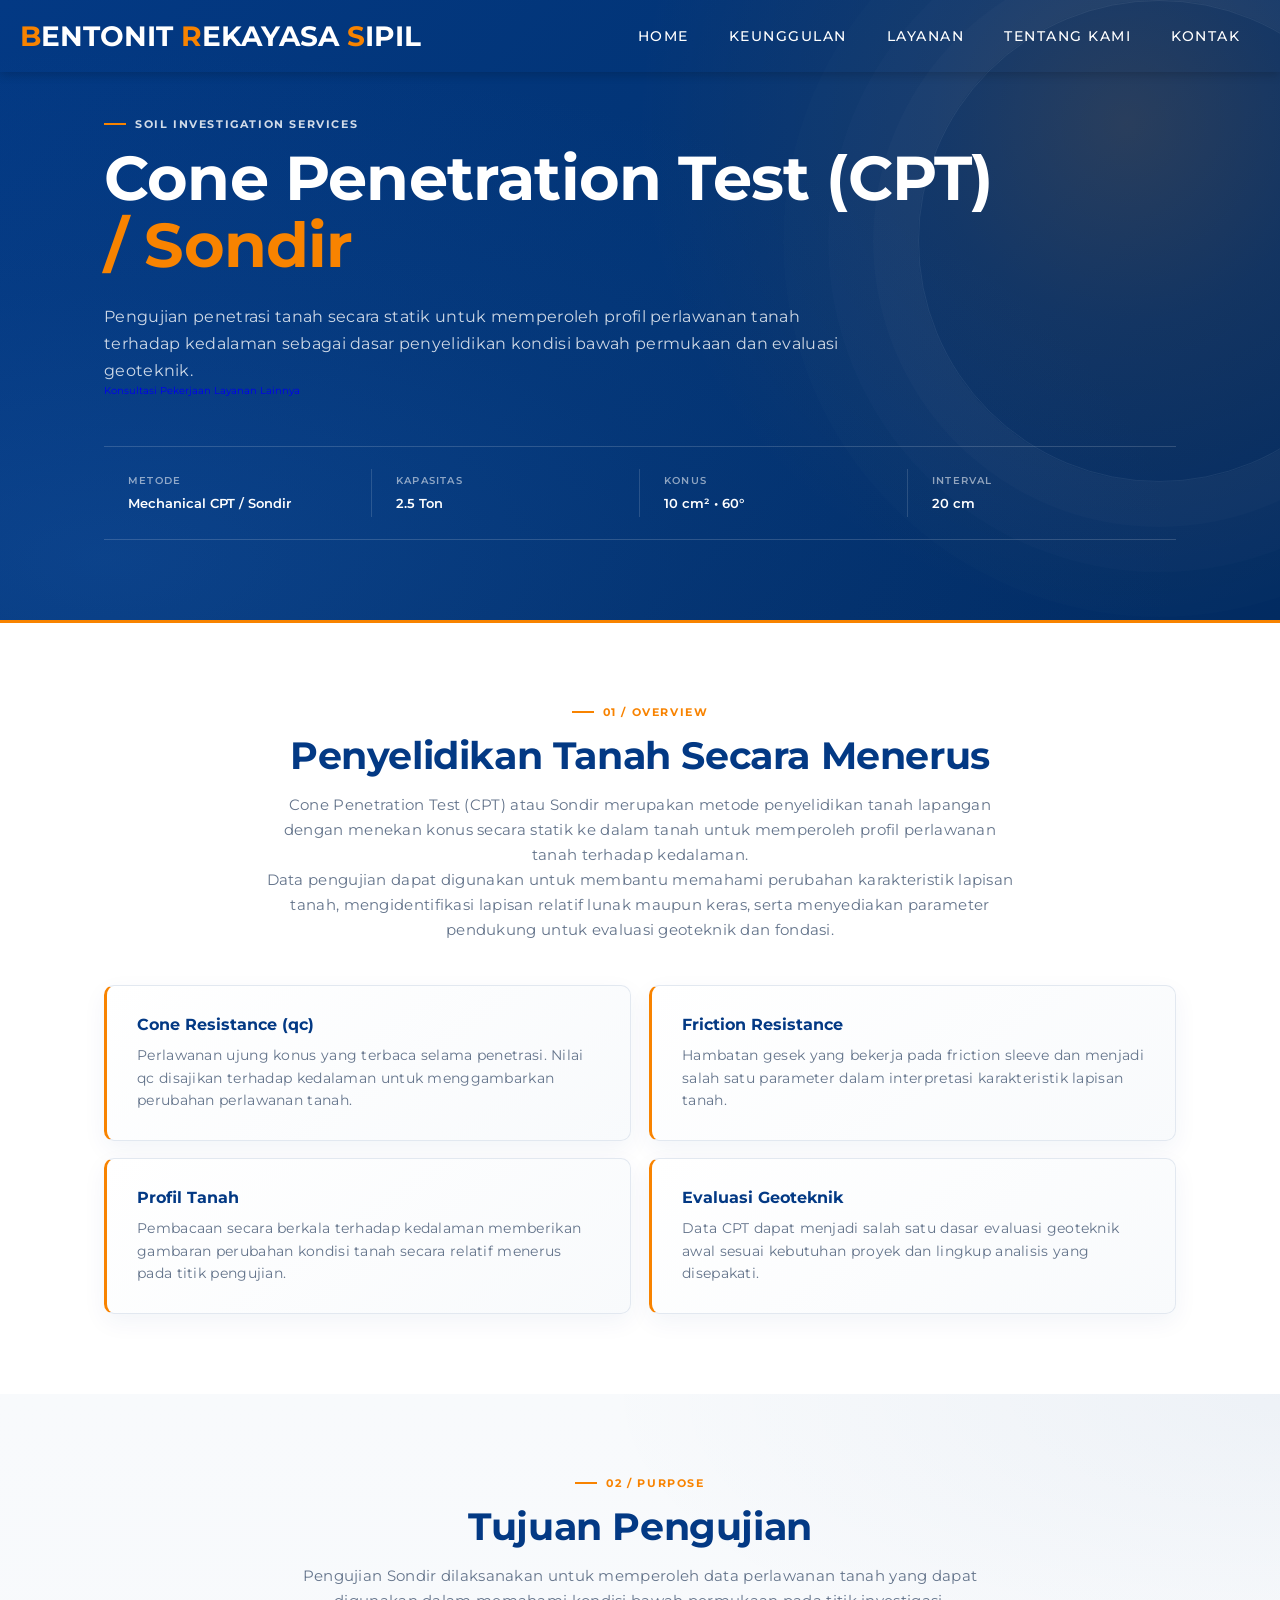
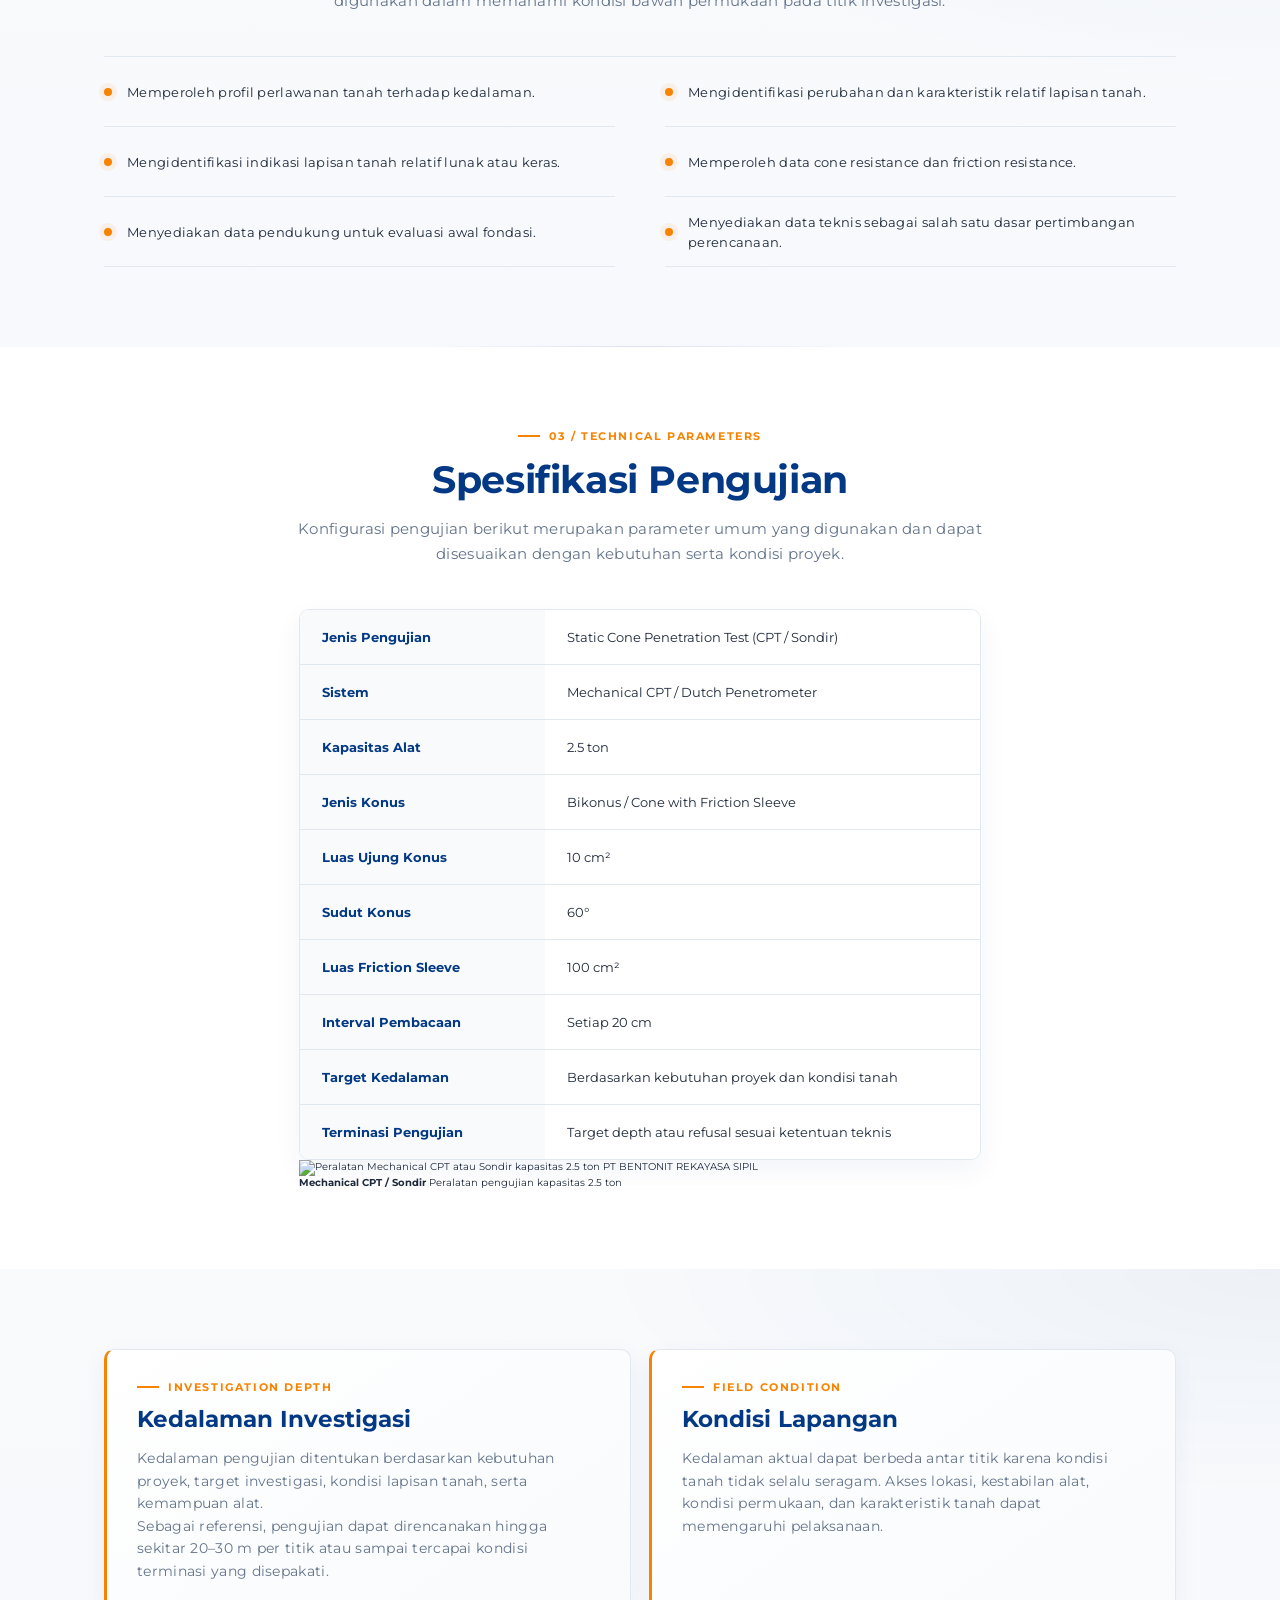
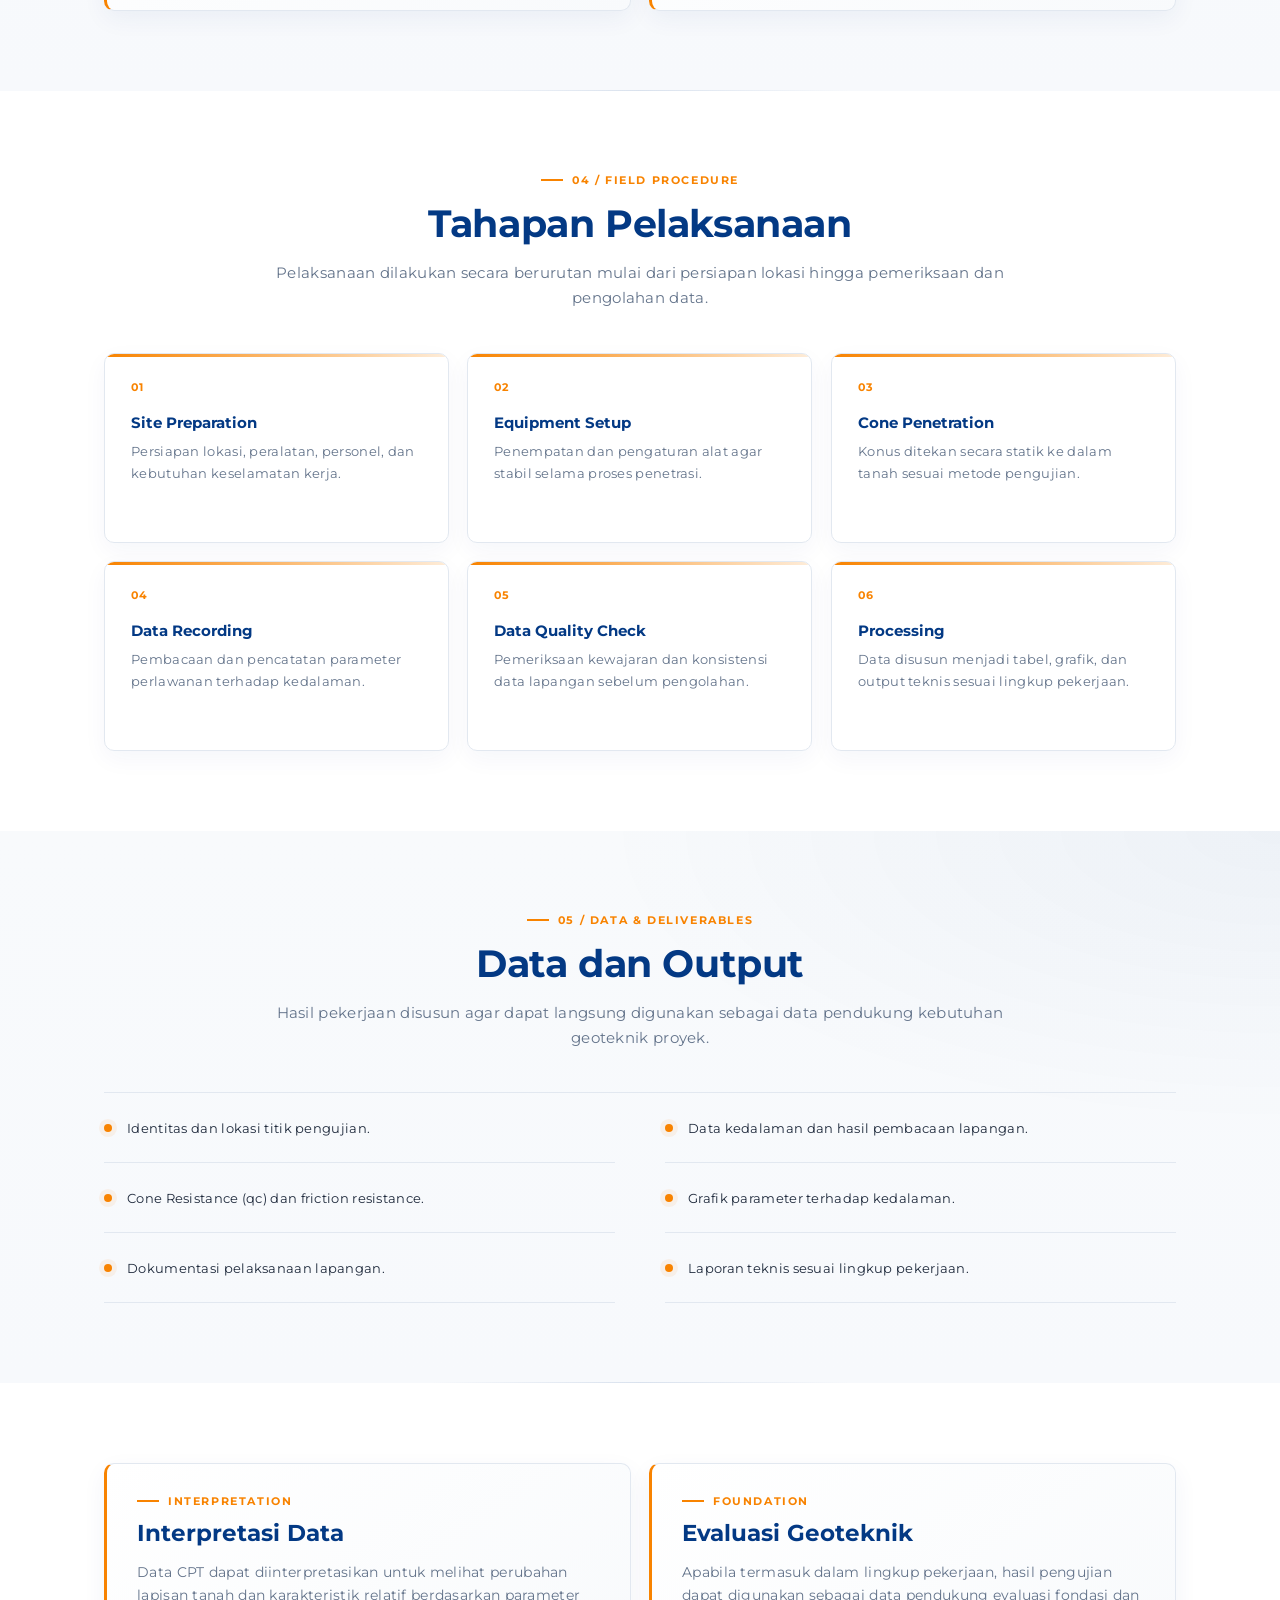
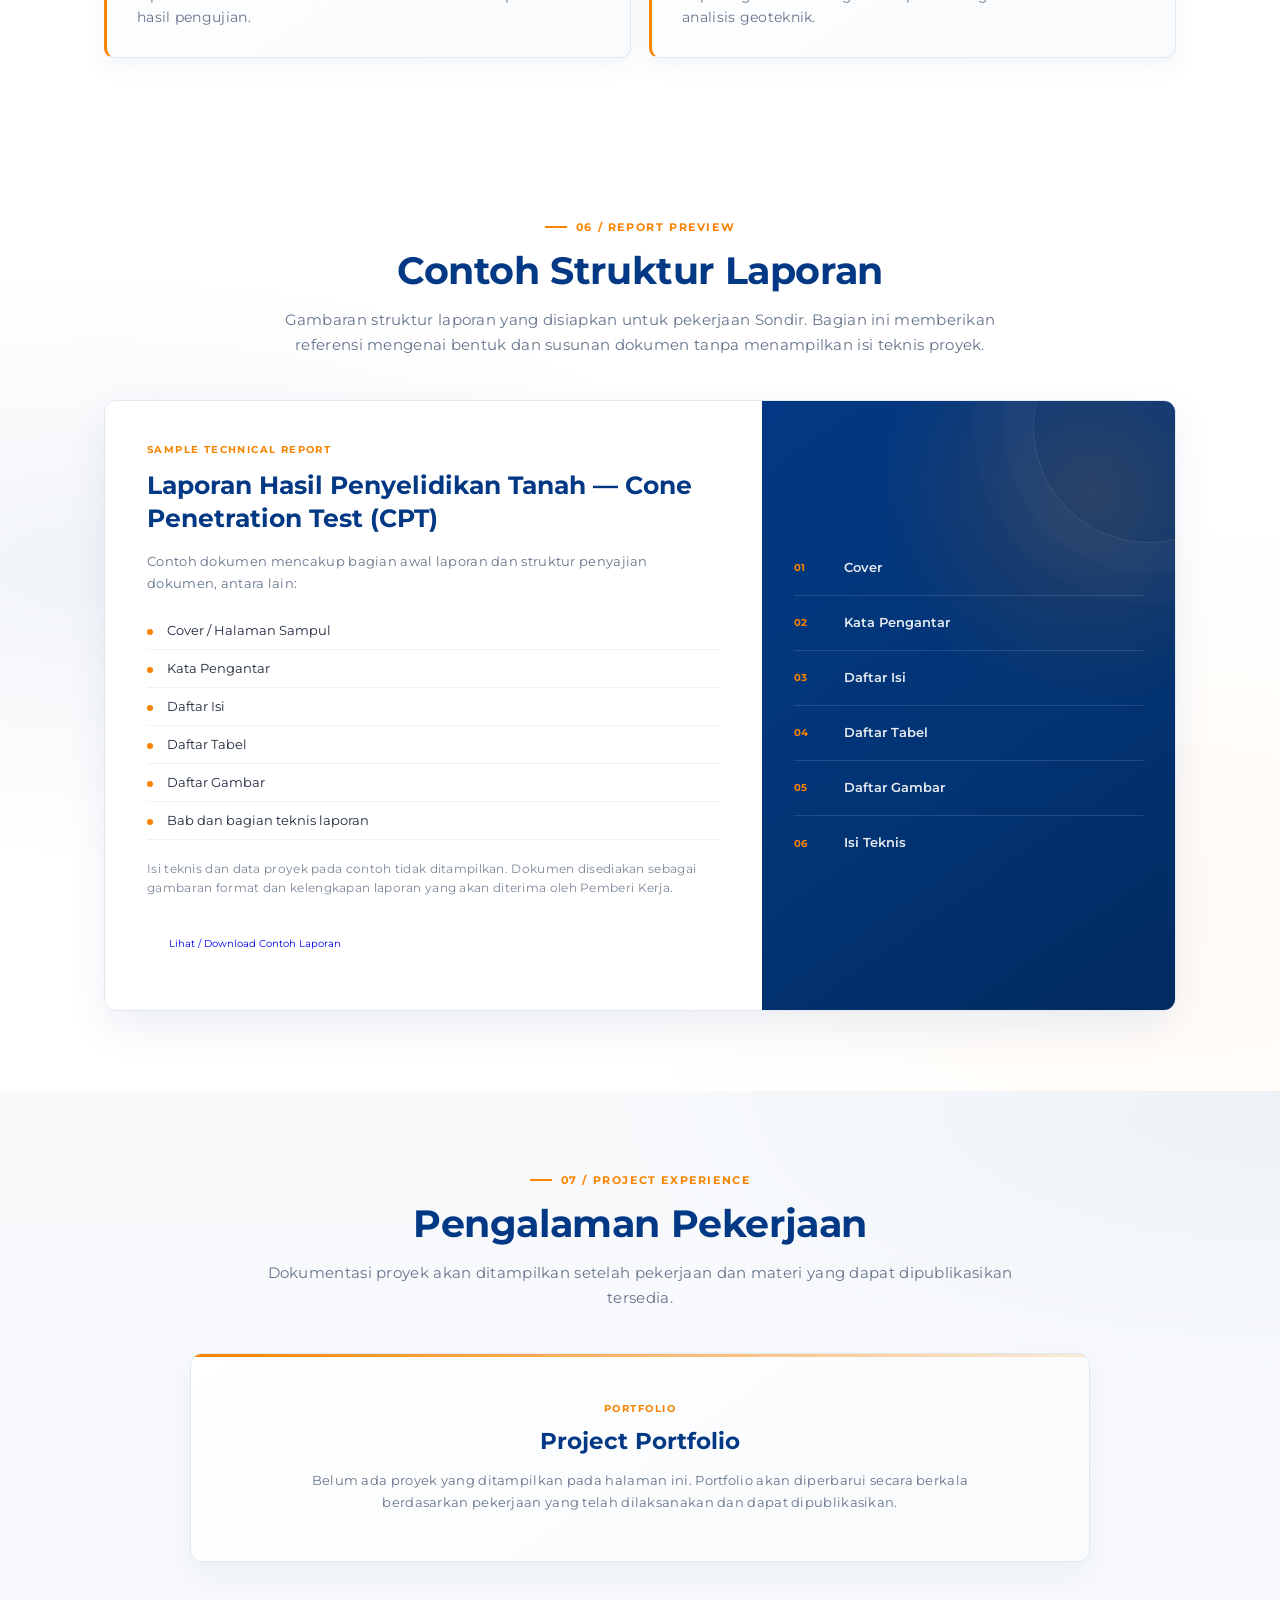
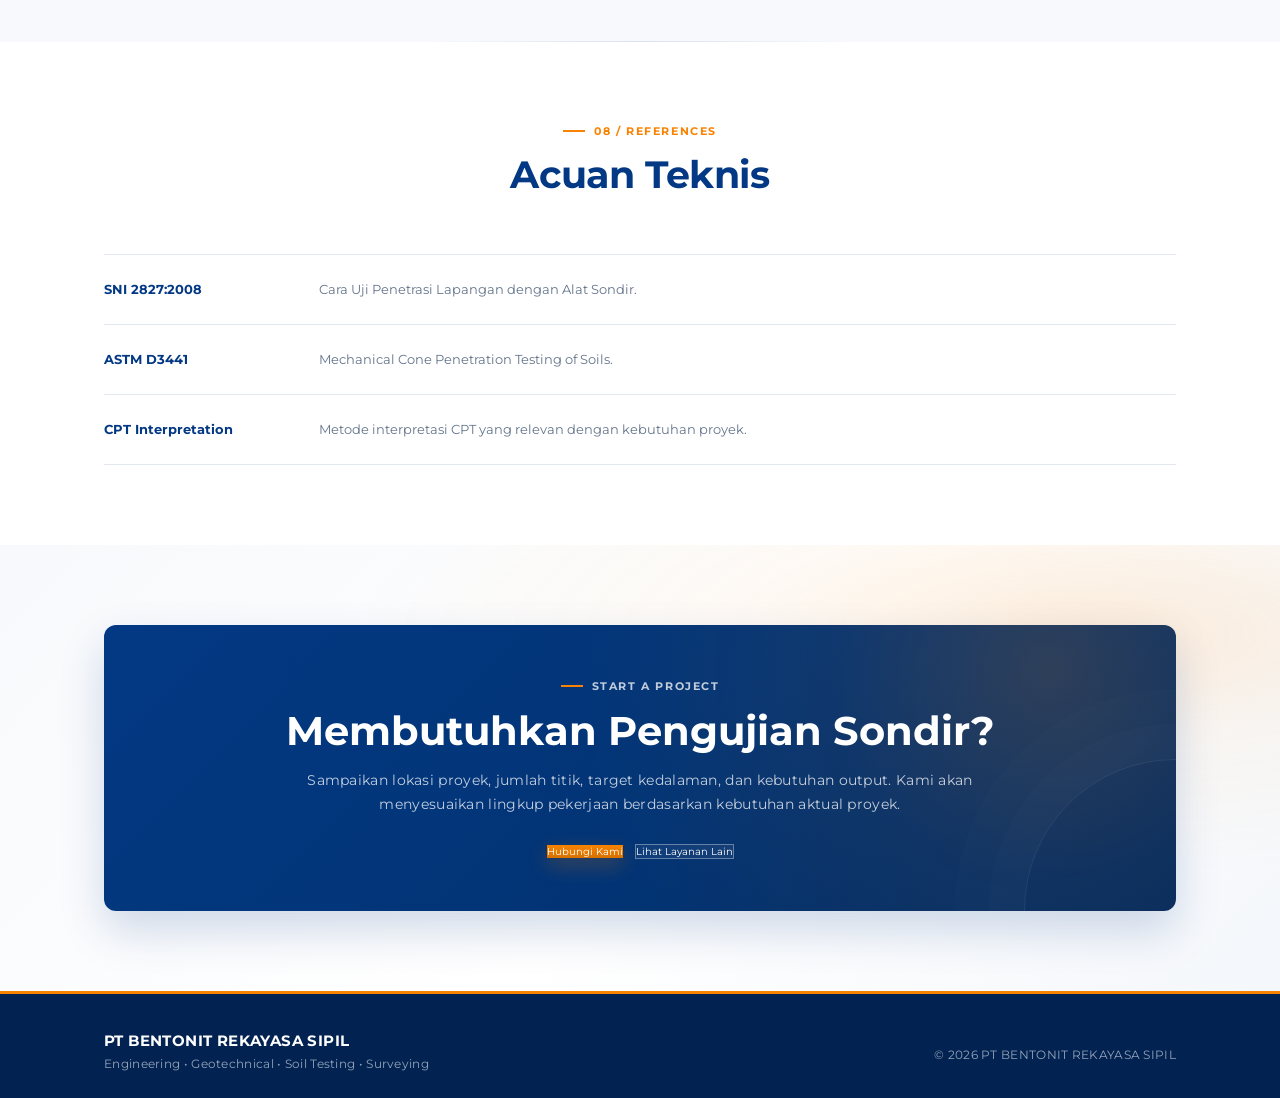
==== sondir-cpt.html @ 21debbd7 "Update sondir-cpt.html" ====
<!DOCTYPE html>
<html lang="id">

<head>
    <meta charset="UTF-8">
    <meta name="viewport" content="width=device-width, initial-scale=1.0">

    <title>Uji Sondir CPT 2.5 Ton | PT BENTONIT REKAYASA SIPIL</title>

    <meta
        name="description"
        content="Layanan Cone Penetration Test (CPT) / Sondir kapasitas 2.5 ton oleh PT BENTONIT REKAYASA SIPIL untuk penyelidikan tanah dan kebutuhan data geoteknik."
    >

    <!-- =========================================================
         GLOBAL & PAGE-SPECIFIC STYLESHEET
         ========================================================= -->
    <link rel="stylesheet" href="style.css">
    <link rel="stylesheet" href="Sondir.css">
</head>


<body class="sondir-page">

    <!-- =========================================================
         01 | HEADER & NAVIGATION

         Struktur dibuat mengikuti index.html agar:
         - Header konsisten dengan homepage
         - Hamburger dapat menggunakan app.js yang sama
         - Navigasi antarhalaman tetap konsisten
         ========================================================= -->
    <section id="header">

        <div class="header container">

            <div class="nav-bar">

                <!-- BRAND -->
                <div class="brand">

                    <a
                        href="index.html#hero"
                        aria-label="Kembali ke halaman utama"
                    >

                        <h1>
                            <span>B</span>ENTONIT
                            <span>R</span>EKAYASA
                            <span>S</span>IPIL
                        </h1>

                    </a>

                </div>


                <!-- NAVIGATION -->
                <div class="nav-list">

                    <!-- MOBILE MENU BUTTON -->
                    <div
                        class="hamburger"
                        aria-label="Buka Menu Navigasi"
                        role="button"
                        tabindex="0"
                        aria-expanded="false"
                    >
                        <div class="bar"></div>
                    </div>


                    <ul>

                        <li>
                            <a
                                href="index.html#hero"
                                data-after="Home"
                            >
                                Home
                            </a>
                        </li>

                        <li>
                            <a
                                href="index.html#why-us"
                                data-after="Keunggulan"
                            >
                                Keunggulan
                            </a>
                        </li>

                        <li>
                            <a
                                href="index.html#services"
                                data-after="Layanan"
                            >
                                Layanan
                            </a>
                        </li>

                        <li>
                            <a
                                href="index.html#about"
                                data-after="Tentang"
                            >
                                Tentang Kami
                            </a>
                        </li>

                        <li>
                            <a
                                href="index.html#contact"
                                data-after="Kontak"
                            >
                                Kontak
                            </a>
                        </li>

                    </ul>

                </div>

            </div>

        </div>

    </section>


    <!-- =========================================================
         MAIN CONTENT
         ========================================================= -->
    <main>


        <!-- =====================================================
             02 | HERO
             ===================================================== -->
        <section
            class="service-hero"
            id="service-hero"
        >

            <div class="container">

                <div class="service-hero-content reveal">

                    <span class="service-eyebrow">
                        Soil Investigation Services
                    </span>


                    <h1>
                        Cone Penetration Test (CPT)
                        <span class="brand-accent">
                            / Sondir
                        </span>
                    </h1>


                    <p class="service-hero-description">
                        Pengujian penetrasi tanah secara statik untuk memperoleh
                        profil perlawanan tanah terhadap kedalaman sebagai dasar
                        penyelidikan kondisi bawah permukaan dan evaluasi geoteknik.
                    </p>


                    <!-- HERO ACTIONS -->
                    <div class="service-hero-actions">

                        <a
                            href="index.html#contact"
                            class="btn btn-primary"
                        >
                            Konsultasi Pekerjaan
                        </a>

                        <a
                            href="index.html#services"
                            class="btn btn-secondary"
                        >
                            Layanan Lainnya
                        </a>

                    </div>

                </div>


                <!-- =================================================
                     TECHNICAL SUMMARY
                     ================================================= -->
                <div class="technical-summary reveal">

                    <div class="technical-summary-item">

                        <span>
                            Metode
                        </span>

                        <strong>
                            Mechanical CPT / Sondir
                        </strong>

                    </div>


                    <div class="technical-summary-item">

                        <span>
                            Kapasitas
                        </span>

                        <strong>
                            2.5 Ton
                        </strong>

                    </div>


                    <div class="technical-summary-item">

                        <span>
                            Konus
                        </span>

                        <strong>
                            10 cm² • 60°
                        </strong>

                    </div>


                    <div class="technical-summary-item">

                        <span>
                            Interval
                        </span>

                        <strong>
                            20 cm
                        </strong>

                    </div>

                </div>

            </div>

        </section>


        <!-- =====================================================
             03 | OVERVIEW
             ===================================================== -->
        <section
            class="technical-section"
            id="overview"
        >

            <div class="container">

                <div class="section-intro reveal">

                    <span class="service-eyebrow">
                        01 / Overview
                    </span>

                    <h2>
                        Penyelidikan Tanah Secara Menerus
                    </h2>

                    <p>
                        Cone Penetration Test (CPT) atau Sondir merupakan metode
                        penyelidikan tanah lapangan dengan menekan konus secara
                        statik ke dalam tanah untuk memperoleh profil perlawanan
                        tanah terhadap kedalaman.
                    </p>

                    <p>
                        Data pengujian dapat digunakan untuk membantu memahami
                        perubahan karakteristik lapisan tanah, mengidentifikasi
                        lapisan relatif lunak maupun keras, serta menyediakan
                        parameter pendukung untuk evaluasi geoteknik dan fondasi.
                    </p>

                </div>


                <div class="technical-grid">

                    <article class="technical-card reveal">

                        <h3>
                            Cone Resistance (qc)
                        </h3>

                        <p>
                            Perlawanan ujung konus yang terbaca selama penetrasi.
                            Nilai qc disajikan terhadap kedalaman untuk
                            menggambarkan perubahan perlawanan tanah.
                        </p>

                    </article>


                    <article class="technical-card reveal">

                        <h3>
                            Friction Resistance
                        </h3>

                        <p>
                            Hambatan gesek yang bekerja pada friction sleeve
                            dan menjadi salah satu parameter dalam interpretasi
                            karakteristik lapisan tanah.
                        </p>

                    </article>


                    <article class="technical-card reveal">

                        <h3>
                            Profil Tanah
                        </h3>

                        <p>
                            Pembacaan secara berkala terhadap kedalaman memberikan
                            gambaran perubahan kondisi tanah secara relatif
                            menerus pada titik pengujian.
                        </p>

                    </article>


                    <article class="technical-card reveal">

                        <h3>
                            Evaluasi Geoteknik
                        </h3>

                        <p>
                            Data CPT dapat menjadi salah satu dasar evaluasi
                            geoteknik awal sesuai kebutuhan proyek dan lingkup
                            analisis yang disepakati.
                        </p>

                    </article>

                </div>

            </div>

        </section>


        <!-- =====================================================
             04 | PURPOSE
             ===================================================== -->
        <section
            class="technical-section alt"
            id="purpose"
        >

            <div class="container">

                <div class="section-intro reveal">

                    <span class="service-eyebrow">
                        02 / Purpose
                    </span>

                    <h2>
                        Tujuan Pengujian
                    </h2>

                    <p>
                        Pengujian Sondir dilaksanakan untuk memperoleh data
                        perlawanan tanah yang dapat digunakan dalam memahami
                        kondisi bawah permukaan pada titik investigasi.
                    </p>

                </div>


                <div class="result-list">

                    <div class="result-item reveal">

                        <span
                            class="result-icon"
                            aria-hidden="true"
                        ></span>

                        <p>
                            Memperoleh profil perlawanan tanah terhadap kedalaman.
                        </p>

                    </div>


                    <div class="result-item reveal">

                        <span
                            class="result-icon"
                            aria-hidden="true"
                        ></span>

                        <p>
                            Mengidentifikasi perubahan dan karakteristik relatif
                            lapisan tanah.
                        </p>

                    </div>


                    <div class="result-item reveal">

                        <span
                            class="result-icon"
                            aria-hidden="true"
                        ></span>

                        <p>
                            Mengidentifikasi indikasi lapisan tanah relatif
                            lunak atau keras.
                        </p>

                    </div>


                    <div class="result-item reveal">

                        <span
                            class="result-icon"
                            aria-hidden="true"
                        ></span>

                        <p>
                            Memperoleh data cone resistance dan friction resistance.
                        </p>

                    </div>


                    <div class="result-item reveal">

                        <span
                            class="result-icon"
                            aria-hidden="true"
                        ></span>

                        <p>
                            Menyediakan data pendukung untuk evaluasi awal fondasi.
                        </p>

                    </div>


                    <div class="result-item reveal">

                        <span
                            class="result-icon"
                            aria-hidden="true"
                        ></span>

                        <p>
                            Menyediakan data teknis sebagai salah satu dasar
                            pertimbangan perencanaan.
                        </p>

                    </div>

                </div>

            </div>

        </section>


        <!-- =====================================================
             05 | TECHNICAL PARAMETERS + EQUIPMENT IMAGE

             Layout:
             LEFT  = Spesifikasi teknis
             RIGHT = Foto alat Sondir

             Tujuan:
             Menampilkan spesifikasi dan peralatan dalam satu
             visual hierarchy yang lebih profesional.
             ===================================================== -->
        <section
            class="technical-section"
            id="parameters"
        >

            <div class="container">

                <div class="section-intro reveal">

                    <span class="service-eyebrow">
                        03 / Technical Parameters
                    </span>

                    <h2>
                        Spesifikasi Pengujian
                    </h2>

                    <p>
                        Konfigurasi pengujian berikut merupakan parameter umum
                        yang digunakan dan dapat disesuaikan dengan kebutuhan
                        serta kondisi proyek.
                    </p>

                </div>


                <!-- =================================================
                     PARAMETER + EQUIPMENT
                     ================================================= -->
                <div class="parameter-layout">


                    <!-- SPECIFICATION TABLE -->
                    <div class="spec-table-wrapper reveal">

                        <table class="spec-table">

                            <tbody>

                                <tr>
                                    <th>
                                        Jenis Pengujian
                                    </th>

                                    <td>
                                        Static Cone Penetration Test
                                        (CPT / Sondir)
                                    </td>
                                </tr>


                                <tr>
                                    <th>
                                        Sistem
                                    </th>

                                    <td>
                                        Mechanical CPT / Dutch Penetrometer
                                    </td>
                                </tr>


                                <tr>
                                    <th>
                                        Kapasitas Alat
                                    </th>

                                    <td>
                                        2.5 ton
                                    </td>
                                </tr>


                                <tr>
                                    <th>
                                        Jenis Konus
                                    </th>

                                    <td>
                                        Bikonus / Cone with Friction Sleeve
                                    </td>
                                </tr>


                                <tr>
                                    <th>
                                        Luas Ujung Konus
                                    </th>

                                    <td>
                                        10 cm²
                                    </td>
                                </tr>


                                <tr>
                                    <th>
                                        Sudut Konus
                                    </th>

                                    <td>
                                        60°
                                    </td>
                                </tr>


                                <tr>
                                    <th>
                                        Luas Friction Sleeve
                                    </th>

                                    <td>
                                        100 cm²
                                    </td>
                                </tr>


                                <tr>
                                    <th>
                                        Interval Pembacaan
                                    </th>

                                    <td>
                                        Setiap 20 cm
                                    </td>
                                </tr>


                                <tr>
                                    <th>
                                        Target Kedalaman
                                    </th>

                                    <td>
                                        Berdasarkan kebutuhan proyek dan
                                        kondisi tanah
                                    </td>
                                </tr>


                                <tr>
                                    <th>
                                        Terminasi Pengujian
                                    </th>

                                    <td>
                                        Target depth atau refusal sesuai
                                        ketentuan teknis
                                    </td>
                                </tr>

                            </tbody>

                        </table>

                    </div>


                    <!-- =================================================
                         EQUIPMENT SHOWCASE
                         ================================================= -->
                    <figure class="equipment-showcase reveal">

                        <div class="equipment-image">

                            <img
                                src="./img/alat-sondir.jpg"
                                alt="Peralatan Mechanical CPT atau Sondir kapasitas 2.5 ton PT BENTONIT REKAYASA SIPIL"
                                loading="lazy"
                            >

                        </div>


                        <figcaption>

                            <strong>
                                Mechanical CPT / Sondir
                            </strong>

                            <span>
                                Peralatan pengujian kapasitas 2.5 ton
                            </span>

                        </figcaption>

                    </figure>

                </div>

            </div>

        </section>


        <!-- =====================================================
             06 | INVESTIGATION DEPTH
             ===================================================== -->
        <section
            class="technical-section alt"
            id="depth"
        >

            <div class="container">

                <div class="technical-grid">

                    <article class="technical-card reveal">

                        <span class="service-eyebrow">
                            Investigation Depth
                        </span>

                        <h2>
                            Kedalaman Investigasi
                        </h2>

                        <p>
                            Kedalaman pengujian ditentukan berdasarkan kebutuhan
                            proyek, target investigasi, kondisi lapisan tanah,
                            serta kemampuan alat.
                        </p>

                        <p>
                            Sebagai referensi, pengujian dapat direncanakan hingga
                            sekitar 20–30 m per titik atau sampai tercapai kondisi
                            terminasi yang disepakati.
                        </p>

                    </article>


                    <article class="technical-card reveal">

                        <span class="service-eyebrow">
                            Field Condition
                        </span>

                        <h2>
                            Kondisi Lapangan
                        </h2>

                        <p>
                            Kedalaman aktual dapat berbeda antar titik karena
                            kondisi tanah tidak selalu seragam. Akses lokasi,
                            kestabilan alat, kondisi permukaan, dan karakteristik
                            tanah dapat memengaruhi pelaksanaan.
                        </p>

                    </article>

                </div>

            </div>

        </section>


        <!-- =====================================================
             07 | FIELD PROCEDURE
             ===================================================== -->
        <section
            class="technical-section"
            id="procedure"
        >

            <div class="container">

                <div class="section-intro reveal">

                    <span class="service-eyebrow">
                        04 / Field Procedure
                    </span>

                    <h2>
                        Tahapan Pelaksanaan
                    </h2>

                    <p>
                        Pelaksanaan dilakukan secara berurutan mulai dari
                        persiapan lokasi hingga pemeriksaan dan pengolahan data.
                    </p>

                </div>


                <div class="workflow-grid">

                    <article class="workflow-item reveal">

                        <span class="workflow-number">
                            01
                        </span>

                        <h3>
                            Site Preparation
                        </h3>

                        <p>
                            Persiapan lokasi, peralatan, personel, dan kebutuhan
                            keselamatan kerja.
                        </p>

                    </article>


                    <article class="workflow-item reveal">

                        <span class="workflow-number">
                            02
                        </span>

                        <h3>
                            Equipment Setup
                        </h3>

                        <p>
                            Penempatan dan pengaturan alat agar stabil selama
                            proses penetrasi.
                        </p>

                    </article>


                    <article class="workflow-item reveal">

                        <span class="workflow-number">
                            03
                        </span>

                        <h3>
                            Cone Penetration
                        </h3>

                        <p>
                            Konus ditekan secara statik ke dalam tanah sesuai
                            metode pengujian.
                        </p>

                    </article>


                    <article class="workflow-item reveal">

                        <span class="workflow-number">
                            04
                        </span>

                        <h3>
                            Data Recording
                        </h3>

                        <p>
                            Pembacaan dan pencatatan parameter perlawanan
                            terhadap kedalaman.
                        </p>

                    </article>


                    <article class="workflow-item reveal">

                        <span class="workflow-number">
                            05
                        </span>

                        <h3>
                            Data Quality Check
                        </h3>

                        <p>
                            Pemeriksaan kewajaran dan konsistensi data lapangan
                            sebelum pengolahan.
                        </p>

                    </article>


                    <article class="workflow-item reveal">

                        <span class="workflow-number">
                            06
                        </span>

                        <h3>
                            Processing
                        </h3>

                        <p>
                            Data disusun menjadi tabel, grafik, dan output
                            teknis sesuai lingkup pekerjaan.
                        </p>

                    </article>

                </div>

            </div>

        </section>


        <!-- =====================================================
             08 | DATA & DELIVERABLES
             ===================================================== -->
        <section
            class="technical-section alt"
            id="deliverables"
        >

            <div class="container">

                <div class="section-intro reveal">

                    <span class="service-eyebrow">
                        05 / Data & Deliverables
                    </span>

                    <h2>
                        Data dan Output
                    </h2>

                    <p>
                        Hasil pekerjaan disusun agar dapat langsung digunakan
                        sebagai data pendukung kebutuhan geoteknik proyek.
                    </p>

                </div>


                <div class="result-list">

                    <div class="result-item reveal">

                        <span
                            class="result-icon"
                            aria-hidden="true"
                        ></span>

                        <p>
                            Identitas dan lokasi titik pengujian.
                        </p>

                    </div>


                    <div class="result-item reveal">

                        <span
                            class="result-icon"
                            aria-hidden="true"
                        ></span>

                        <p>
                            Data kedalaman dan hasil pembacaan lapangan.
                        </p>

                    </div>


                    <div class="result-item reveal">

                        <span
                            class="result-icon"
                            aria-hidden="true"
                        ></span>

                        <p>
                            Cone Resistance (qc) dan friction resistance.
                        </p>

                    </div>


                    <div class="result-item reveal">

                        <span
                            class="result-icon"
                            aria-hidden="true"
                        ></span>

                        <p>
                            Grafik parameter terhadap kedalaman.
                        </p>

                    </div>


                    <div class="result-item reveal">

                        <span
                            class="result-icon"
                            aria-hidden="true"
                        ></span>

                        <p>
                            Dokumentasi pelaksanaan lapangan.
                        </p>

                    </div>


                    <div class="result-item reveal">

                        <span
                            class="result-icon"
                            aria-hidden="true"
                        ></span>

                        <p>
                            Laporan teknis sesuai lingkup pekerjaan.
                        </p>

                    </div>

                </div>

            </div>

        </section>


        <!-- =====================================================
             09 | INTERPRETATION
             ===================================================== -->
        <section
            class="technical-section"
            id="interpretation"
        >

            <div class="container">

                <div class="technical-grid">

                    <article class="technical-card reveal">

                        <span class="service-eyebrow">
                            Interpretation
                        </span>

                        <h2>
                            Interpretasi Data
                        </h2>

                        <p>
                            Data CPT dapat diinterpretasikan untuk melihat
                            perubahan lapisan tanah dan karakteristik relatif
                            berdasarkan parameter hasil pengujian.
                        </p>

                    </article>


                    <article class="technical-card reveal">

                        <span class="service-eyebrow">
                            Foundation
                        </span>

                        <h2>
                            Evaluasi Geoteknik
                        </h2>

                        <p>
                            Apabila termasuk dalam lingkup pekerjaan, hasil
                            pengujian dapat digunakan sebagai data pendukung
                            evaluasi fondasi dan analisis geoteknik.
                        </p>

                    </article>

                </div>

            </div>

        </section>


        <!-- =====================================================
             10 | SAMPLE REPORT
             ===================================================== -->
        <section
            class="technical-section report-section"
            id="sample-report"
        >

            <div class="container">

                <div class="section-intro reveal">

                    <span class="service-eyebrow">
                        06 / Report Preview
                    </span>

                    <h2>
                        Contoh Struktur Laporan
                    </h2>

                    <p>
                        Gambaran struktur laporan yang disiapkan untuk pekerjaan
                        Sondir. Bagian ini memberikan referensi mengenai bentuk
                        dan susunan dokumen tanpa menampilkan isi teknis proyek.
                    </p>

                </div>


                <div class="report-preview reveal">


                    <!-- REPORT INTRODUCTION -->
                    <div class="report-preview-content">

                        <span class="report-label">
                            Sample Technical Report
                        </span>

                        <h3>
                            Laporan Hasil Penyelidikan Tanah
                            — Cone Penetration Test (CPT)
                        </h3>

                        <p>
                            Contoh dokumen mencakup bagian awal laporan dan
                            struktur penyajian dokumen, antara lain:
                        </p>


                        <ul class="report-contents">

                            <li>
                                Cover / Halaman Sampul
                            </li>

                            <li>
                                Kata Pengantar
                            </li>

                            <li>
                                Daftar Isi
                            </li>

                            <li>
                                Daftar Tabel
                            </li>

                            <li>
                                Daftar Gambar
                            </li>

                            <li>
                                Bab dan bagian teknis laporan
                            </li>

                        </ul>


                        <p class="report-note">
                            Isi teknis dan data proyek pada contoh tidak
                            ditampilkan. Dokumen disediakan sebagai gambaran
                            format dan kelengkapan laporan yang akan diterima
                            oleh Pemberi Kerja.
                        </p>


                        <a
                            href="assets/sample/laporan-sondir-contoh.pdf"
                            class="btn btn-primary"
                            target="_blank"
                            rel="noopener noreferrer"
                        >
                            Lihat / Download Contoh Laporan
                        </a>

                    </div>


                    <!-- REPORT STRUCTURE -->
                    <div
                        class="report-preview-structure"
                        aria-label="Struktur contoh laporan"
                    >

                        <div class="report-document-line">

                            <span>
                                01
                            </span>

                            <strong>
                                Cover
                            </strong>

                        </div>


                        <div class="report-document-line">

                            <span>
                                02
                            </span>

                            <strong>
                                Kata Pengantar
                            </strong>

                        </div>


                        <div class="report-document-line">

                            <span>
                                03
                            </span>

                            <strong>
                                Daftar Isi
                            </strong>

                        </div>


                        <div class="report-document-line">

                            <span>
                                04
                            </span>

                            <strong>
                                Daftar Tabel
                            </strong>

                        </div>


                        <div class="report-document-line">

                            <span>
                                05
                            </span>

                            <strong>
                                Daftar Gambar
                            </strong>

                        </div>


                        <div class="report-document-line">

                            <span>
                                06
                            </span>

                            <strong>
                                Isi Teknis
                            </strong>

                        </div>

                    </div>

                </div>

            </div>

        </section>


        <!-- =====================================================
             11 | PROJECT EXPERIENCE
             ===================================================== -->
        <section
            class="technical-section alt"
            id="experience"
        >

            <div class="container">

                <div class="section-intro reveal">

                    <span class="service-eyebrow">
                        07 / Project Experience
                    </span>

                    <h2>
                        Pengalaman Pekerjaan
                    </h2>

                    <p>
                        Dokumentasi proyek akan ditampilkan setelah pekerjaan
                        dan materi yang dapat dipublikasikan tersedia.
                    </p>

                </div>


                <!--
                    TEMPAT DATA PROYEK

                    Jangan memasukkan proyek fiktif.

                    Format yang dapat digunakan nantinya:

                    Project
                    → Foto
                    → Lokasi
                    → Scope
                    → Jumlah Titik
                    → Kedalaman
                    → Hasil
                    → Dokumentasi
                -->


                <div class="experience-placeholder reveal">

                    <span class="experience-status">
                        Portfolio
                    </span>

                    <h3>
                        Project Portfolio
                    </h3>

                    <p>
                        Belum ada proyek yang ditampilkan pada halaman ini.
                        Portfolio akan diperbarui secara berkala berdasarkan
                        pekerjaan yang telah dilaksanakan dan dapat dipublikasikan.
                    </p>

                </div>

            </div>

        </section>


        <!-- =====================================================
             12 | REFERENCES
             ===================================================== -->
        <section
            class="technical-section"
            id="references"
        >

            <div class="container">

                <div class="section-intro reveal">

                    <span class="service-eyebrow">
                        08 / References
                    </span>

                    <h2>
                        Acuan Teknis
                    </h2>

                </div>


                <div class="reference-list">

                    <div class="reference-item reveal">

                        <strong>
                            SNI 2827:2008
                        </strong>

                        <span>
                            Cara Uji Penetrasi Lapangan dengan Alat Sondir.
                        </span>

                    </div>


                    <div class="reference-item reveal">

                        <strong>
                            ASTM D3441
                        </strong>

                        <span>
                            Mechanical Cone Penetration Testing of Soils.
                        </span>

                    </div>


                    <div class="reference-item reveal">

                        <strong>
                            CPT Interpretation
                        </strong>

                        <span>
                            Metode interpretasi CPT yang relevan dengan
                            kebutuhan proyek.
                        </span>

                    </div>

                </div>

            </div>

        </section>


        <!-- =====================================================
             13 | CTA
             ===================================================== -->
        <section
            class="service-cta"
            id="cta"
        >

            <div class="container">

                <div class="service-cta-box reveal">

                    <span class="service-eyebrow">
                        Start a Project
                    </span>

                    <h2>
                        Membutuhkan Pengujian Sondir?
                    </h2>

                    <p>
                        Sampaikan lokasi proyek, jumlah titik, target kedalaman,
                        dan kebutuhan output. Kami akan menyesuaikan lingkup
                        pekerjaan berdasarkan kebutuhan aktual proyek.
                    </p>


                    <div class="service-cta-actions">

                        <a
                            href="index.html#contact"
                            class="btn btn-primary"
                        >
                            Hubungi Kami
                        </a>


                        <a
                            href="index.html#services"
                            class="btn btn-secondary"
                        >
                            Lihat Layanan Lain
                        </a>

                    </div>

                </div>

            </div>

        </section>

    </main>


    <!-- =========================================================
         14 | FOOTER
         ========================================================= -->
    <footer class="footer">

        <div class="container">

            <div class="footer-content reveal">

                <div>

                    <strong>
                        PT BENTONIT REKAYASA SIPIL
                    </strong>

                    <p>
                        Engineering • Geotechnical • Soil Testing • Surveying
                    </p>

                </div>


                <div>

                    <p>
                        © 2026 PT BENTONIT REKAYASA SIPIL
                    </p>

                </div>

            </div>

        </div>

    </footer>


    <!-- =========================================================
         GLOBAL JAVASCRIPT

         app.js menangani:
         - hamburger menu
         - navigasi mobile
         - header behavior
         - scroll reveal menggunakan IntersectionObserver
         ========================================================= -->
    <script src="./app.js"></script>

</body>
</html>
---- style.css ----
/* ==========================================================================
   1. IMPORT FONT & VARIABEL WARNA (DESIGN SYSTEM)
   ========================================================================== */

/* Mengambil font Montserrat dari Google Fonts dengan berbagai ketebalan */
@import 'https://fonts.googleapis.com/css?family=Montserrat:300,400,600,700&display=swap';

:root {
  /* Variabel Warna Utama */
  --primary-navy: rgb(3, 57, 132);      /* Biru Navy: Digunakan untuk teks utama, tombol, dan header */
  --accent-orange: rgb(248, 131, 0);    /* Oranye Terang: Warna aksen untuk highlight, hover, dan border */
  
  /* Variabel Derivasi & Netral (Untuk Kedalaman Visual / UI) */
  --navy-dark: #022352;                 /* Navy Pekat: Background footer & overlay hero */
  --orange-hover: #d67100;              /* Oranye Gelap: Efek saat tombol di-hover */
  --bg-light: #f8fafc;                  /* Putih Abu-abu: Background dasar seluruh halaman */
  --bg-surface: #ffffff;                /* Putih Bersih: Background untuk card / elemen di atas bg-light */
  
  /* Variabel Teks & Garis */
  --text-dark: #1e293b;                 /* Hitam Abu-abu: Warna teks paragraf standar */
  --text-muted: #64748b;                /* Abu-abu Redup: Warna teks sekunder/deskripsi pendukung */
  --border-color: #e2e8f0;              /* Abu-abu Terang: Warna garis pemisah / border */
  
  /* Variabel Efek Bayangan (Shadow) */
  --shadow-soft: 0 10px 30px rgba(3, 57, 132, 0.08);  /* Bayangan lembut untuk card (keadaan diam) */
  --shadow-hover: 0 16px 35px rgba(3, 57, 132, 0.14); /* Bayangan lebih tegas saat card di-hover */

  /* Variabel Padding Global Otomatis untuk Jarak Antar Section */
  --section-padding: clamp(55px, 6vw, 80px); /* Jarak vertikal section dibuat lebih rapat dan responsif */
}


/* ==========================================================================
   PENYESUAIAN JARAK ANTAR SECTION
   ========================================================================== */

/*
   Why Us dan Services diperlakukan sebagai satu rangkaian
   visual yang saling terhubung.

   Background tidak dibuat sebagai dua blok terpisah.
   Keduanya menggunakan warna dasar yang sama sehingga
   transisi visual tetap halus ketika user melakukan scroll.
*/
#why-us,
#services,
#about,
#contact {
  padding-top: var(--section-padding);
  padding-bottom: var(--section-padding);
}


/*
   Section di bawah hero tidak boleh memiliki tinggi minimum 100vh.
   Tinggi section mengikuti isi kontennya.
*/
#why-us .container,
#services .services,
#about .about,
#contact .container {
  min-height: auto !important;
  height: auto !important;
  justify-content: flex-start !important;
}


/* ==========================================================================
   2. RESET DASAR & SETUP GLOBAL
   ========================================================================== */

/* Mereset margin, padding, dan memastikan ukuran elemen termasuk border (border-box) */
* {
  padding: 0;
  margin: 0;
  box-sizing: border-box;
}

/* Pengaturan dasar HTML. font-size 10px memudahkan perhitungan rem (1rem = 10px) */
html {
  font-size: 10px;
  font-family: 'Montserrat', sans-serif;
  scroll-behavior: smooth;              /* Efek gulir halus saat mengklik link jangkar (anchor) */
  background-color: var(--bg-light);
  color: var(--text-dark);
}

/* Memastikan body tidak melebihi lebar layar dan menyembunyikan scroll horizontal */
body {
  width: 100%;
  overflow-x: hidden;
  background-color: var(--bg-light);
}

/* Menghilangkan garis bawah default pada semua tautan */
a {
  text-decoration: none;
}

/* Menghilangkan highlight kotak biru default di browser mobile saat tombol disentuh */
button,
a {
  -webkit-tap-highlight-color: transparent;
}

/* Membuat gambar selalu responsif mengikuti wadahnya dan tidak merusak aspek rasio */
img {
  height: 100%;
  width: 100%;
  object-fit: cover;
}


/* ==========================================================================
   3. ELEMEN TIPOGRAFI & KOMPONEN GLOBAL
   ========================================================================== */

/* 
   Wadah umum .container.
   Tetap menggunakan 100vh karena kemungkinan digunakan oleh HERO.
   Section lain akan menonaktifkan min-height ini melalui selector khusus.
*/
.container {
  min-height: 100vh;
  width: 100%;
  display: flex;
  flex-direction: column;
  align-items: center;
  justify-content: center;
}


/* 
   Khusus untuk section di bawah hero:
   tinggi mengikuti isi dan TIDAK menambahkan padding lagi.
   
   Padding sekarang hanya dikontrol oleh #why-us, #services,
   #about, dan #contact agar tidak terjadi double spacing.
*/
#why-us .container,
#services .services,
#about .about,
#contact .container {
  min-height: auto;
  height: auto;
  display: flex;
  flex-direction: column;
  align-items: center;
  justify-content: flex-start;
}


/* Gaya default untuk teks paragraf */
p {
  color: var(--text-dark);
  font-size: 1.5rem;                    /* Ukuran setara 15px */
  margin-top: 5px;
  line-height: 2.6rem;                  /* Jarak antar baris teks agar mudah dibaca */
  font-weight: 400;
  letter-spacing: 0.03rem;
}


/* Gaya untuk judul setiap section (contoh: "Layanan Kami") */
.section-title {
  font-size: 3.6rem;
  font-weight: 700;
  color: var(--primary-navy);
  margin-bottom: 10px;
  text-transform: uppercase;
  letter-spacing: 0.15rem;
  text-align: center;
}


/* Mewarnai sebagian kata di dalam judul dengan warna aksen */
.section-title span {
  color: var(--accent-orange);
}


/* ==========================================================================
   4. TOMBOL AKSI UTAMA / CALL TO ACTION (CTA)
   ========================================================================== */

/* Desain tombol dengan gradien putih-abu, border oranye, dan efek 3D */
.cta {
  display: inline-block;
  padding: 13px 32px;
  color: var(--primary-navy);
  background: linear-gradient(180deg, #ffffff 0%, #f1f5f9 100%);
  border: 2px solid var(--accent-orange);
  border-radius: 6px;
  font-size: 1.5rem;
  font-weight: 700;
  text-transform: uppercase;
  letter-spacing: 0.1rem;
  margin-top: 25px;
  margin-right: 12px;
  cursor: pointer;
  box-shadow: 0 4px 14px rgba(0, 0, 0, 0.25), inset 0 1px 0 rgba(255, 255, 255, 0.8);
  transition: background 0.3s ease, color 0.3s ease, border-color 0.3s ease, box-shadow 0.3s ease, transform 0.3s ease;
}


/* Efek saat tombol disorot (hover): Berubah menjadi oranye dan sedikit naik ke atas */
.cta:hover {
  color: #ffffff;
  background: linear-gradient(180deg, var(--accent-orange) 0%, var(--orange-hover) 100%);
  border-color: var(--accent-orange);
  box-shadow: 0 6px 20px rgba(248, 131, 0, 0.45);
  transform: translateY(-2px);
}


/* ==========================================================================
   5. IDENTITAS BRAND
   ========================================================================== */

/* Gaya untuk logo teks perusahaan di header */
.brand h1 {
  font-size: 2.8rem;
  text-transform: uppercase;
  color: white;
  font-weight: 700;
}


/* Mewarnai bagian tertentu dari nama brand dengan warna aksen */
.brand h1 span {
  color: var(--accent-orange);
}


/* ==========================================================================
   6. ANIMASI SCROLL (REVEAL ON SCROLL)
   ========================================================================== */

/* Kelas dasar untuk elemen yang disembunyikan sebelum digulir */
.reveal {
  opacity: 0;
  transform: translateY(45px);
  transition: opacity 0.8s ease, transform 0.8s cubic-bezier(0.22, 1, 0.36, 1);
  will-change: opacity, transform;
}


/* Kelas aktif saat elemen terlihat di layar */
.reveal.active {
  opacity: 1;
  transform: translateY(0);
}


/* Efek muncul dari sisi kiri */
.reveal-from-left {
  opacity: 0;
  transform: translateX(-45px);
  transition: opacity 0.8s ease, transform 0.8s cubic-bezier(0.22, 1, 0.36, 1);
}


.reveal-from-left.active {
  opacity: 1;
  transform: translateX(0);
}


/* Efek muncul dari sisi kanan */
.reveal-from-right {
  opacity: 0;
  transform: translateX(45px);
  transition: opacity 0.8s ease, transform 0.8s cubic-bezier(0.22, 1, 0.36, 1);
}


.reveal-from-right.active {
  opacity: 1;
  transform: translateX(0);
}


/* ==========================================================================
   7. HEADER & NAVIGASI
   ========================================================================== */

/* Membuat header menempel di atas layar (fixed) */
#header {
  position: fixed;
  z-index: 1000;
  left: 0;
  top: 0;
  width: 100vw;
  height: auto;
}


/* Styling balok header utama */
#header .header {
  min-height: 8vh;
  background-color: var(--primary-navy);
  box-shadow: 0 2px 10px rgba(0, 0, 0, 0.20);
  transition: background-color 0.3s ease, box-shadow 0.3s ease;
  display: flex;
  justify-content: center;
}


/* Wadah isi header (Logo dan Menu) */
#header .nav-bar {
  display: flex;
  align-items: center;
  justify-content: space-between;
  width: 100%;
  height: 100%;
  max-width: 1300px;
  padding: 0 20px;
}


/* ==========================================================================
   8. MOBILE NAVIGATION
   ========================================================================== */

/* Menu list yang disembunyikan di luar layar kanan */
#header .nav-list ul {
  list-style: none;
  position: absolute;
  background-color: var(--navy-dark);
  width: 100vw;
  height: 100vh;
  left: 100%;
  top: 0;
  display: flex;
  flex-direction: column;
  justify-content: center;
  align-items: center;
  z-index: 1;
  overflow-x: hidden;
  transition: left 0.5s ease;
}


/* Kelas yang memicu menu tampil ke dalam layar penuh */
#header .nav-list ul.active {
  left: 0;
}


/* Tampilan link di dalam menu mobile */
#header .nav-list ul a {
  font-size: 2.2rem;
  font-weight: 500;
  letter-spacing: 0.15rem;
  color: white;
  text-transform: uppercase;
  padding: 15px;
  display: block;
  transition: color 0.3s ease, transform 0.3s ease;
}


/* Efek hover pada link navigasi */
#header .nav-list ul li:hover a {
  color: var(--accent-orange);
  transform: translateX(4px);
}


/* ==========================================================================
   9. HAMBURGER MENU
   ========================================================================== */

/* Tombol hamburger */
#header .hamburger {
  height: 50px;
  width: 50px;
  border: 2px solid var(--accent-orange);
  border-radius: 50%;
  position: relative;
  display: flex;
  align-items: center;
  justify-content: center;
  z-index: 100;
  cursor: pointer;
  transform: scale(0.8);
  transition: border-color 0.3s ease, transform 0.3s ease;
}


#header .hamburger:hover {
  transform: scale(0.86);
}


/* Garis tengah pada icon hamburger */
#header .hamburger .bar {
  height: 2px;
  width: 25px;
  position: relative;
  background-color: white;
}


/* Memanfaatkan ::before dan ::after untuk membuat garis atas dan bawah hamburger */
#header .hamburger .bar::after,
#header .hamburger .bar::before {
  content: '';
  position: absolute;
  height: 100%;
  width: 100%;
  left: 0;
  background-color: white;
  transition: top 0.3s ease, bottom 0.3s ease;
}


/* Posisi awal garis bawah dan atas */
#header .hamburger .bar::after {
  top: 8px;
}


#header .hamburger .bar::before {
  bottom: 8px;
}


/* Animasi perubahan icon hamburger saat aktif */
#header .hamburger.active .bar::before {
  bottom: 0;
}


#header .hamburger.active .bar::after {
  top: 0;
}


/* ==========================================================================
   10. HERO SECTION (BANNER UTAMA)
   ========================================================================== */

/* Background gambar banner penuh */
#hero {
  background-image: url(./img/hero-bg.png);
  background-size: cover;
  background-position: center;
  position: relative;
  z-index: 1;
}


/* Overlay gelap di atas gambar */
#hero::after {
  content: '';
  position: absolute;
  left: 0;
  top: 0;
  height: 100%;
  width: 100%;
  background: linear-gradient(135deg, rgba(3, 57, 132, 0.88) 0%, rgba(2, 35, 82, 0.95) 100%);
  z-index: -1;
}


/* Penempatan teks di dalam Hero banner */
#hero .hero {
  max-width: 1200px;
  margin: 0 auto;
  padding: 0 30px;
  align-items: flex-start;
}


/* Gaya teks animasi pada Hero */
#hero h1 {
  display: block;
  width: fit-content;
  font-size: 4rem;
  position: relative;
  color: transparent;
  animation: text_reveal 0.5s ease forwards;
  animation-delay: 1s;
}


/* Pengaturan jeda waktu animasi baris per baris */
#hero h1:nth-child(1) {
  animation-delay: 1s;
}


#hero h1:nth-child(2) {
  animation-delay: 2s;
}


#hero h1:nth-child(3) {
  animation: text_reveal_name 0.5s ease forwards;
  animation-delay: 3s;
}


/* Blok warna kotak (span) yang muncul dan menghilang */
#hero h1 span {
  position: absolute;
  top: 0;
  left: 0;
  height: 100%;
  width: 0;
  background-color: var(--accent-orange);
  animation: text_reveal_box 1s ease;
  animation-delay: 0.5s;
}


/* Jeda timing animasi kotak agar sinkron dengan barisnya */
#hero h1:nth-child(1) span {
  animation-delay: 0.5s;
}


#hero h1:nth-child(2) span {
  animation-delay: 1.5s;
}


#hero h1:nth-child(3) span {
  animation-delay: 2.5s;
}


/* ==========================================================================
   11. MENGAPA MEMILIH KAMI (WHY US)
   ========================================================================== */

/*
   WHY US menjadi bagian awal dari visual background utama.

   Konsep warna:
   - Putih sebagai area dominan
   - Navy sebagai aliran warna yang sangat halus
   - Orange hanya sebagai aksen cahaya
   - Tidak menggunakan blok warna yang kaku
*/
#why-us {
  position: relative;
  width: 100%;
  overflow: hidden;

  background:
    /*
       Aksen orange sangat halus di area kanan atas.
       Bukan blok orange, hanya memberikan sedikit warmth.
    */
    radial-gradient(
      circle at 88% 8%,
      rgba(248, 131, 0, 0.055) 0%,
      rgba(248, 131, 0, 0.025) 18%,
      transparent 38%
    ),

    /*
       Aliran navy dari sisi kanan menuju bagian tengah.
       Dibuat sangat lembut agar background tetap dominan putih.
    */
    radial-gradient(
      ellipse at 100% 42%,
      rgba(3, 57, 132, 0.13) 0%,
      rgba(3, 57, 132, 0.075) 24%,
      rgba(3, 57, 132, 0.025) 48%,
      transparent 72%
    ),

    /*
       Navy tipis dari kiri bawah.
       Fungsinya memberikan kedalaman dan menjadi jembatan
       visual menuju bagian Services.
    */
    radial-gradient(
      ellipse at 0% 100%,
      rgba(3, 57, 132, 0.075) 0%,
      rgba(3, 57, 132, 0.035) 32%,
      transparent 65%
    ),

    /*
       Warna dasar putih.
       Menjaga sekitar 60% visual tetap bersih.
    */
    linear-gradient(
      180deg,
      #ffffff 0%,
      #ffffff 42%,
      #f9fbfe 72%,
      #f5f8fc 100%
    );
}


/*
   Wrapper kontainer Why Us.
*/
#why-us .container {
  position: relative;
  z-index: 1;

  flex-direction: column;
  width: 100%;
  max-width: 1100px;
  margin: 0 auto;

  padding: 0 20px;
}


/*
   Bagian atas (Judul & Deskripsi pengantar).
*/
#why-us .service-top {
  width: 100%;
  max-width: 950px;
  margin: 0 auto;
  text-align: center;
}


/*
   Deskripsi pengantar tetap menggunakan warna abu-abu
   agar background tidak terlalu ramai.
*/
#why-us .service-top p {
  color: var(--text-muted);
  text-align: center;
}


/*
   Susunan grid untuk list poin-poin "Mengapa Memilih Kami".
*/
#why-us .service-bottom {
  display: grid;
  grid-template-columns: minmax(0, 680px);
  justify-content: center;
  align-items: stretch;
  gap: 14px;
  width: 100%;
  margin: 35px auto 0 auto;
}


/*
   Styling kotak individual tiap poin.

   Card tetap putih supaya kontras dengan background
   yang memiliki gradasi navy lembut.
*/
#why-us .service-item {
  width: 100%;
  min-height: 72px;

  display: flex;
  flex-direction: column;
  justify-content: flex-start;

  padding: 20px 24px;

  background:
    linear-gradient(
      135deg,
      rgba(255, 255, 255, 0.98) 0%,
      rgba(255, 255, 255, 0.94) 100%
    );

  border-radius: 8px;

  border-left: 4px solid var(--accent-orange);

  box-shadow:
    0 8px 25px rgba(3, 57, 132, 0.07),
    0 2px 8px rgba(3, 57, 132, 0.035);

  cursor: pointer;
  overflow: hidden;

  transition:
    transform 0.3s ease,
    box-shadow 0.3s ease,
    border-color 0.3s ease;
}


/*
   Hover efek: kotak sedikit melayang.
*/
#why-us .service-item:hover {
  transform: translateY(-3px);

  border-left-color: var(--accent-orange);

  box-shadow:
    0 14px 32px rgba(3, 57, 132, 0.11),
    0 4px 14px rgba(248, 131, 0, 0.06);
}


/*
   Styling judul poin pada item accordion.
*/
#why-us .service-item h2 {
  width: 100%;
  font-size: 1.5rem;

  color: var(--primary-navy);

  margin-bottom: 0;

  text-transform: uppercase;
  font-weight: 700;
  text-align: left;

  transition: color 0.3s ease;
}


/*
   Judul berubah menjadi orange ketika card di-hover.
*/
#why-us .service-item:hover h2 {
  color: var(--accent-orange);
}


/*
   Styling deskripsi di dalam item.
*/
#why-us .service-item p {
  width: 100%;

  color: var(--text-muted);

  text-align: left;

  font-size: 1.3rem;
  line-height: 2.2rem;

  margin-top: 10px;
}


/* ==========================================================================
   11.4. VISUAL TRANSITION — WHY US TO SERVICES
   ========================================================================== */

/*
   Lapisan transisi visual antara Why Us dan Services.

   Tidak membuat garis pemisah keras.
   Warna navy dan orange dibuat sangat transparan
   agar perpindahan section terasa seperti satu bidang
   visual yang berkelanjutan.
*/
#why-us::after {
  content: '';

  position: absolute;

  left: 0;
  bottom: -1px;

  width: 100%;
  height: 180px;

  background:
    /*
       Aksen orange sangat tipis.
       Hanya muncul sebagai warmth pada area transisi.
    */
    radial-gradient(
      ellipse at 82% 100%,
      rgba(248, 131, 0, 0.065) 0%,
      rgba(248, 131, 0, 0.025) 28%,
      transparent 58%
    ),

    /*
       Navy menjadi lebih terasa mendekati Services.
    */
    linear-gradient(
      180deg,
      transparent 0%,
      rgba(3, 57, 132, 0.025) 35%,
      rgba(3, 57, 132, 0.055) 100%
    );

  pointer-events: none;

  z-index: 0;
}


/* ==========================================================================
   11.5. ACCORDION INTERACTION (MENGAPA MEMILIH KAMI & SERVICES)
   ========================================================================== */

/* 
   Panah icon (v) penanda interaksi.
   Posisi tetap mengikuti struktur HTML yang sudah ada.
*/
.service-item .accordion-icon {
  font-size: 1.2rem;

  color: var(--primary-navy);

  transition:
    transform 0.4s cubic-bezier(0.4, 0, 0.2, 1),
    color 0.3s ease;

  user-select: none;

  display: block;
  margin-top: 5px;
}


/* Animasi rotasi panah */
.service-item:hover .accordion-icon,
.service-item.is-hovered .accordion-icon,
.service-item.is-open .accordion-icon {
  color: var(--accent-orange);

  transform: rotate(180deg);

  transform-origin: center;
}


/* Konten Accordion yang secara default ditutup */
.service-item-content {
  max-height: 0;

  opacity: 0;

  overflow: hidden;

  transform: translateY(-10px);

  transition:
    max-height 0.5s cubic-bezier(0.4, 0, 0.2, 1),
    opacity 0.4s ease,
    transform 0.4s ease,
    margin-top 0.3s ease;

  will-change: max-height, opacity, transform;
}


/* Menampilkan isi accordion */
.service-item:hover .service-item-content,
.service-item.is-hovered .service-item-content,
.service-item.is-open .service-item-content {
  max-height: 300px;

  opacity: 1;

  transform: translateY(0);

  margin-top: 5px;
}


/* ==========================================================================
   12. LAYANAN UTAMA (SERVICES SECTION)
   ========================================================================== */

/*
   Services meneruskan visual background dari Why Us.

   Bagian atas masih relatif terang,
   kemudian navy mulai semakin dominan menuju
   area card layanan.

   Dengan demikian tidak terasa seperti dua section
   yang dipisahkan oleh garis atau perubahan warna mendadak.
*/
#services {
  position: relative;
  width: 100%;
  overflow: hidden;

  background:
    /*
       Cahaya orange kecil sebagai aksen transisi.
       Posisi dibuat berbeda dari Services Card
       agar tidak terlihat repetitif.
    */
    radial-gradient(
      ellipse at 18% 8%,
      rgba(248, 131, 0, 0.055) 0%,
      rgba(248, 131, 0, 0.025) 20%,
      transparent 42%
    ),

    /*
       Aliran navy dari kanan atas.
       Ini menjadi jembatan dari Why Us.
    */
    radial-gradient(
      ellipse at 100% 18%,
      rgba(3, 57, 132, 0.12) 0%,
      rgba(3, 57, 132, 0.065) 28%,
      rgba(3, 57, 132, 0.025) 52%,
      transparent 76%
    ),

    /*
       Navy yang sedikit lebih kuat pada bagian bawah.
       Membuat Services terasa lebih solid dibanding Why Us.
    */
    radial-gradient(
      ellipse at 50% 100%,
      rgba(3, 57, 132, 0.10) 0%,
      rgba(3, 57, 132, 0.045) 38%,
      transparent 70%
    ),

    /*
       Base putih.
       Tetap mempertahankan karakter clean dan corporate.
    */
    linear-gradient(
      180deg,
      #f5f8fc 0%,
      #f8fafc 20%,
      #ffffff 55%,
      #f7f9fc 100%
    );
}


/*
   Lapisan dekoratif tambahan pada Services.

   Dibuat sebagai aliran diagonal sangat halus,
   bukan pattern lingkaran seperti pada service card.
*/
#services::before {
  content: '';

  position: absolute;

  top: 0;
  right: -15%;
  
  width: 65%;
  height: 100%;

  background:
    linear-gradient(
      135deg,
      transparent 0%,
      rgba(3, 57, 132, 0.025) 35%,
      rgba(3, 57, 132, 0.055) 58%,
      transparent 78%
    );

  transform: skewX(-8deg);

  pointer-events: none;

  z-index: 0;
}


/*
   Wrapper layanan ditempatkan di atas background dekoratif.
*/
#services .services {
  position: relative;
  z-index: 1;

  flex-direction: column;
  text-align: center;

  max-width: 1200px;

  margin: 0 auto;

  padding: 0 20px;
}


/*
   Header bagian Layanan.
*/
#services .service-top {
  width: 100%;
  max-width: 900px;
  margin: 0 auto;
}


#services .service-top p {
  color: var(--text-muted);
  text-align: center;
}


/*
   Grid card layanan.
*/
#services .service-bottom {
  display: grid;

  grid-template-columns:
    repeat(2, minmax(0, 420px));

  justify-content: center;
  align-items: stretch;

  gap: 20px;

  width: 100%;

  margin: 35px auto 0 auto;
}


/*
   Pembungkus tautan supaya seluruh area card dapat diklik.
*/
#services .service-link {
  display: block;

  width: 100%;
  height: 100%;

  color: inherit;
}


/* ==========================================================================
   12.1. SERVICE CARD — PREMIUM BLUE / ORANGE GRADIENT
   ========================================================================== */

/*
   Card layanan dengan:
   - Biru sebagai warna utama
   - Orange sebagai sumber cahaya / aksen
   - Gradasi orange yang menyebar
   - Lingkaran besar menuju lingkaran kecil
   - Titik-titik yang semakin halus
   - Semua elemen menyatu dengan background biru
*/
#services .service-item {
  width: 100%;
  height: 100%;

  min-height: 380px;

  display: flex;
  flex-direction: column;
  align-items: flex-start;
  justify-content: flex-start;

  position: relative;
  isolation: isolate;

  padding: 18px 22px;

  border-radius: 10px;

  /*
     BACKGROUND UTAMA

     Card sengaja dibuat berbeda dari background section.

     Section menggunakan:
     putih → navy → orange.

     Card menggunakan:
     navy → dark navy + orange glow.

     Dengan demikian textbox tidak terlihat monoton
     dan tidak mengulang visual background utama.
  */
  background:
    radial-gradient(
      circle at 72% 30%,
      rgba(248, 131, 0, 0.28) 0%,
      rgba(248, 131, 0, 0.20) 12%,
      rgba(248, 131, 0, 0.11) 25%,
      rgba(248, 131, 0, 0.045) 42%,
      transparent 68%
    ),

    radial-gradient(
      circle at 15% 90%,
      rgba(20, 90, 180, 0.28) 0%,
      transparent 55%
    ),

    linear-gradient(
      135deg,
      rgb(3, 57, 132) 0%,
      rgb(3, 57, 132) 38%,
      rgb(2, 47, 108) 62%,
      rgb(2, 35, 82) 82%,
      rgb(1, 28, 65) 100%
    );

  /*
     Garis orange di sisi kiri
  */
  border-left: 4px solid var(--accent-orange);

  /*
     Shadow normal
  */
  box-shadow:
    0 10px 30px rgba(3, 57, 132, 0.20),
    0 4px 12px rgba(0, 0, 0, 0.08);

  cursor: pointer;

  overflow: hidden;

  transition:
    transform 0.3s ease,
    box-shadow 0.3s ease,
    border-color 0.3s ease;
}


/* ==========================================================================
   12.2. SERVICE CARD — ORANGE ORBIT / CIRCULAR GLOW
   ========================================================================== */

/*
   Lingkaran besar transparan di kanan atas.

   Tujuannya bukan menjadi lingkaran yang terlihat jelas,
   tetapi memberikan kesan bahwa orange berasal dari satu
   sumber cahaya kemudian menyebar ke background biru.
*/
#services .service-item::before {
  content: '';

  position: absolute;

  top: -95px;
  right: -95px;

  width: 260px;
  height: 260px;

  border-radius: 50%;

  /*
     Lingkaran bertingkat dengan opacity sangat rendah.
     Semakin keluar semakin menghilang.
  */
  background:
    radial-gradient(
      circle,
      transparent 0 24%,
      rgba(248, 131, 0, 0.16) 24.5% 25%,
      transparent 25.5% 39%,
      rgba(248, 131, 0, 0.09) 39.5% 40%,
      transparent 40.5% 54%,
      rgba(248, 131, 0, 0.055) 54.5% 55%,
      transparent 55.5% 69%,
      rgba(248, 131, 0, 0.025) 69.5% 70%,
      transparent 70.5%
    );

  pointer-events: none;

  z-index: -1;
}


/* ==========================================================================
   12.3. SERVICE CARD — MICRO DOTS
   ========================================================================== */

/*
   Titik-titik kecil tambahan.
   Dibuat sangat halus agar tidak terlihat seperti pattern kasar.
*/
#services .service-item::after {
  content: '';

  position: absolute;

  top: 20px;
  right: 20px;

  width: 150px;
  height: 150px;

  border-radius: 50%;

  background:
    radial-gradient(
      circle at 20% 30%,
      rgba(248, 131, 0, 0.50) 0 1px,
      transparent 2px
    ),

    radial-gradient(
      circle at 35% 42%,
      rgba(248, 131, 0, 0.35) 0 1px,
      transparent 2px
    ),

    radial-gradient(
      circle at 50% 55%,
      rgba(248, 131, 0, 0.22) 0 1px,
      transparent 2px
    ),

    radial-gradient(
      circle at 67% 65%,
      rgba(248, 131, 0, 0.14) 0 1px,
      transparent 2px
    ),

    radial-gradient(
      circle at 78% 76%,
      rgba(248, 131, 0, 0.08) 0 1px,
      transparent 2px
    );

  pointer-events: none;

  z-index: -1;
}


/* ==========================================================================
   12.4. SERVICE CARD — HOVER EFFECT
   ========================================================================== */

/*
   Ketika hover:
   - Card sedikit naik
   - Orange glow sedikit lebih terasa
   - Shadow menjadi lebih premium
*/
#services .service-link:hover .service-item {
  transform: translateY(-5px);

  border-left-color: var(--accent-orange);

  box-shadow:
    0 18px 40px rgba(3, 57, 132, 0.28),
    0 8px 25px rgba(248, 131, 0, 0.16);
}


/* ==========================================================================
   12.5. SERVICE CARD — IMAGE / ICON
   ========================================================================== */

/* Area gambar layanan */
#services .service-bottom .icon {
  height: 210px;
  width: 100%;

  margin-bottom: 18px;

  overflow: hidden;
  border-radius: 5px;
}


/* Gambar layanan */
#services .service-bottom .icon img {
  width: 100%;
  height: 100%;

  object-fit: contain;

  transition:
    transform 0.4s ease,
    filter 0.4s ease;
}


/* Efek gambar ketika card di-hover */
#services .service-link:hover .icon img {
  transform: scale(1.04);

  filter:
    drop-shadow(0 8px 12px rgba(0, 0, 0, 0.20));
}


/* ==========================================================================
   12.6. SERVICE CARD — TYPOGRAPHY
   ========================================================================== */

/* Judul layanan */
#services .service-item h2 {
  width: 100%;

  font-size: 1.5rem;

  /* Tulisan putih di atas background biru */
  color: #ffffff;

  margin-bottom: 0;

  text-transform: uppercase;
  font-weight: 700;
  text-align: left;

  transition:
    color 0.3s ease,
    transform 0.3s ease;
}


/* Judul berubah menjadi orange ketika card di-hover */
#services .service-link:hover .service-item h2 {
  color: var(--accent-orange);
}


/* ==========================================================================
   12.7. SERVICE CARD — DESCRIPTION
   ========================================================================== */

/* Deskripsi layanan */
#services .service-item p {
  width: 100%;

  /* Putih transparan agar tidak terlalu kontras */
  color: rgba(255, 255, 255, 0.78);

  text-align: left;

  font-size: 1.3rem;
  line-height: 2.2rem;

  padding-top: 8px;
  margin-top: 8px;

  /* Garis pemisah dibuat putih transparan */
  border-top: 1px solid rgba(255, 255, 255, 0.16);
}


/* ==========================================================================
   12.8. SERVICE CARD — DETAIL LINK
   ========================================================================== */

/* Teks baca selengkapnya / detail */
#services .service-detail {
  display: inline-block;

  /* Mendorong detail ke bagian bawah card */
  margin-top: auto;

  padding-top: 10px;

  color: #ffffff;

  font-size: 1.1rem;
  font-weight: 700;

  transition:
    color 0.3s ease,
    transform 0.3s ease;
}


/* Detail berubah orange ketika card di-hover */
#services .service-link:hover .service-detail {
  color: var(--accent-orange);
  transform: translateX(4px);
}


/* ==========================================================================
   13. ABOUT SECTION (TENTANG PERUSAHAAN)
   ========================================================================== */

#about {
  background-color: var(--bg-surface);
  width: 100%;
}


#about .about {
  flex-direction: column;
  text-align: center;
  max-width: 900px;
  margin: 0 auto;

  /* Padding vertikal dihapus agar tidak double spacing */
  padding: 0 20px;
}


/* Kolom kiri (Foto Profil / Gambar Perusahaan) */
#about .col-left {
  width: 100%;
  max-width: 400px;
  height: 360px;
  margin-bottom: 50px;
}


/* Kolom kanan (Teks Profil) */
#about .col-right {
  width: 100%;
  max-width: 800px;
}


#about .col-right h2 {
  font-size: 2rem;
  font-weight: 600;
  color: var(--primary-navy);
  letter-spacing: 0.1rem;
  margin-bottom: 15px;
}


#about .col-right p {
  margin-bottom: 20px;
  color: var(--text-dark);
}


/* Modifikasi margin untuk tombol CTA khusus area About */
#about .col-right .cta {
  color: var(--primary-navy);
  margin-bottom: 20px;
  padding: 12px 24px;
  font-size: 1.4rem;
}


/* Efek dekorasi bingkai tumpuk */
#about .col-left .about-img {
  height: 100%;
  width: 100%;
  position: relative;
  border: 6px solid var(--primary-navy);
  border-radius: 4px;
  overflow: visible;
}


#about .col-left .about-img::after {
  content: '';
  position: absolute;
  left: -15px;
  top: 15px;
  height: 100%;
  width: 100%;
  border: 4px solid var(--accent-orange);
  border-radius: 4px;
  z-index: -1;
}


/* Efek pop-out ringan saat foto disentuh kursor */
.about-img img {
  transition: transform 0.4s ease, box-shadow 0.4s ease;
}


.about-img img:hover {
  transform: scale(1.02);
  box-shadow: 0 14px 30px rgba(3, 57, 132, 0.12);
}


/* ==========================================================================
   14. CONTACT SECTION
   ========================================================================== */

#contact {
  background-color: var(--bg-light);
  width: 100%;
}


#contact .contact {
  flex-direction: column;
  max-width: 1200px;
  margin: 0 auto;
  width: 100%;
  padding: 0 20px;
  display: flex;
  align-items: center;
  justify-content: center;
}


/* Pembungkus semua kotak kontak */
#contact .contact-items {
  width: 100%;
  max-width: 700px;
  display: flex;
  flex-direction: column;
  align-items: center;
  justify-content: center;
  margin-top: 30px;
}


/* Styling kotak individual tiap jalur kontak */
#contact .contact-item {
  width: 100%;
  max-width: 650px;
  min-height: 100px;
  padding: 25px 30px;
  text-align: center;
  background-color: var(--bg-surface);
  border: 1px solid var(--border-color);
  border-left: 4px solid var(--accent-orange);
  border-radius: 8px;
  margin: 10px auto;
  display: flex;
  justify-content: center;
  align-items: center;
  flex-direction: column;
  box-shadow: var(--shadow-soft);
  transition: transform 0.3s ease, border-color 0.3s ease, box-shadow 0.3s ease;
}


#contact .contact-item:hover {
  transform: translateY(-3px);
  border-color: var(--accent-orange);
  box-shadow: var(--shadow-hover);
}


/* Ukuran Ikon dalam kotak kontak */
#contact .icon {
  width: 45px;
  height: 45px;
  margin: 0 auto 12px auto;
}


#contact .icon img {
  object-fit: contain;
}


/* Tipografi untuk teks alamat / email / hp */
#contact .contact-info {
  width: 100%;
  text-align: center;
}


#contact .contact-info h1 {
  font-size: 1.8rem;
  font-weight: 700;
  color: var(--primary-navy);
  margin-bottom: 4px;
}


#contact .contact-info h2 {
  font-size: 1.4rem;
  line-height: 2.2rem;
  font-weight: 400;
  color: var(--text-muted);
}


/* ==========================================================================
   15. FOOTER SECTION
   ========================================================================== */

#footer {
  background-color: var(--navy-dark);
  border-top: 4px solid var(--accent-orange);
  width: 100%;
}


#footer .footer {
  min-height: 180px;
  flex-direction: column;
  padding: 40px 20px 20px 20px;
  text-align: center;
}


#footer h2 {
  color: white;
  font-weight: 600;
  font-size: 1.8rem;
  letter-spacing: 0.1rem;
  margin-bottom: 10px;
}


#footer p {
  color: #94a3b8;
  font-size: 1.3rem;
}


/* ==========================================================================
   16. INTERACTIVE ELEMENT (Utility Classes)
   ========================================================================== */

/* Kelas utilitas untuk menambahkan efek interaktif pada sembarang card */
.interactive-card {
  cursor: pointer;
  transition: transform 0.3s ease, box-shadow 0.3s ease, border-color 0.3s ease;
}


.interactive-card:hover {
  transform: translateY(-4px);
  box-shadow: var(--shadow-hover);
}


/* Kelas utilitas untuk animasi teks tautan */
.interactive-link {
  transition: color 0.2s ease, letter-spacing 0.2s ease;
}


.interactive-link:hover {
  color: var(--accent-orange) !important;
  letter-spacing: 0.2px;
}


/* ==========================================================================
   17. SERVICE CARD INTERACTION (Tambahan / Repetisi)
   ========================================================================== */

/* Konfigurasi untuk hyperlink / interaksi lebih luas pada blok Layanan */
.service-link {
  display: block;
  text-decoration: none;
  color: inherit;
  height: 100%;
}


.service-link .service-item {
  height: 100%;
}


.service-link .icon img {
  transition: transform 0.3s ease, filter 0.3s ease;
}


.service-link:hover .icon img {
  transform: scale(1.04);
  filter: drop-shadow(0 6px 10px rgba(15, 23, 42, 0.15));
}


.service-link:hover h2 {
  color: var(--accent-orange);
  transition: color 0.2s ease;
}


.service-detail {
  transition: transform 0.2s ease, letter-spacing 0.2s ease, color 0.2s ease;
}


.service-link:hover .service-detail {
  transform: translateX(4px);
  letter-spacing: 0.2px;
}


/* ==========================================================================
   18. ACCESSIBILITY (Aksesibilitas Tab Keyboard)
   ========================================================================== */

/* Membuat penanda kotak tegas saat bernavigasi menggunakan tombol "Tab" di keyboard */
a:focus-visible {
  outline: 2px solid var(--accent-orange);
  outline-offset: 4px;
}


/* ==========================================================================
   19. KEYFRAMES ANIMASI HERO
   ========================================================================== */

/* Keyframe menyingkap span kotak oranye ke arah kanan */
@keyframes text_reveal_box {
  50% {
    width: 100%;
    left: 0;
  }

  100% {
    width: 0;
    left: 100%;
  }
}


/* Menampilkan teks warna aslinya di akhir animasi reveal */
@keyframes text_reveal {
  100% {
    color: white;
  }
}


/* Menampilkan warna oranye khusus untuk kata/baris dalam Hero */
@keyframes text_reveal_name {
  100% {
    color: var(--accent-orange);
    font-weight: 700;
  }
}


/* ==========================================================================
   20. REDUCED MOTION / ACCESSIBILITY
   ========================================================================== */

/* Menghilangkan semua durasi animasi bagi user OS yang mematikan efek motion */
@media (prefers-reduced-motion: reduce) {
  html {
    scroll-behavior: auto;
  }

  *, *::before, *::after {
    animation-duration: 0.01ms !important;
    animation-iteration-count: 1 !important;
    transition-duration: 0.01ms !important;
  }
}


/* ==========================================================================
   21. MEDIA QUERY — TABLET (Layar minimal 768px ke atas)
   ========================================================================== */

@media only screen and (min-width: 768px) {

  /* Membesarkan tombol */
  .cta {
    font-size: 1.6rem;
    padding: 14px 35px;
  }


  /* Membesarkan font heading utama */
  h1.section-title {
    font-size: 4.2rem;
  }


  #hero h1 {
    font-size: 5.5rem;
  }


  /* Menyesuaikan grid agar konten lebih proporsional */
  #why-us .service-bottom {
    grid-template-columns: minmax(0, 680px);
  }


  #services .service-bottom {
    grid-template-columns: repeat(2, minmax(0, 420px));
  }


  /* Membuat list kontak menjadi satu kolom memusat */
  #contact .contact-item {
    flex-direction: column;
    text-align: center;
  }


  #contact .contact-item .icon {
    margin: 0 auto 12px auto;
  }


  #contact .contact-info {
    width: 100%;
    text-align: center;
  }
}


/* ==========================================================================
   22. MEDIA QUERY — MOBILE (Layar di bawah 767px)
   ========================================================================== */

@media only screen and (max-width: 767px) {

  .container {
    width: 100%;
  }


  /* Mengecilkan font untuk ruang layar kecil */
  .section-title {
    font-size: 3rem;
    letter-spacing: 0.1rem;
  }


  #hero .hero {
    padding: 0 25px;
  }


  #hero h1 {
    font-size: 3.5rem;
  }


  /* 
     Mengurangi padding section pada HP.
     Dibuat terpisah agar tampilan mobile tidak terlalu renggang.
  */
  #why-us,
  #services,
  #about,
  #contact {
    padding-top: 55px;
    padding-bottom: 55px;
  }


  /* Mengubah Layout Grid "Why Us" menjadi satu kolom */
  #why-us .service-bottom {
    grid-template-columns: 1fr;
    width: 100%;
    gap: 12px;
  }


  #why-us .service-item {
    min-height: 70px;
    padding: 18px 20px;
  }


  /* Mengubah Layout "Services" menjadi satu kolom */
  #services .service-bottom {
    grid-template-columns: 1fr;
    width: 100%;
    gap: 15px;
  }


  #services .service-item {
    min-height: 350px;
  }


  #services .service-bottom .icon {
    height: 190px;
  }


  /* Menumpuk Foto & Teks pada "Tentang Kami" */
  #about .about {
    flex-direction: column;
    padding: 0 20px;
  }


  #about .col-left {
    width: 100%;
    max-width: 350px;
    height: 300px;
    margin-bottom: 45px;
  }


  #about .col-right {
    width: 100%;
    text-align: center;
  }


  #about .col-right h1 {
    text-align: center;
  }


  /* Merapikan jarak form/list Kontak */
  #contact .contact {
    padding: 0 20px;
  }


  #contact .contact-items {
    width: 100%;
  }


  #contact .contact-item {
    width: 100%;
    max-width: 650px;
    flex-direction: column;
  }


  #contact .contact-info {
    text-align: center;
  }


  #footer .footer {
    padding: 40px 20px 20px 20px;
  }
}


/* ==========================================================================
   23. MEDIA QUERY — DESKTOP BESAR (Layar minimal 1200px)
   ========================================================================== */

@media only screen and (min-width: 1200px) {

  /* Menyembunyikan icon hamburger karena ruang cukup menampung semua menu navigasi */
  #header .hamburger {
    display: none;
  }


  /* Mengeluarkan menu list navigasi dari layar overlay agar sejajar di bilah atas */
  #header .nav-list ul {
    position: initial;
    display: flex;
    flex-direction: row;
    height: auto;
    width: auto;
    background-color: transparent;
  }


  /* Styling link baris navigasi header */
  #header .nav-list ul a {
    font-size: 1.4rem;
    padding: 10px 20px;
  }


  /* 
     Grid Why Us tetap satu kolom dengan lebar maksimum 680px.
     Ini menggantikan kode yang sebelumnya terpotong:
     grid-templa...
  */
  #why-us .service-bottom {
    grid-template-columns: minmax(0, 680px);
  }


  /* 
     Grid layanan utama tetap dua kolom.
     Setiap card memiliki lebar maksimum 420px.
  */
  #services .service-bottom {
    grid-template-columns: repeat(2, minmax(0, 420px));
  }
}
---- Sondir.css ----
/* ==========================================================================
   Sondir.css
   Halaman khusus:
   Cone Penetration Test (CPT) / Sondir

   CATATAN:
   - File ini bekerja setelah style.css.
   - style.css tetap menjadi GLOBAL DESIGN SYSTEM.
   - File ini hanya mengatur komponen khusus halaman Sondir.
   - Warna utama mengikuti identitas website:
       Navy  = rgb(3, 57, 132)
       Orange = rgb(248, 131, 0)
   ========================================================================== */


/* ==========================================================================
   1. ROOT / VARIABEL KHUSUS HALAMAN SONDIR
   ========================================================================== */

/*
   Variabel global sebenarnya sudah tersedia dari style.css.

   Di sini hanya dibuat beberapa variabel tambahan yang khusus
   digunakan untuk kebutuhan visual halaman Sondir.
*/
:root {

  /* Warna teknis tambahan */
  --sondir-navy-soft: rgba(3, 57, 132, 0.08);
  --sondir-navy-faint: rgba(3, 57, 132, 0.045);

  /* Aksen orange transparan */
  --sondir-orange-soft: rgba(248, 131, 0, 0.10);
  --sondir-orange-faint: rgba(248, 131, 0, 0.055);

  /* Background section alternatif */
  --sondir-section-alt: #f7f9fc;

  /* Lebar maksimum konten */
  --sondir-max-width: 1120px;

  /* Radius khusus komponen */
  --sondir-radius: 10px;
  --sondir-radius-small: 6px;
}


/* ==========================================================================
   2. GLOBAL PAGE BEHAVIOR
   ========================================================================== */

/*
   Halaman Sondir tidak menggunakan tinggi 100vh pada seluruh section.

   style.css memiliki .container dengan min-height: 100vh.
   Karena halaman ini terdiri dari banyak section teknis,
   kita override agar setiap section mengikuti tinggi kontennya.
*/
.service-hero .container,
.technical-section .container,
.service-cta .container,
.footer .container {
  min-height: auto;
  height: auto;
}


/*
   Container khusus halaman Sondir.

   Kita tidak mengubah .container global secara keseluruhan,
   hanya mempersempit area konten halaman ini.
*/
.service-hero .container,
.technical-section .container,
.service-cta .container {
  width: 100%;
  max-width: var(--sondir-max-width);
  margin: 0 auto;
  padding-left: 24px;
  padding-right: 24px;
}


/* ==========================================================================
   3. HERO SECTION
   ========================================================================== */

/*
   Hero menjadi pembuka utama halaman Sondir.

   Konsep:
   - Navy sebagai warna dominan.
   - Orange sebagai aksen.
   - Tidak menggunakan gambar sehingga tetap cepat dan clean.
   - Background menggunakan beberapa radial-gradient untuk memberi
     kesan teknis / engineering tanpa menjadi terlalu dekoratif.
*/
.service-hero {
  position: relative;
  width: 100%;
  overflow: hidden;

  background:
    /*
       Cahaya orange sangat halus di kanan atas.
    */
    radial-gradient(
      circle at 88% 20%,
      rgba(248, 131, 0, 0.16) 0%,
      rgba(248, 131, 0, 0.07) 16%,
      transparent 40%
    ),

    /*
       Cahaya navy yang lebih terang di kiri bawah.
    */
    radial-gradient(
      ellipse at 8% 90%,
      rgba(40, 105, 190, 0.25) 0%,
      rgba(40, 105, 190, 0.08) 35%,
      transparent 65%
    ),

    /*
       Background utama navy.
    */
    linear-gradient(
      135deg,
      #033984 0%,
      #023475 48%,
      #022b61 100%
    );

  /*
     Sedikit border bawah orange sebagai identitas brand.
  */
  border-bottom: 3px solid var(--accent-orange);
}


/*
   Dekorasi garis teknis pada hero.

   Dibuat sangat transparan agar tidak mengganggu teks.
*/
.service-hero::before {
  content: '';

  position: absolute;
  top: 0;
  right: -120px;

  width: 480px;
  height: 480px;

  border: 1px solid rgba(255, 255, 255, 0.07);
  border-radius: 50%;

  box-shadow:
    0 0 0 45px rgba(255, 255, 255, 0.015),
    0 0 0 90px rgba(255, 255, 255, 0.012),
    0 0 0 135px rgba(255, 255, 255, 0.008);

  pointer-events: none;
}


/*
   Wrapper hero.

   Karena style.css membuat .container flex-column,
   kita biarkan arah vertikal tetapi mengatur spacing sendiri.
*/
.service-hero .container {
  position: relative;
  z-index: 2;

  display: flex;
  flex-direction: column;
  justify-content: center;
  align-items: stretch;

  min-height: 620px;

  padding-top: 110px;
  padding-bottom: 75px;
}


/*
   Area utama teks hero.
*/
.service-hero-content {
  width: 100%;
  max-width: 900px;
}


/* ==========================================================================
   4. EYEBROW / LABEL SECTION
   ========================================================================== */

/*
   Label kecil seperti:
   Soil Investigation Services
   01 / Overview
   02 / Scope

   Dibuat uppercase dan diberi letter spacing agar terasa corporate.
*/
.service-eyebrow {
  display: inline-flex;
  align-items: center;
  gap: 9px;

  position: relative;

  color: var(--accent-orange);

  font-size: 1.1rem;
  font-weight: 700;

  text-transform: uppercase;
  letter-spacing: 0.16rem;

  line-height: 1.5;

  margin-bottom: 13px;
}


/*
   Garis kecil sebelum eyebrow.

   Memberikan identitas visual yang konsisten pada halaman teknis.
*/
.service-eyebrow::before {
  content: '';

  width: 22px;
  height: 2px;

  background-color: var(--accent-orange);

  flex-shrink: 0;
}


/*
   Pada hero, eyebrow dibuat sedikit lebih terang.
*/
.service-hero .service-eyebrow {
  color: rgba(255, 255, 255, 0.82);
}


/*
   Garis eyebrow hero tetap orange.
*/
.service-hero .service-eyebrow::before {
  background-color: var(--accent-orange);
}


/* ==========================================================================
   5. HERO TYPOGRAPHY
   ========================================================================== */

/*
   Judul utama halaman Sondir.

   Dibuat besar tetapi tidak sebesar hero homepage,
   karena halaman ini lebih bersifat service detail.
*/
.service-hero h1 {
  max-width: 900px;

  color: #ffffff;

  font-size: clamp(3.6rem, 5vw, 6.2rem);
  line-height: 1.08;

  font-weight: 700;

  letter-spacing: -0.08rem;

  margin-bottom: 24px;
}


/*
   Kata "/ Sondir" memakai warna orange.
*/
.service-hero h1 .brand-accent {
  color: var(--accent-orange);
}


/*
   Deskripsi hero.
*/
.service-hero-description {
  max-width: 760px;

  color: rgba(255, 255, 255, 0.80);

  font-size: 1.6rem;
  line-height: 2.7rem;

  font-weight: 400;

  margin-top: 0;
}


/* ==========================================================================
   6. TECHNICAL SUMMARY
   ========================================================================== */

/*
   Ringkasan teknis di bawah hero.

   Dibuat seperti specification strip,
   bukan seperti card biasa.
*/
.technical-summary {
  width: 100%;

  display: grid;

  grid-template-columns: repeat(4, minmax(0, 1fr));

  margin-top: 48px;

  border-top: 1px solid rgba(255, 255, 255, 0.16);
  border-bottom: 1px solid rgba(255, 255, 255, 0.16);
}


/*
   Setiap item summary.
*/
.technical-summary-item {
  position: relative;

  min-height: 92px;

  display: flex;
  flex-direction: column;
  justify-content: center;

  padding: 18px 24px;
}


/*
   Garis vertikal antar item.

   Item terakhir tidak membutuhkan garis.
*/
.technical-summary-item:not(:last-child)::after {
  content: '';

  position: absolute;

  top: 22px;
  right: 0;

  width: 1px;
  height: calc(100% - 44px);

  background-color: rgba(255, 255, 255, 0.14);
}


/*
   Label summary.
*/
.technical-summary-item span {
  color: rgba(255, 255, 255, 0.55);

  font-size: 1rem;
  font-weight: 600;

  text-transform: uppercase;
  letter-spacing: 0.12rem;

  margin-bottom: 7px;
}


/*
   Nilai summary.
*/
.technical-summary-item strong {
  color: #ffffff;

  font-size: 1.3rem;
  line-height: 1.8rem;

  font-weight: 600;
}


/* ==========================================================================
   7. GENERAL TECHNICAL SECTION
   ========================================================================== */

/*
   Semua section teknis.

   Background putih sebagai default.
*/
.technical-section {
  position: relative;

  width: 100%;

  padding-top: 80px;
  padding-bottom: 80px;

  background-color: #ffffff;

  overflow: hidden;
}


/*
   Section alternatif.

   Warna sangat sedikit berbeda dari putih agar perpindahan
   antar section terasa jelas tetapi tetap menyatu.
*/
.technical-section.alt {
  background:
    radial-gradient(
      ellipse at 100% 0%,
      rgba(3, 57, 132, 0.045) 0%,
      transparent 38%
    ),

    linear-gradient(
      180deg,
      #f8fafc 0%,
      #f7f9fc 100%
    );
}


/*
   Garis dekoratif kecil di bagian bawah beberapa section.

   Sangat halus agar tidak menjadi separator yang kaku.
*/
.technical-section.alt::after {
  content: '';

  position: absolute;

  bottom: 0;
  left: 50%;

  width: min(420px, 60%);
  height: 1px;

  transform: translateX(-50%);

  background:
    linear-gradient(
      90deg,
      transparent,
      rgba(3, 57, 132, 0.12),
      transparent
    );
}


/* ==========================================================================
   8. SECTION INTRO
   ========================================================================== */

/*
   Pembuka setiap section.

   Lebar dibatasi agar paragraf tidak terlalu panjang.
*/
.section-intro {
  width: 100%;
  max-width: 850px;

  margin: 0 auto 42px auto;

  text-align: center;
}


/*
   Judul section.
*/
.section-intro h2 {
  color: var(--primary-navy);

  font-size: clamp(2.6rem, 4vw, 3.8rem);

  line-height: 1.2;

  font-weight: 700;

  letter-spacing: -0.04rem;

  margin-bottom: 14px;
}


/*
   Paragraf pengantar.
*/
.section-intro p {
  max-width: 760px;

  margin: 0 auto;

  color: var(--text-muted);

  font-size: 1.45rem;
  line-height: 2.5rem;
}


/* ==========================================================================
   9. TECHNICAL GRID
   ========================================================================== */

/*
   Grid untuk:
   - Overview
   - Interpretation
   - Foundation

   Dua kolom pada desktop.
*/
.technical-grid {
  width: 100%;

  display: grid;

  grid-template-columns: repeat(2, minmax(0, 1fr));

  gap: 18px;
}


/*
   Card teknis.

   Dibuat clean dan flat,
   tidak menggunakan dekorasi berlebihan.
*/
.technical-card {
  position: relative;

  padding: 28px 30px;

  background:
    linear-gradient(
      145deg,
      rgba(255, 255, 255, 0.98),
      rgba(248, 250, 252, 0.98)
    );

  border: 1px solid var(--border-color);

  border-left: 3px solid var(--accent-orange);

  border-radius: var(--sondir-radius);

  box-shadow:
    0 8px 25px rgba(3, 57, 132, 0.055);

  transition:
    transform 0.3s ease,
    box-shadow 0.3s ease,
    border-color 0.3s ease;
}


/*
   Hover card.
*/
.technical-card:hover {
  transform: translateY(-4px);

  border-left-color: var(--accent-orange);

  box-shadow:
    0 16px 32px rgba(3, 57, 132, 0.10);
}


/*
   Judul card.
*/
.technical-card h3 {
  color: var(--primary-navy);

  font-size: 1.55rem;

  line-height: 2.2rem;

  font-weight: 700;

  margin-bottom: 8px;
}


/*
   Card yang menggunakan h2,
   khusus bagian Interpretation / Foundation.
*/
.technical-card h2 {
  color: var(--primary-navy);

  font-size: 2.3rem;

  line-height: 1.3;

  font-weight: 700;

  margin-bottom: 12px;
}


/*
   Paragraf card.
*/
.technical-card p {
  color: var(--text-muted);

  font-size: 1.35rem;

  line-height: 2.25rem;

  margin-top: 0;
}


/*
   Eyebrow di dalam technical card.
*/
.technical-card .service-eyebrow {
  margin-bottom: 10px;
}


/* ==========================================================================
   10. SCOPE LIST
   ========================================================================== */

/*
   Lingkup pekerjaan dibuat sebagai daftar horizontal/vertical
   dengan nomor besar di kiri.

   Ini lebih profesional daripada empat card biasa.
*/
.scope-list {
  width: 100%;

  display: grid;

  grid-template-columns: repeat(2, minmax(0, 1fr));

  gap: 0 45px;

  border-top: 1px solid var(--border-color);
}


/*
   Item scope.
*/
.scope-item {
  position: relative;

  display: grid;

  grid-template-columns: 52px minmax(0, 1fr);

  gap: 18px;

  padding: 25px 0;

  border-bottom: 1px solid var(--border-color);
}


/*
   Nomor scope.
*/
.scope-number {
  display: flex;

  align-items: flex-start;
  justify-content: flex-start;

  color: var(--accent-orange);

  font-size: 1.25rem;

  font-weight: 700;

  letter-spacing: 0.08rem;

  padding-top: 3px;
}


/*
   Judul scope.
*/
.scope-item h3 {
  color: var(--primary-navy);

  font-size: 1.5rem;

  line-height: 2.1rem;

  font-weight: 700;

  margin-bottom: 6px;
}


/*
   Deskripsi scope.
*/
.scope-item p {
  color: var(--text-muted);

  font-size: 1.3rem;

  line-height: 2.15rem;

  margin-top: 0;
}


/* ==========================================================================
   11. SPECIFICATION TABLE
   ========================================================================== */

/*
   Pembungkus tabel.

   Overflow-x penting untuk perangkat mobile.
*/
.spec-table-wrapper {
  width: 100%;

  overflow-x: auto;

  border:
    1px solid var(--border-color);

  border-radius: var(--sondir-radius);

  box-shadow:
    0 10px 28px rgba(3, 57, 132, 0.055);

  background-color: #ffffff;
}


/*
   Tabel utama.
*/
.spec-table {
  width: 100%;

  min-width: 680px;

  border-collapse: collapse;

  background-color: #ffffff;
}


/*
   Semua cell.
*/
.spec-table th,
.spec-table td {
  padding: 17px 22px;

  border-bottom: 1px solid var(--border-color);

  font-size: 1.3rem;

  line-height: 2rem;

  vertical-align: middle;
}


/*
   Kolom parameter.

   Dibuat sedikit abu agar terlihat seperti technical specification sheet.
*/
.spec-table th {
  width: 36%;

  color: var(--primary-navy);

  background-color: #f8fafc;

  font-weight: 700;

  text-align: left;
}


/*
   Kolom nilai.
*/
.spec-table td {
  color: var(--text-dark);

  font-weight: 400;

  background-color: #ffffff;
}


/*
   Hilangkan border pada baris terakhir.
*/
.spec-table tr:last-child th,
.spec-table tr:last-child td {
  border-bottom: none;
}


/*
   Hover baris.

   Sangat halus agar tetap terlihat corporate.
*/
.spec-table tr:hover th {
  background-color: #f3f6fa;
}


.spec-table tr:hover td {
  background-color: #fcfdff;
}


/* ==========================================================================
   12. WORKFLOW / FIELD PROCEDURE
   ========================================================================== */

/*
   Workflow dibuat dalam 3 kolom.

   Enam langkah menjadi dua baris pada desktop.
*/
.workflow-grid {
  width: 100%;

  display: grid;

  grid-template-columns: repeat(3, minmax(0, 1fr));

  gap: 18px;
}


/*
   Item workflow.
*/
.workflow-item {
  position: relative;

  min-height: 190px;

  padding: 26px 26px 24px 26px;

  background-color: #ffffff;

  border:
    1px solid var(--border-color);

  border-radius: var(--sondir-radius);

  box-shadow:
    0 8px 24px rgba(3, 57, 132, 0.045);

  overflow: hidden;

  transition:
    transform 0.3s ease,
    box-shadow 0.3s ease,
    border-color 0.3s ease;
}


/*
   Garis orange kecil di bagian atas workflow.
*/
.workflow-item::before {
  content: '';

  position: absolute;

  left: 0;
  top: 0;

  width: 100%;
  height: 3px;

  background:
    linear-gradient(
      90deg,
      var(--accent-orange),
      rgba(248, 131, 0, 0.15)
    );
}


/*
   Hover workflow.
*/
.workflow-item:hover {
  transform: translateY(-4px);

  border-color:
    rgba(3, 57, 132, 0.16);

  box-shadow:
    0 15px 32px rgba(3, 57, 132, 0.09);
}


/*
   Nomor workflow.
*/
.workflow-number {
  display: block;

  color: var(--accent-orange);

  font-size: 1.1rem;

  font-weight: 700;

  letter-spacing: 0.12rem;

  margin-bottom: 18px;
}


/*
   Judul workflow.
*/
.workflow-item h3 {
  color: var(--primary-navy);

  font-size: 1.5rem;

  line-height: 2.1rem;

  font-weight: 700;

  margin-bottom: 8px;
}


/*
   Deskripsi workflow.
*/
.workflow-item p {
  color: var(--text-muted);

  font-size: 1.3rem;

  line-height: 2.15rem;

  margin-top: 0;
}


/* ==========================================================================
   13. RESULT / DATA LIST
   ========================================================================== */

/*
   Output pekerjaan.

   Enam item disusun dua kolom agar section tetap ringkas.
*/
.result-list {
  width: 100%;

  display: grid;

  grid-template-columns: repeat(2, minmax(0, 1fr));

  column-gap: 50px;

  border-top: 1px solid var(--border-color);
}


/*
   Item hasil.
*/
.result-item {
  display: flex;

  align-items: center;

  gap: 15px;

  min-height: 70px;

  border-bottom: 1px solid var(--border-color);
}


/*
   Titik/icon kecil.

   Tidak memakai icon library sehingga HTML tetap sederhana.
*/
.result-icon {
  position: relative;

  width: 8px;
  height: 8px;

  flex-shrink: 0;

  border-radius: 50%;

  background-color: var(--accent-orange);

  box-shadow:
    0 0 0 5px rgba(248, 131, 0, 0.08);
}


/*
   Teks hasil.
*/
.result-item p {
  color: var(--text-dark);

  font-size: 1.3rem;

  line-height: 2rem;

  margin-top: 0;
}


/* ==========================================================================
   14. REPORT PREVIEW
   ========================================================================== */

/*
   Section contoh laporan dibuat berbeda dari technical card.

   Tujuannya agar user melihat bahwa laporan merupakan
   deliverable profesional, bukan sekadar daftar output.
*/
.report-section {
  background:
    radial-gradient(
      ellipse at 8% 45%,
      rgba(3, 57, 132, 0.055) 0%,
      transparent 40%
    ),

    radial-gradient(
      ellipse at 92% 80%,
      rgba(248, 131, 0, 0.045) 0%,
      transparent 36%
    ),

    #ffffff;
}


/*
   Wrapper utama report preview.

   Kiri = penjelasan.
   Kanan = struktur dokumen.
*/
.report-preview {
  width: 100%;

  display: grid;

  grid-template-columns: minmax(0, 1.35fr) minmax(300px, 0.85fr);

  gap: 0;

  overflow: hidden;

  border:
    1px solid var(--border-color);

  border-radius: 12px;

  background-color: #ffffff;

  box-shadow:
    0 16px 40px rgba(3, 57, 132, 0.08);
}


/*
   Bagian kiri report.
*/
.report-preview-content {
  padding: 42px 42px 44px 42px;
}


/*
   Label kecil pada report.
*/
.report-label {
  display: inline-block;

  color: var(--accent-orange);

  font-size: 1rem;

  font-weight: 700;

  text-transform: uppercase;

  letter-spacing: 0.14rem;

  margin-bottom: 13px;
}


/*
   Judul contoh laporan.
*/
.report-preview-content h3 {
  max-width: 620px;

  color: var(--primary-navy);

  font-size: 2.45rem;

  line-height: 1.35;

  font-weight: 700;

  margin-bottom: 15px;
}


/*
   Paragraf report.
*/
.report-preview-content p {
  max-width: 650px;

  color: var(--text-muted);

  font-size: 1.3rem;

  line-height: 2.2rem;

  margin-top: 0;

  margin-bottom: 15px;
}


/*
   List isi laporan.
*/
.report-contents {
  list-style: none;

  margin: 18px 0 20px 0;

  padding: 0;
}


/*
   Item list laporan.
*/
.report-contents li {
  position: relative;

  padding: 9px 0 9px 20px;

  color: var(--text-dark);

  font-size: 1.3rem;

  line-height: 1.9rem;

  border-bottom: 1px solid #eef2f6;
}


/*
   Titik orange sebelum item.
*/
.report-contents li::before {
  content: '';

  position: absolute;

  left: 0;
  top: 17px;

  width: 6px;
  height: 6px;

  border-radius: 50%;

  background-color: var(--accent-orange);
}


/*
   Catatan bawah report.

   Dibuat sedikit lebih kecil agar jelas bahwa
   bagian ini hanya penjelasan mengenai sample.
*/
.report-preview-content .report-note {
  color: #7a8798;

  font-size: 1.15rem;

  line-height: 1.9rem;

  margin-top: 18px;

  margin-bottom: 22px;
}


/*
   Tombol pada sample report.

   Menggunakan .btn dari design system jika tersedia.
   Di sini hanya memastikan dimensinya proporsional.
*/
.report-preview-content .btn {
  display: inline-flex;

  align-items: center;
  justify-content: center;

  min-height: 46px;

  padding: 12px 22px;
}


/* ==========================================================================
   15. REPORT STRUCTURE PANEL
   ========================================================================== */

/*
   Panel kanan.

   Dibuat navy sehingga menjadi visual anchor
   dari seluruh section.
*/
.report-preview-structure {
  position: relative;

  display: flex;

  flex-direction: column;

  justify-content: center;

  padding: 35px 32px;

  background:
    radial-gradient(
      circle at 80% 15%,
      rgba(248, 131, 0, 0.16) 0%,
      transparent 35%
    ),

    linear-gradient(
      145deg,
      #033984 0%,
      #023475 52%,
      #022b61 100%
    );
}


/*
   Garis dekoratif di sisi kanan.
*/
.report-preview-structure::before {
  content: '';

  position: absolute;

  top: -90px;
  right: -90px;

  width: 230px;
  height: 230px;

  border:
    1px solid rgba(255, 255, 255, 0.10);

  border-radius: 50%;

  box-shadow:
    0 0 0 30px rgba(255, 255, 255, 0.015),
    0 0 0 60px rgba(255, 255, 255, 0.01);

  pointer-events: none;
}


/*
   Setiap baris struktur dokumen.
*/
.report-document-line {
  position: relative;

  display: grid;

  grid-template-columns: 38px minmax(0, 1fr);

  align-items: center;

  gap: 12px;

  min-height: 55px;

  border-bottom:
    1px solid rgba(255, 255, 255, 0.12);
}


/*
   Nomor struktur.
*/
.report-document-line span {
  color: var(--accent-orange);

  font-size: 1rem;

  font-weight: 700;

  letter-spacing: 0.08rem;
}


/*
   Nama struktur.
*/
.report-document-line strong {
  color: rgba(255, 255, 255, 0.90);

  font-size: 1.25rem;

  line-height: 1.8rem;

  font-weight: 600;
}


/*
   Baris terakhir tidak perlu border.
*/
.report-document-line:last-child {
  border-bottom: none;
}


/* ==========================================================================
   16. PROJECT EXPERIENCE / PORTFOLIO
   ========================================================================== */

/*
   Placeholder portfolio sengaja dibuat profesional.

   Jangan dibuat seperti:
   "Coming Soon!!!"
   karena akan terlihat seperti website belum selesai.

   Kita tampilkan sebagai area portfolio yang memang
   belum memiliki proyek publikasi.
*/
.experience-placeholder {
  position: relative;

  width: 100%;

  max-width: 900px;

  margin: 0 auto;

  padding: 48px 42px;

  text-align: center;

  background:
    linear-gradient(
      145deg,
      #ffffff 0%,
      #f8fafc 100%
    );

  border:
    1px solid var(--border-color);

  border-radius: 12px;

  box-shadow:
    0 12px 32px rgba(3, 57, 132, 0.055);

  overflow: hidden;
}


/*
   Garis orange tipis di bagian atas placeholder.
*/
.experience-placeholder::before {
  content: '';

  position: absolute;

  top: 0;
  left: 0;

  width: 100%;
  height: 3px;

  background:
    linear-gradient(
      90deg,
      var(--accent-orange),
      rgba(248, 131, 0, 0.15)
    );
}


/*
   Label Portfolio.
*/
.experience-status {
  display: inline-block;

  color: var(--accent-orange);

  font-size: 1rem;

  font-weight: 700;

  text-transform: uppercase;

  letter-spacing: 0.15rem;

  margin-bottom: 12px;
}


/*
   Judul portfolio.
*/
.experience-placeholder h3 {
  color: var(--primary-navy);

  font-size: 2.3rem;

  line-height: 1.3;

  font-weight: 700;

  margin-bottom: 12px;
}


/*
   Deskripsi portfolio.
*/
.experience-placeholder p {
  max-width: 680px;

  margin: 0 auto;

  color: var(--text-muted);

  font-size: 1.3rem;

  line-height: 2.2rem;
}


/* ==========================================================================
   17. REFERENCES
   ========================================================================== */

/*
   List acuan teknis.

   Dibuat minimalis supaya tidak terasa seperti halaman akademik.
*/
.reference-list {
  width: 100%;

  border-top:
    1px solid var(--border-color);
}


/*
   Setiap referensi.
*/
.reference-item {
  display: grid;

  grid-template-columns: 190px minmax(0, 1fr);

  gap: 25px;

  align-items: center;

  min-height: 70px;

  padding: 14px 0;

  border-bottom:
    1px solid var(--border-color);
}


/*
   Nama standar / referensi.
*/
.reference-item strong {
  color: var(--primary-navy);

  font-size: 1.25rem;

  line-height: 1.8rem;

  font-weight: 700;
}


/*
   Deskripsi referensi.
*/
.reference-item span {
  color: var(--text-muted);

  font-size: 1.25rem;

  line-height: 1.9rem;
}


/* ==========================================================================
   18. CTA SECTION
   ========================================================================== */

/*
   CTA menjadi penutup halaman sebelum footer.

   Dibuat lebih kuat secara visual agar user diarahkan
   ke tindakan setelah membaca halaman.
*/
.service-cta {
  position: relative;

  width: 100%;

  padding-top: 80px;
  padding-bottom: 80px;

  background:
    radial-gradient(
      ellipse at 85% 20%,
      rgba(248, 131, 0, 0.14) 0%,
      rgba(248, 131, 0, 0.045) 22%,
      transparent 48%
    ),

    linear-gradient(
      135deg,
      #f7f9fc 0%,
      #ffffff 55%,
      #f4f7fb 100%
    );

  overflow: hidden;
}


/*
   Box CTA.
*/
.service-cta-box {
  position: relative;

  width: 100%;

  padding: 52px 55px;

  text-align: center;

  border-radius: 12px;

  overflow: hidden;

  background:
    radial-gradient(
      circle at 88% 15%,
      rgba(248, 131, 0, 0.18) 0%,
      rgba(248, 131, 0, 0.055) 22%,
      transparent 48%
    ),

    linear-gradient(
      135deg,
      #033984 0%,
      #023475 55%,
      #022b61 100%
    );

  box-shadow:
    0 20px 45px rgba(3, 57, 132, 0.18);
}


/*
   Dekorasi lingkaran CTA.
*/
.service-cta-box::before {
  content: '';

  position: absolute;

  width: 300px;
  height: 300px;

  right: -150px;
  bottom: -150px;

  border:
    1px solid rgba(255, 255, 255, 0.08);

  border-radius: 50%;

  box-shadow:
    0 0 0 35px rgba(255, 255, 255, 0.012),
    0 0 0 70px rgba(255, 255, 255, 0.008);
}


/*
   Eyebrow CTA.
*/
.service-cta-box .service-eyebrow {
  color: rgba(255, 255, 255, 0.75);
}


/*
   Judul CTA.
*/
.service-cta-box h2 {
  position: relative;

  color: #ffffff;

  font-size: clamp(2.7rem, 4vw, 4rem);

  line-height: 1.2;

  font-weight: 700;

  margin-bottom: 13px;
}


/*
   Deskripsi CTA.
*/
.service-cta-box > p {
  position: relative;

  max-width: 720px;

  margin: 0 auto;

  color: rgba(255, 255, 255, 0.76);

  font-size: 1.4rem;

  line-height: 2.4rem;
}


/* ==========================================================================
   19. CTA BUTTON GROUP
   ========================================================================== */

/*
   Wrapper dua tombol CTA.
*/
.service-cta-actions {
  position: relative;

  display: flex;

  justify-content: center;
  align-items: center;

  flex-wrap: wrap;

  gap: 12px;

  margin-top: 28px;
}


/*
   Tombol primary pada CTA.

   Jika .btn-primary sudah tersedia di style.css,
   aturan ini hanya memperkuat konsistensi visual.
*/
.service-cta .btn-primary {
  color: #ffffff;

  background:
    linear-gradient(
      180deg,
      var(--accent-orange) 0%,
      var(--orange-hover) 100%
    );

  border-color: var(--accent-orange);

  box-shadow:
    0 7px 20px rgba(248, 131, 0, 0.28);
}


/*
   Hover primary CTA.
*/
.service-cta .btn-primary:hover {
  color: #ffffff;

  background:
    linear-gradient(
      180deg,
      #ff941d 0%,
      var(--accent-orange) 100%
    );

  transform: translateY(-2px);

  box-shadow:
    0 10px 25px rgba(248, 131, 0, 0.36);
}


/*
   Tombol secondary pada CTA.

   Karena background CTA navy,
   secondary menggunakan border putih transparan.
*/
.service-cta .btn-secondary {
  color: #ffffff;

  background:
    rgba(255, 255, 255, 0.05);

  border:
    1px solid rgba(255, 255, 255, 0.35);
}


/*
   Hover secondary.
*/
.service-cta .btn-secondary:hover {
  color: var(--primary-navy);

  background-color: #ffffff;

  border-color: #ffffff;

  transform: translateY(-2px);
}


/* ==========================================================================
   20. FOOTER KHUSUS HALAMAN
   ========================================================================== */

/*
   HTML Sondir menggunakan:
   <footer class="footer">

   Berbeda dari homepage yang menggunakan #footer.

   Kita hanya memastikan footer mengikuti karakter global.
*/
body > footer.footer {
  width: 100%;

  background-color: var(--navy-dark);

  border-top:
    3px solid var(--accent-orange);
}


/*
   Container footer pada halaman Sondir.
*/
body > footer.footer .container {
  min-height: auto;

  width: 100%;
  max-width: var(--sondir-max-width);

  margin: 0 auto;

  padding:
    38px 24px 25px 24px;
}


/*
   Isi footer.

   Dua kolom desktop.
*/
.footer-content {
  width: 100%;

  display: flex;

  justify-content: space-between;
  align-items: center;

  gap: 30px;
}


/*
   Nama perusahaan.
*/
.footer-content strong {
  color: #ffffff;

  font-size: 1.45rem;

  font-weight: 700;

  letter-spacing: 0.04rem;
}


/*
   Informasi footer.
*/
.footer-content p {
  color: #94a3b8;

  font-size: 1.15rem;

  line-height: 1.8rem;

  margin-top: 5px;
}


/* ==========================================================================
   21. SCROLL OFFSET
   ========================================================================== */

/*
   Karena header website bersifat fixed,
   anchor section tidak boleh tersembunyi di balik header.
*/
#overview,
#scope,
#parameters,
#procedure,
#deliverables,
#interpretation,
#sample-report,
#experience,
#references {
  scroll-margin-top: 85px;
}


/* ==========================================================================
   22. HOVER / INTERACTION ACCESSIBILITY
   ========================================================================== */

/*
   Mengurangi hover effect pada perangkat yang tidak memiliki
   pointer presisi seperti layar sentuh.
*/
@media (hover: none) {

  .technical-card:hover,
  .workflow-item:hover,
  .experience-placeholder:hover {
    transform: none;
  }

}


/* ==========================================================================
   23. TABLET
   ========================================================================== */

@media only screen and (max-width: 991px) {

  /*
     Hero dibuat sedikit lebih pendek.
  */
  .service-hero .container {
    min-height: 560px;

    padding-top: 105px;
    padding-bottom: 65px;
  }


  /*
     Summary berubah menjadi dua kolom.
  */
  .technical-summary {
    grid-template-columns: repeat(2, minmax(0, 1fr));
  }


  /*
     Garis vertikal hanya diterapkan pada posisi tertentu.
  */
  .technical-summary-item:nth-child(2)::after {
    display: none;
  }


  .technical-summary-item:nth-child(1),
  .technical-summary-item:nth-child(2) {
    border-bottom:
      1px solid rgba(255, 255, 255, 0.14);
  }


  /*
     Workflow tablet menjadi dua kolom.
  */
  .workflow-grid {
    grid-template-columns: repeat(2, minmax(0, 1fr));
  }


  /*
     Report preview masih dua kolom,
     tetapi proporsinya dibuat lebih seimbang.
  */
  .report-preview {
    grid-template-columns:
      minmax(0, 1.15fr)
      minmax(260px, 0.85fr);
  }


  .report-preview-content {
    padding: 35px 32px;
  }


  .report-preview-structure {
    padding: 30px 25px;
  }


  /*
     CTA sedikit diperkecil.
  */
  .service-cta-box {
    padding: 45px 35px;
  }

}


/* ==========================================================================
   24. MOBILE
   ========================================================================== */

@media only screen and (max-width: 767px) {

  /*
     Container mobile.
  */
  .service-hero .container,
  .technical-section .container,
  .service-cta .container {
    padding-left: 20px;
    padding-right: 20px;
  }


  /* ------------------------------------------------------------------------
     HERO MOBILE
     ------------------------------------------------------------------------ */

  .service-hero .container {
    min-height: auto;

    padding-top: 105px;
    padding-bottom: 50px;
  }


  .service-hero h1 {
    font-size: 3.5rem;

    line-height: 1.12;

    letter-spacing: -0.05rem;

    margin-bottom: 20px;
  }


  .service-hero-description {
    font-size: 1.4rem;

    line-height: 2.3rem;
  }


  /*
     Technical summary menjadi satu kolom.
  */
  .technical-summary {
    grid-template-columns: 1fr;

    margin-top: 35px;
  }


  /*
     Semua garis vertikal dihapus.
  */
  .technical-summary-item::after {
    display: none !important;
  }


  /*
     Garis horizontal antar summary.
  */
  .technical-summary-item {
    min-height: 78px;

    padding:
      15px 0;

    border-bottom:
      1px solid rgba(255, 255, 255, 0.14);
  }


  .technical-summary-item:last-child {
    border-bottom: none;
  }


  /* ------------------------------------------------------------------------
     SECTION MOBILE
     ------------------------------------------------------------------------ */

  .technical-section {
    padding-top: 58px;
    padding-bottom: 58px;
  }


  .section-intro {
    margin-bottom: 32px;
  }


  .section-intro h2 {
    font-size: 2.7rem;

    line-height: 1.25;
  }


  .section-intro p {
    font-size: 1.35rem;

    line-height: 2.25rem;
  }


  /* ------------------------------------------------------------------------
     TECHNICAL GRID MOBILE
     ------------------------------------------------------------------------ */

  .technical-grid {
    grid-template-columns: 1fr;

    gap: 13px;
  }


  .technical-card {
    padding: 23px 22px;
  }


  .technical-card h2 {
    font-size: 2.1rem;
  }


  .technical-card h3 {
    font-size: 1.45rem;
  }


  .technical-card p {
    font-size: 1.25rem;

    line-height: 2.1rem;
  }


  /* ------------------------------------------------------------------------
     SCOPE MOBILE
     ------------------------------------------------------------------------ */

  .scope-list {
    grid-template-columns: 1fr;

    gap: 0;
  }


  .scope-item {
    grid-template-columns: 42px minmax(0, 1fr);

    gap: 12px;

    padding: 21px 0;
  }


  .scope-item h3 {
    font-size: 1.4rem;
  }


  .scope-item p {
    font-size: 1.25rem;

    line-height: 2rem;
  }


  /* ------------------------------------------------------------------------
     SPEC TABLE MOBILE
     ------------------------------------------------------------------------ */

  .spec-table th,
  .spec-table td {
    padding: 14px 16px;

    font-size: 1.2rem;

    line-height: 1.8rem;
  }


  .spec-table th {
    width: 40%;
  }


  /* ------------------------------------------------------------------------
     WORKFLOW MOBILE
     ------------------------------------------------------------------------ */

  .workflow-grid {
    grid-template-columns: 1fr;

    gap: 12px;
  }


  .workflow-item {
    min-height: auto;

    padding: 24px 22px;
  }


  .workflow-number {
    margin-bottom: 13px;
  }


  .workflow-item h3 {
    font-size: 1.4rem;
  }


  .workflow-item p {
    font-size: 1.25rem;

    line-height: 2rem;
  }


  /* ------------------------------------------------------------------------
     RESULT MOBILE
     ------------------------------------------------------------------------ */

  .result-list {
    grid-template-columns: 1fr;

    column-gap: 0;
  }


  .result-item {
    min-height: 64px;
  }


  .result-item p {
    font-size: 1.25rem;

    line-height: 1.95rem;
  }


  /* ------------------------------------------------------------------------
     REPORT PREVIEW MOBILE
     ------------------------------------------------------------------------ */

  .report-preview {
    grid-template-columns: 1fr;
  }


  .report-preview-content {
    padding: 30px 23px 32px 23px;
  }


  .report-preview-content h3 {
    font-size: 2rem;

    line-height: 1.35;
  }


  .report-preview-content p {
    font-size: 1.25rem;

    line-height: 2rem;
  }


  .report-preview-structure {
    padding: 25px 23px;
  }


  .report-document-line {
    min-height: 51px;
  }


  .report-document-line strong {
    font-size: 1.2rem;
  }


  /*
     Tombol report full width agar mudah disentuh.
  */
  .report-preview-content .btn {
    width: 100%;
  }


  /* ------------------------------------------------------------------------
     EXPERIENCE MOBILE
     ------------------------------------------------------------------------ */

  .experience-placeholder {
    padding: 38px 22px;
  }


  .experience-placeholder h3 {
    font-size: 2rem;
  }


  .experience-placeholder p {
    font-size: 1.25rem;

    line-height: 2rem;
  }


  /* ------------------------------------------------------------------------
     REFERENCES MOBILE
     ------------------------------------------------------------------------ */

  .reference-item {
    grid-template-columns: 1fr;

    gap: 3px;

    padding: 17px 0;
  }


  .reference-item strong {
    font-size: 1.2rem;
  }


  .reference-item span {
    font-size: 1.2rem;

    line-height: 1.9rem;
  }


  /* ------------------------------------------------------------------------
     CTA MOBILE
     ------------------------------------------------------------------------ */

  .service-cta {
    padding-top: 58px;
    padding-bottom: 58px;
  }


  .service-cta-box {
    padding: 38px 22px;
  }


  .service-cta-box h2 {
    font-size: 2.6rem;
  }


  .service-cta-box > p {
    font-size: 1.3rem;

    line-height: 2.2rem;
  }


  /*
     Tombol CTA dibuat full width dan bertumpuk.
  */
  .service-cta-actions {
    flex-direction: column;

    width: 100%;
  }


  .service-cta-actions .btn {
    width: 100%;
  }


  /* ------------------------------------------------------------------------
     FOOTER MOBILE
     ------------------------------------------------------------------------ */

  .footer-content {
    flex-direction: column;

    text-align: center;

    gap: 15px;
  }


  body > footer.footer .container {
    padding:
      32px 20px 22px 20px;
  }


  .footer-content strong {
    font-size: 1.3rem;
  }


  .footer-content p {
    font-size: 1.1rem;
  }

}


/* ==========================================================================
   25. VERY SMALL MOBILE
   ========================================================================== */

@media only screen and (max-width: 400px) {

  /*
     Ukuran hero pada perangkat sangat kecil.
  */
  .service-hero h1 {
    font-size: 3rem;
  }


  .service-eyebrow {
    font-size: 0.95rem;

    letter-spacing: 0.11rem;
  }


  /*
     Padding card diperkecil.
  */
  .technical-card {
    padding: 21px 19px;
  }


  .workflow-item {
    padding: 22px 19px;
  }


  /*
     CTA lebih rapat.
  */
  .service-cta-box {
    padding:
      34px 18px;
  }


  .service-cta-box h2 {
    font-size: 2.35rem;
  }

}


/* ==========================================================================
   26. REDUCED MOTION
   ========================================================================== */

/*
   Menghormati pengaturan accessibility pengguna
   yang memilih mengurangi animasi.
*/
@media (prefers-reduced-motion: reduce) {

  .technical-card,
  .workflow-item,
  .service-cta .btn,
  .report-preview-content .btn {
    transition: none;
  }

}
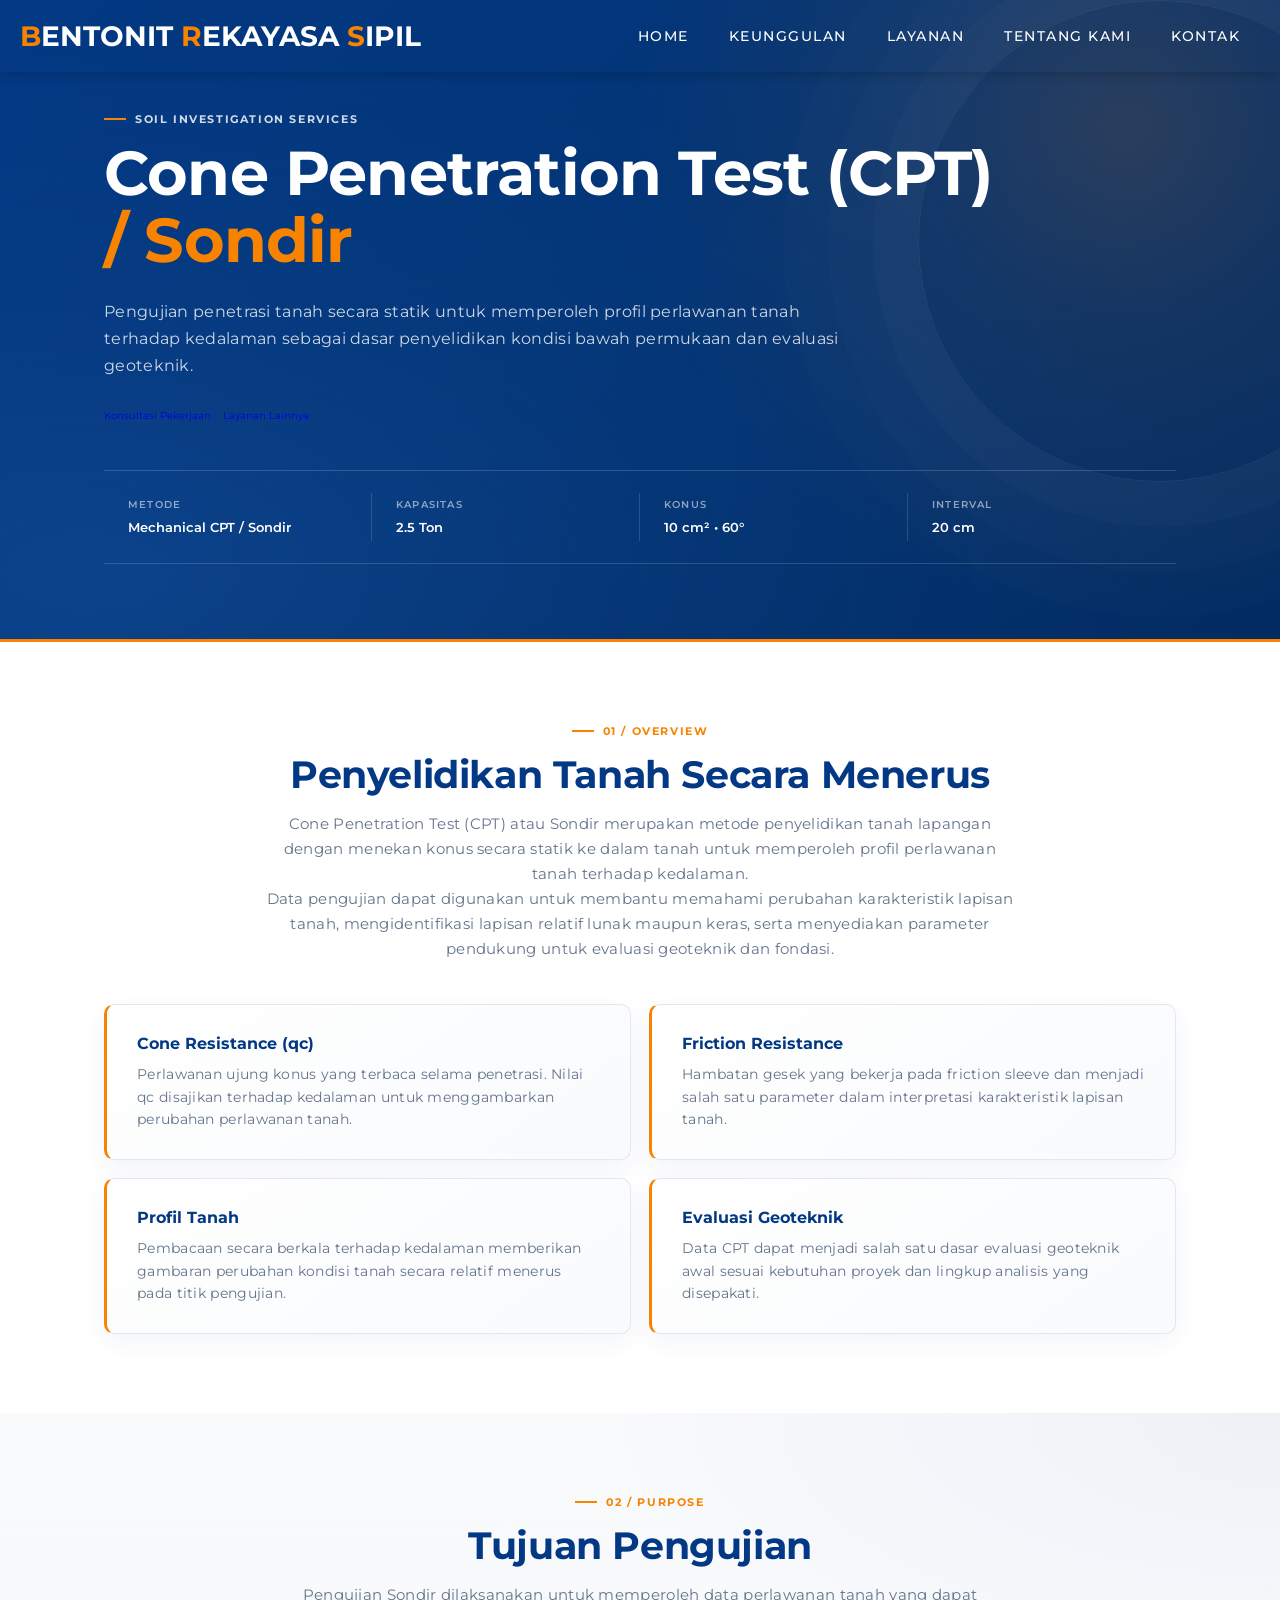
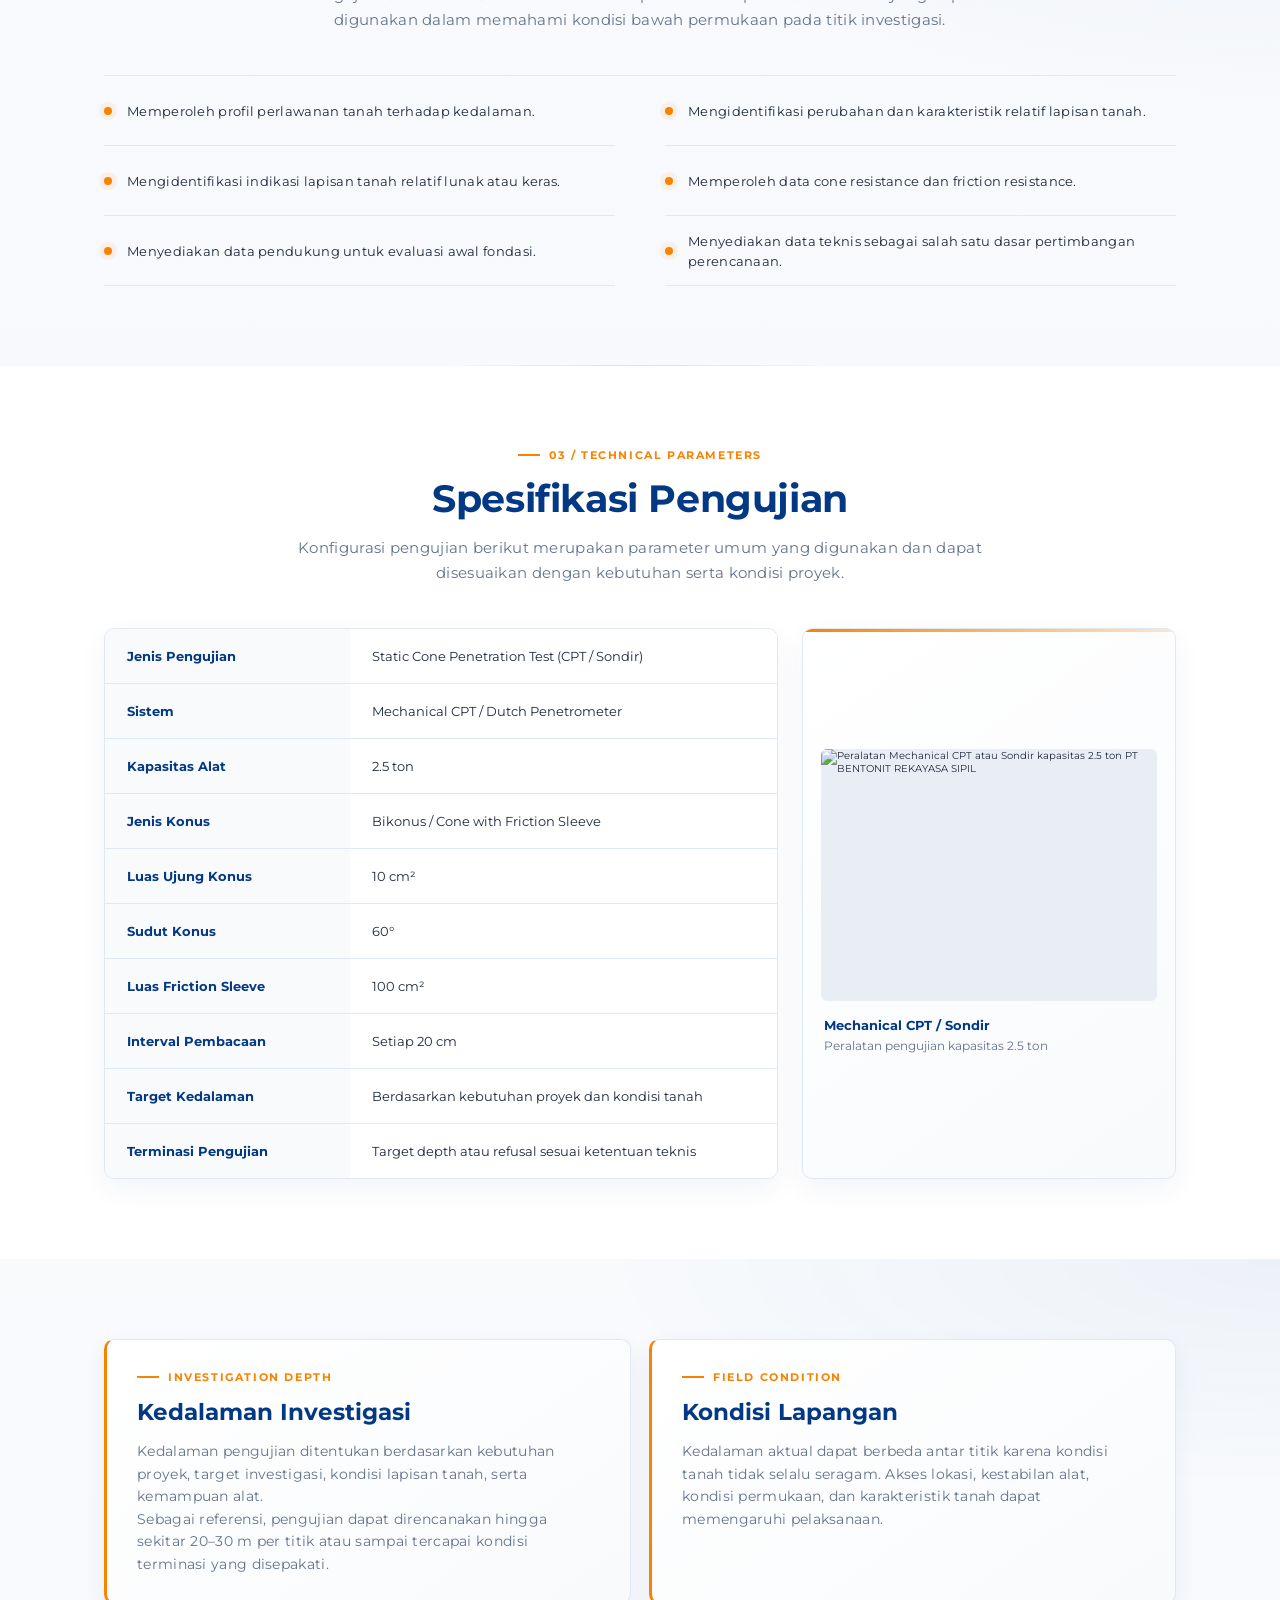
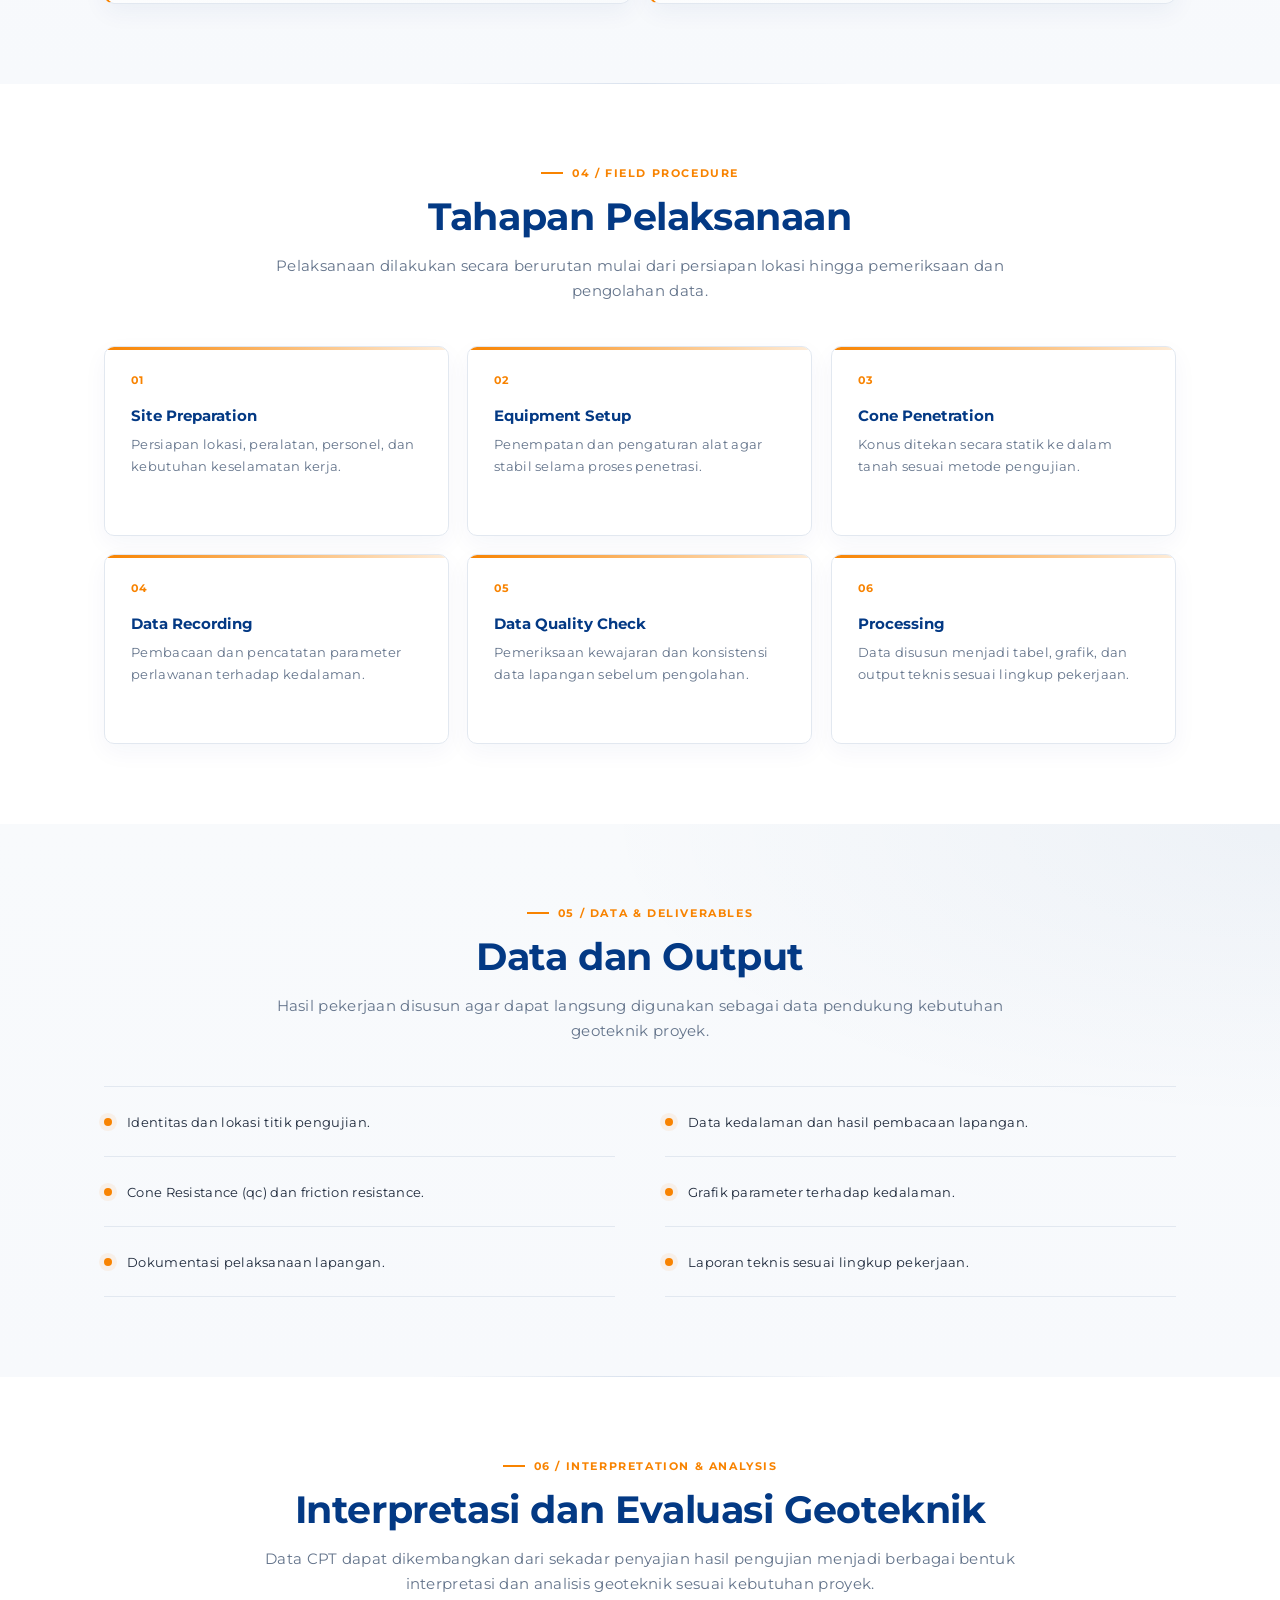
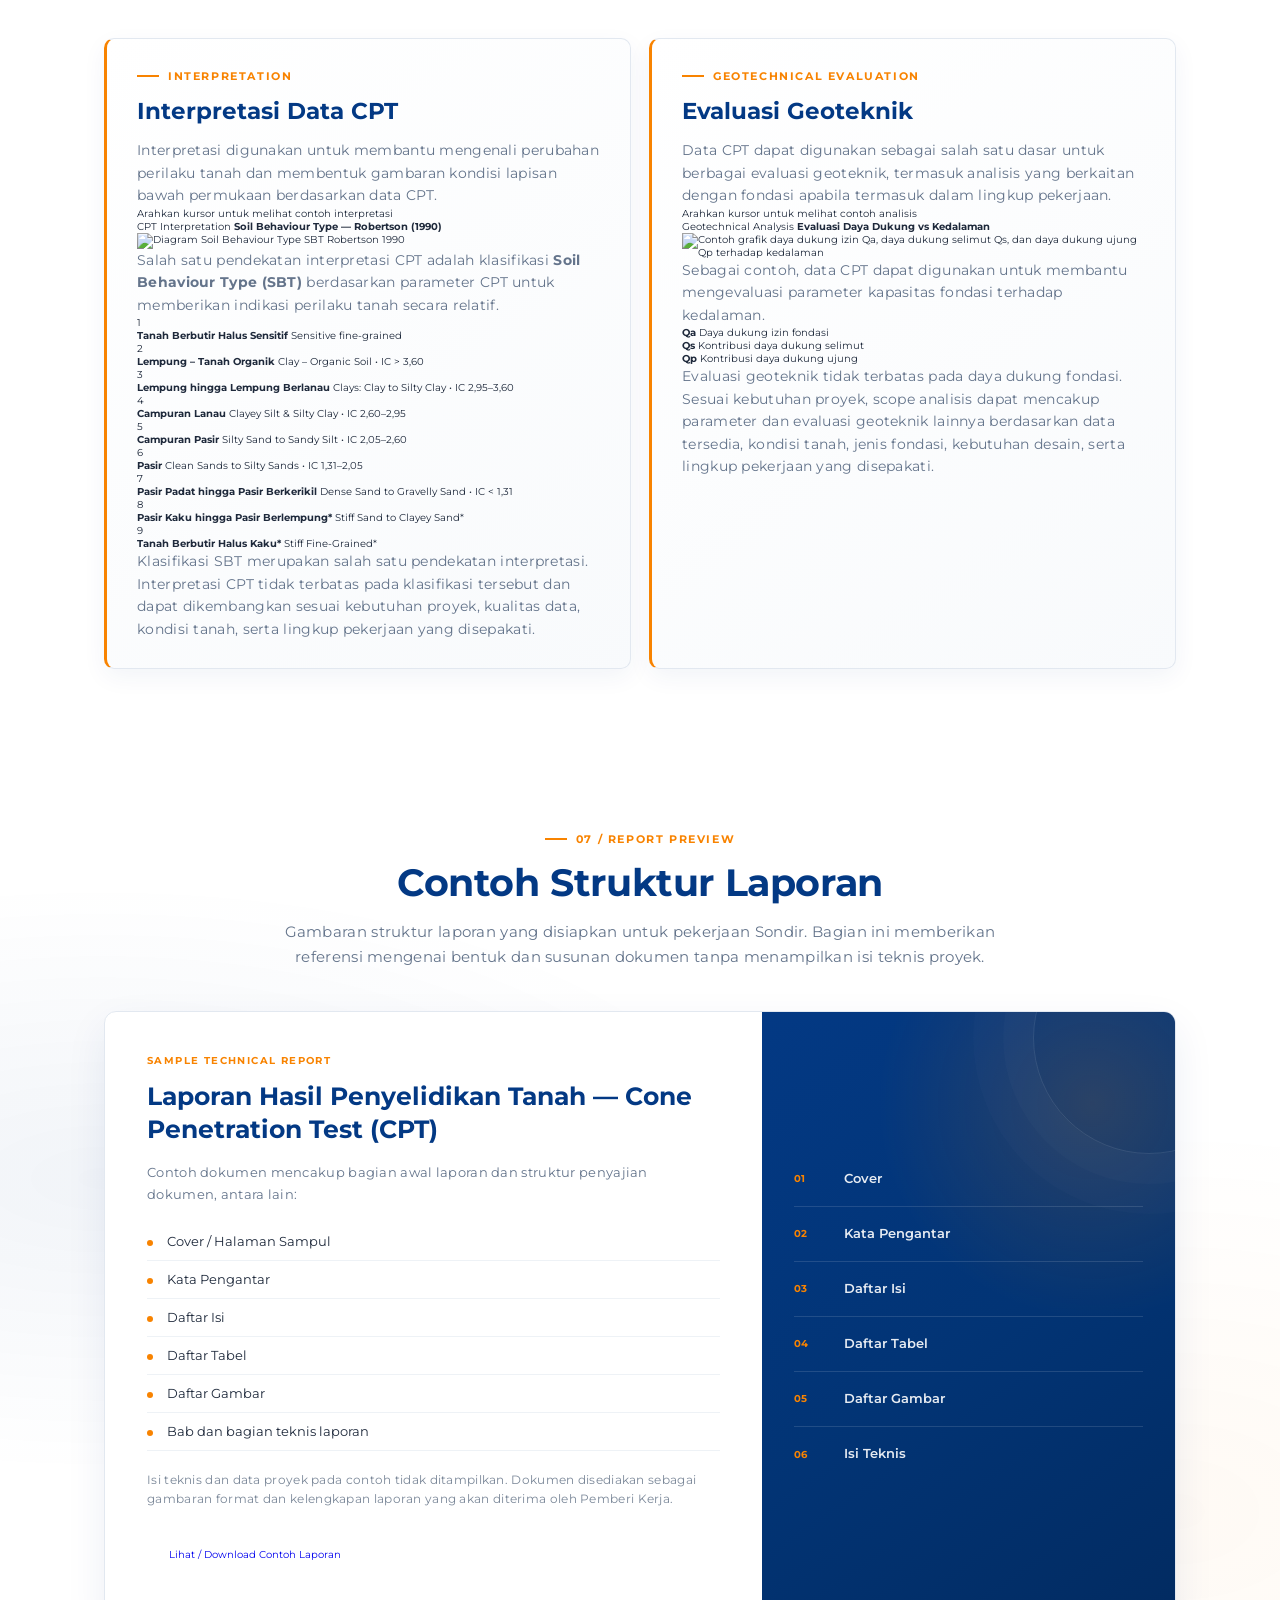
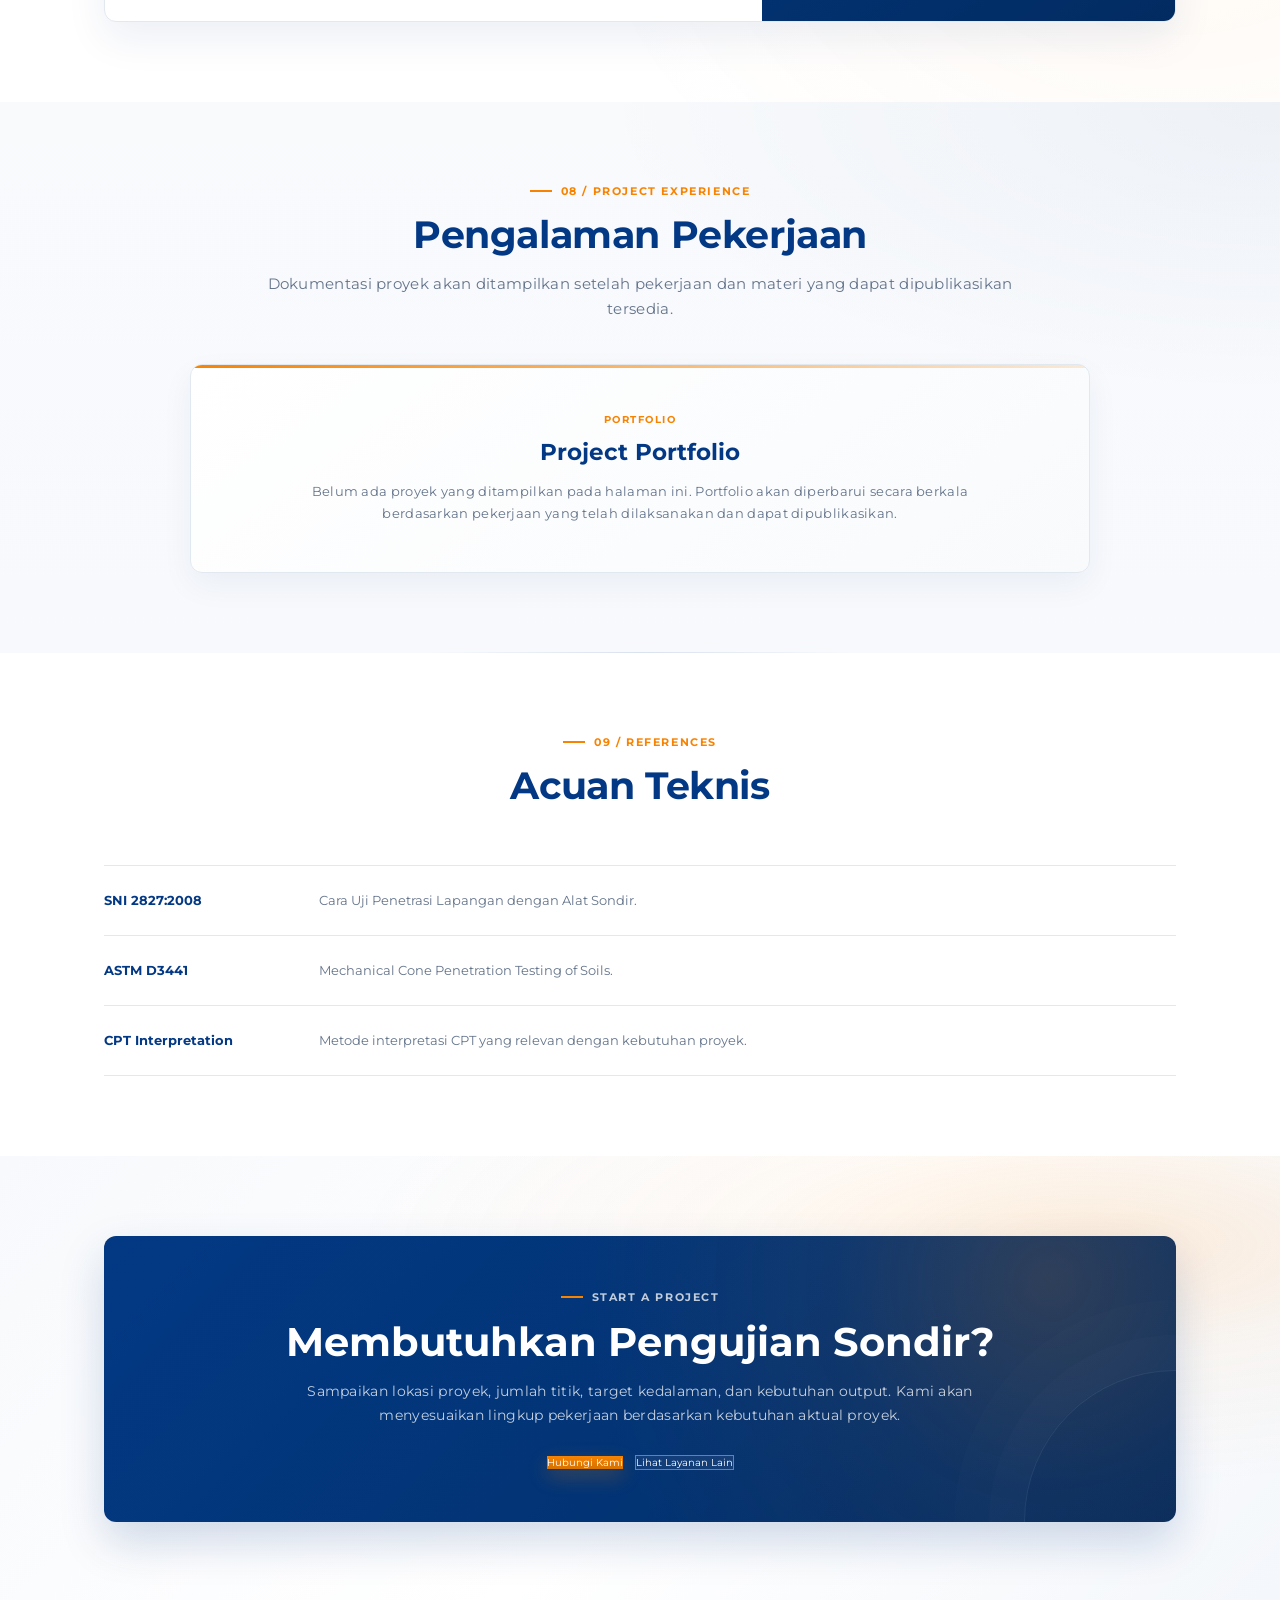
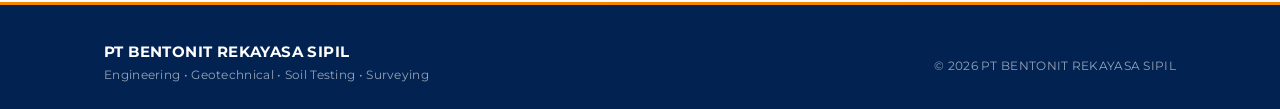
==== commit b4f5b399: "Update sondir-cpt.html" ====
--- a/sondir-cpt.html
+++ b/sondir-cpt.html
@@ -25,9 +25,9 @@
     <!-- =========================================================
          01 | HEADER & NAVIGATION
 
-         Struktur dibuat mengikuti index.html agar:
+         Struktur mengikuti index.html agar:
          - Header konsisten dengan homepage
-         - Hamburger dapat menggunakan app.js yang sama
+         - Hamburger menggunakan app.js yang sama
          - Navigasi antarhalaman tetap konsisten
          ========================================================= -->
     <section id="header">
@@ -481,15 +481,7 @@
 
 
         <!-- =====================================================
-             05 | TECHNICAL PARAMETERS + EQUIPMENT IMAGE
-
-             Layout:
-             LEFT  = Spesifikasi teknis
-             RIGHT = Foto alat Sondir
-
-             Tujuan:
-             Menampilkan spesifikasi dan peralatan dalam satu
-             visual hierarchy yang lebih profesional.
+             05 | TECHNICAL PARAMETERS + EQUIPMENT
              ===================================================== -->
         <section
             class="technical-section"
@@ -1014,7 +1006,14 @@
 
 
         <!-- =====================================================
-             09 | INTERPRETATION
+             09 | INTERPRETATION & GEOTECHNICAL EVALUATION
+
+             Hover interaction:
+             - Tidak menggunakan klik
+             - Panel muncul ketika kursor berada di area kartu
+             - Panel dapat memanjang ke bawah
+             - Gambar dibuat relatif kecil agar tidak mengganggu layout
+             - Detail lanjutan dapat diperluas sesuai scope pekerjaan
              ===================================================== -->
         <section
             class="technical-section"
@@ -1023,42 +1022,424 @@
 
             <div class="container">
 
+                <div class="section-intro reveal">
+
+                    <span class="service-eyebrow">
+                        06 / Interpretation & Analysis
+                    </span>
+
+                    <h2>
+                        Interpretasi dan Evaluasi Geoteknik
+                    </h2>
+
+                    <p>
+                        Data CPT dapat dikembangkan dari sekadar penyajian hasil
+                        pengujian menjadi berbagai bentuk interpretasi dan analisis
+                        geoteknik sesuai kebutuhan proyek.
+                    </p>
+
+                </div>
+
+
                 <div class="technical-grid">
 
-                    <article class="technical-card reveal">
-
-                        <span class="service-eyebrow">
-                            Interpretation
-                        </span>
-
-                        <h2>
-                            Interpretasi Data
-                        </h2>
-
-                        <p>
-                            Data CPT dapat diinterpretasikan untuk melihat
-                            perubahan lapisan tanah dan karakteristik relatif
-                            berdasarkan parameter hasil pengujian.
-                        </p>
+
+                    <!-- =================================================
+                         INTERPRETATION CARD
+                         ================================================= -->
+                    <article
+                        class="technical-card technical-card-interactive reveal"
+                    >
+
+                        <div class="technical-card-main">
+
+                            <span class="service-eyebrow">
+                                Interpretation
+                            </span>
+
+                            <h2>
+                                Interpretasi Data CPT
+                            </h2>
+
+                            <p>
+                                Interpretasi digunakan untuk membantu mengenali
+                                perubahan perilaku tanah dan membentuk gambaran
+                                kondisi lapisan bawah permukaan berdasarkan data
+                                CPT.
+                            </p>
+
+                            <span class="hover-indicator">
+                                Arahkan kursor untuk melihat contoh interpretasi
+                            </span>
+
+                        </div>
+
+
+                        <!-- =================================================
+                             HOVER PANEL — SBT ROBERTSON
+                             ================================================= -->
+                        <div
+                            class="technical-hover-panel"
+                            aria-label="Contoh interpretasi Soil Behaviour Type Robertson 1990"
+                        >
+
+                            <div class="hover-panel-header">
+
+                                <span>
+                                    CPT Interpretation
+                                </span>
+
+                                <strong>
+                                    Soil Behaviour Type — Robertson (1990)
+                                </strong>
+
+                            </div>
+
+
+                            <div class="hover-panel-image">
+
+                                <img
+                                    src="./img/sbt-robertson-1990.png"
+                                    alt="Diagram Soil Behaviour Type SBT Robertson 1990"
+                                    loading="lazy"
+                                >
+
+                            </div>
+
+
+                            <div class="hover-panel-content">
+
+                                <p>
+                                    Salah satu pendekatan interpretasi CPT adalah
+                                    klasifikasi <strong>Soil Behaviour Type (SBT)</strong>
+                                    berdasarkan parameter CPT untuk memberikan
+                                    indikasi perilaku tanah secara relatif.
+                                </p>
+
+
+                                <div class="sbt-list">
+
+
+                                    <div class="sbt-item">
+
+                                        <span class="sbt-zone">
+                                            1
+                                        </span>
+
+                                        <div>
+                                            <strong>
+                                                Tanah Berbutir Halus Sensitif
+                                            </strong>
+
+                                            <span>
+                                                Sensitive fine-grained
+                                            </span>
+                                        </div>
+
+                                    </div>
+
+
+                                    <div class="sbt-item">
+
+                                        <span class="sbt-zone">
+                                            2
+                                        </span>
+
+                                        <div>
+                                            <strong>
+                                                Lempung – Tanah Organik
+                                            </strong>
+
+                                            <span>
+                                                Clay – Organic Soil • IC &gt; 3,60
+                                            </span>
+                                        </div>
+
+                                    </div>
+
+
+                                    <div class="sbt-item">
+
+                                        <span class="sbt-zone">
+                                            3
+                                        </span>
+
+                                        <div>
+                                            <strong>
+                                                Lempung hingga Lempung Berlanau
+                                            </strong>
+
+                                            <span>
+                                                Clays: Clay to Silty Clay •
+                                                IC 2,95–3,60
+                                            </span>
+                                        </div>
+
+                                    </div>
+
+
+                                    <div class="sbt-item">
+
+                                        <span class="sbt-zone">
+                                            4
+                                        </span>
+
+                                        <div>
+                                            <strong>
+                                                Campuran Lanau
+                                            </strong>
+
+                                            <span>
+                                                Clayey Silt &amp; Silty Clay •
+                                                IC 2,60–2,95
+                                            </span>
+                                        </div>
+
+                                    </div>
+
+
+                                    <div class="sbt-item">
+
+                                        <span class="sbt-zone">
+                                            5
+                                        </span>
+
+                                        <div>
+                                            <strong>
+                                                Campuran Pasir
+                                            </strong>
+
+                                            <span>
+                                                Silty Sand to Sandy Silt •
+                                                IC 2,05–2,60
+                                            </span>
+                                        </div>
+
+                                    </div>
+
+
+                                    <div class="sbt-item">
+
+                                        <span class="sbt-zone">
+                                            6
+                                        </span>
+
+                                        <div>
+                                            <strong>
+                                                Pasir
+                                            </strong>
+
+                                            <span>
+                                                Clean Sands to Silty Sands •
+                                                IC 1,31–2,05
+                                            </span>
+                                        </div>
+
+                                    </div>
+
+
+                                    <div class="sbt-item">
+
+                                        <span class="sbt-zone">
+                                            7
+                                        </span>
+
+                                        <div>
+                                            <strong>
+                                                Pasir Padat hingga Pasir Berkerikil
+                                            </strong>
+
+                                            <span>
+                                                Dense Sand to Gravelly Sand •
+                                                IC &lt; 1,31
+                                            </span>
+                                        </div>
+
+                                    </div>
+
+
+                                    <div class="sbt-item">
+
+                                        <span class="sbt-zone">
+                                            8
+                                        </span>
+
+                                        <div>
+                                            <strong>
+                                                Pasir Kaku hingga Pasir Berlempung*
+                                            </strong>
+
+                                            <span>
+                                                Stiff Sand to Clayey Sand*
+                                            </span>
+                                        </div>
+
+                                    </div>
+
+
+                                    <div class="sbt-item">
+
+                                        <span class="sbt-zone">
+                                            9
+                                        </span>
+
+                                        <div>
+                                            <strong>
+                                                Tanah Berbutir Halus Kaku*
+                                            </strong>
+
+                                            <span>
+                                                Stiff Fine-Grained*
+                                            </span>
+                                        </div>
+
+                                    </div>
+
+                                </div>
+
+
+                                <p class="hover-panel-note">
+                                    Klasifikasi SBT merupakan salah satu pendekatan
+                                    interpretasi. Interpretasi CPT tidak terbatas
+                                    pada klasifikasi tersebut dan dapat dikembangkan
+                                    sesuai kebutuhan proyek, kualitas data, kondisi
+                                    tanah, serta lingkup pekerjaan yang disepakati.
+                                </p>
+
+                            </div>
+
+                        </div>
 
                     </article>
 
 
-                    <article class="technical-card reveal">
-
-                        <span class="service-eyebrow">
-                            Foundation
-                        </span>
-
-                        <h2>
-                            Evaluasi Geoteknik
-                        </h2>
-
-                        <p>
-                            Apabila termasuk dalam lingkup pekerjaan, hasil
-                            pengujian dapat digunakan sebagai data pendukung
-                            evaluasi fondasi dan analisis geoteknik.
-                        </p>
+                    <!-- =================================================
+                         GEOTECHNICAL EVALUATION CARD
+                         ================================================= -->
+                    <article
+                        class="technical-card technical-card-interactive reveal"
+                    >
+
+                        <div class="technical-card-main">
+
+                            <span class="service-eyebrow">
+                                Geotechnical Evaluation
+                            </span>
+
+                            <h2>
+                                Evaluasi Geoteknik
+                            </h2>
+
+                            <p>
+                                Data CPT dapat digunakan sebagai salah satu dasar
+                                untuk berbagai evaluasi geoteknik, termasuk analisis
+                                yang berkaitan dengan fondasi apabila termasuk dalam
+                                lingkup pekerjaan.
+                            </p>
+
+                            <span class="hover-indicator">
+                                Arahkan kursor untuk melihat contoh analisis
+                            </span>
+
+                        </div>
+
+
+                        <!-- =================================================
+                             HOVER PANEL — FOUNDATION CAPACITY
+                             ================================================= -->
+                        <div
+                            class="technical-hover-panel"
+                            aria-label="Contoh grafik evaluasi daya dukung fondasi berdasarkan kedalaman"
+                        >
+
+                            <div class="hover-panel-header">
+
+                                <span>
+                                    Geotechnical Analysis
+                                </span>
+
+                                <strong>
+                                    Evaluasi Daya Dukung vs Kedalaman
+                                </strong>
+
+                            </div>
+
+
+                            <div class="hover-panel-image">
+
+                                <img
+                                    src="./img/grafik-daya-dukung-cpt.png"
+                                    alt="Contoh grafik daya dukung izin Qa, daya dukung selimut Qs, dan daya dukung ujung Qp terhadap kedalaman"
+                                    loading="lazy"
+                                >
+
+                            </div>
+
+
+                            <div class="hover-panel-content">
+
+                                <p>
+                                    Sebagai contoh, data CPT dapat digunakan untuk
+                                    membantu mengevaluasi parameter kapasitas fondasi
+                                    terhadap kedalaman.
+                                </p>
+
+
+                                <div class="analysis-parameter-list">
+
+                                    <div class="analysis-parameter">
+
+                                        <strong>
+                                            Qa
+                                        </strong>
+
+                                        <span>
+                                            Daya dukung izin fondasi
+                                        </span>
+
+                                    </div>
+
+
+                                    <div class="analysis-parameter">
+
+                                        <strong>
+                                            Qs
+                                        </strong>
+
+                                        <span>
+                                            Kontribusi daya dukung selimut
+                                        </span>
+
+                                    </div>
+
+
+                                    <div class="analysis-parameter">
+
+                                        <strong>
+                                            Qp
+                                        </strong>
+
+                                        <span>
+                                            Kontribusi daya dukung ujung
+                                        </span>
+
+                                    </div>
+
+                                </div>
+
+
+                                <p class="hover-panel-note">
+                                    Evaluasi geoteknik tidak terbatas pada daya
+                                    dukung fondasi. Sesuai kebutuhan proyek, scope
+                                    analisis dapat mencakup parameter dan evaluasi
+                                    geoteknik lainnya berdasarkan data tersedia,
+                                    kondisi tanah, jenis fondasi, kebutuhan desain,
+                                    serta lingkup pekerjaan yang disepakati.
+                                </p>
+
+                            </div>
+
+                        </div>
 
                     </article>
 
@@ -1082,7 +1463,7 @@
                 <div class="section-intro reveal">
 
                     <span class="service-eyebrow">
-                        06 / Report Preview
+                        07 / Report Preview
                     </span>
 
                     <h2>
@@ -1273,7 +1654,7 @@
                 <div class="section-intro reveal">
 
                     <span class="service-eyebrow">
-                        07 / Project Experience
+                        08 / Project Experience
                     </span>
 
                     <h2>
@@ -1342,7 +1723,7 @@
                 <div class="section-intro reveal">
 
                     <span class="service-eyebrow">
-                        08 / References
+                        09 / References
                     </span>
 
                     <h2>
@@ -1500,6 +1881,10 @@
          - navigasi mobile
          - header behavior
          - scroll reveal menggunakan IntersectionObserver
+
+         Hover panel interpretasi dan evaluasi geoteknik
+         dirancang berbasis CSS sehingga tidak membutuhkan
+         JavaScript tambahan.
          ========================================================= -->
     <script src="./app.js"></script>
 
--- a/Sondir.css
+++ b/Sondir.css
@@ -7,9 +7,10 @@
    - File ini bekerja setelah style.css.
    - style.css tetap menjadi GLOBAL DESIGN SYSTEM.
    - File ini hanya mengatur komponen khusus halaman Sondir.
-   - Warna utama mengikuti identitas website:
+   - Identitas visual mengikuti website utama:
        Navy  = rgb(3, 57, 132)
        Orange = rgb(248, 131, 0)
+   - Animasi reveal menggunakan class .reveal dari app.js.
    ========================================================================== */
 
 
@@ -17,31 +18,40 @@
    1. ROOT / VARIABEL KHUSUS HALAMAN SONDIR
    ========================================================================== */
 
-/*
-   Variabel global sebenarnya sudah tersedia dari style.css.
-
-   Di sini hanya dibuat beberapa variabel tambahan yang khusus
-   digunakan untuk kebutuhan visual halaman Sondir.
-*/
 :root {
 
-  /* Warna teknis tambahan */
+  /* ------------------------------------------------------------------------
+     Warna navy transparan
+     ------------------------------------------------------------------------ */
   --sondir-navy-soft: rgba(3, 57, 132, 0.08);
   --sondir-navy-faint: rgba(3, 57, 132, 0.045);
 
-  /* Aksen orange transparan */
+
+  /* ------------------------------------------------------------------------
+     Warna orange transparan
+     ------------------------------------------------------------------------ */
   --sondir-orange-soft: rgba(248, 131, 0, 0.10);
   --sondir-orange-faint: rgba(248, 131, 0, 0.055);
 
-  /* Background section alternatif */
+
+  /* ------------------------------------------------------------------------
+     Background section alternatif
+     ------------------------------------------------------------------------ */
   --sondir-section-alt: #f7f9fc;
 
-  /* Lebar maksimum konten */
+
+  /* ------------------------------------------------------------------------
+     Lebar maksimum konten halaman Sondir
+     ------------------------------------------------------------------------ */
   --sondir-max-width: 1120px;
 
-  /* Radius khusus komponen */
+
+  /* ------------------------------------------------------------------------
+     Radius komponen
+     ------------------------------------------------------------------------ */
   --sondir-radius: 10px;
   --sondir-radius-small: 6px;
+
 }
 
 
@@ -50,16 +60,14 @@
    ========================================================================== */
 
 /*
-   Halaman Sondir tidak menggunakan tinggi 100vh pada seluruh section.
-
-   style.css memiliki .container dengan min-height: 100vh.
-   Karena halaman ini terdiri dari banyak section teknis,
-   kita override agar setiap section mengikuti tinggi kontennya.
-*/
-.service-hero .container,
-.technical-section .container,
-.service-cta .container,
-.footer .container {
+   style.css global memiliki .container dengan min-height: 100vh.
+
+   Pada halaman detail Sondir, setiap section harus mengikuti tinggi
+   kontennya sendiri agar halaman teknis tidak memiliki ruang kosong
+   yang berlebihan.
+*/
+
+.sondir-page .container {
   min-height: auto;
   height: auto;
 }
@@ -68,22 +76,106 @@
 /*
    Container khusus halaman Sondir.
 
-   Kita tidak mengubah .container global secara keseluruhan,
-   hanya mempersempit area konten halaman ini.
-*/
-.service-hero .container,
-.technical-section .container,
-.service-cta .container {
+   Tidak mengubah .container global pada halaman lain.
+*/
+
+.sondir-page .service-hero .container,
+.sondir-page .technical-section .container,
+.sondir-page .service-cta .container {
+
   width: 100%;
   max-width: var(--sondir-max-width);
+
   margin: 0 auto;
+
   padding-left: 24px;
   padding-right: 24px;
+
+}
+
+
+/*
+   Footer menggunakan container sendiri.
+*/
+
+.sondir-page .footer .container {
+
+  min-height: auto;
+  height: auto;
+
+  width: 100%;
+  max-width: var(--sondir-max-width);
+
+  margin: 0 auto;
+
 }
 
 
 /* ==========================================================================
-   3. HERO SECTION
+   3. SCROLL REVEAL
+   ========================================================================== */
+
+/*
+   .reveal digunakan oleh HTML sebagai penanda elemen yang akan muncul
+   ketika masuk viewport.
+
+   app.js bertugas menambahkan class .active.
+
+   Dengan demikian:
+   HTML  = menentukan elemen yang direveal
+   CSS   = menentukan animasinya
+   JS    = mendeteksi posisi elemen
+*/
+
+.sondir-page .reveal {
+
+  opacity: 0;
+
+  transform: translateY(30px);
+
+  transition:
+    opacity 0.7s ease,
+    transform 0.7s ease;
+
+}
+
+
+/*
+   Kondisi setelah elemen masuk viewport.
+*/
+
+.sondir-page .reveal.active {
+
+  opacity: 1;
+
+  transform: translateY(0);
+
+}
+
+
+/*
+   Accessibility:
+   pengguna yang memilih reduced motion tidak mendapatkan
+   animasi pergerakan.
+*/
+
+@media (prefers-reduced-motion: reduce) {
+
+  .sondir-page .reveal {
+
+    opacity: 1;
+
+    transform: none;
+
+    transition: none;
+
+  }
+
+}
+
+
+/* ==========================================================================
+   4. HERO SECTION
    ========================================================================== */
 
 /*
@@ -91,20 +183,22 @@
 
    Konsep:
    - Navy sebagai warna dominan.
-   - Orange sebagai aksen.
-   - Tidak menggunakan gambar sehingga tetap cepat dan clean.
-   - Background menggunakan beberapa radial-gradient untuk memberi
-     kesan teknis / engineering tanpa menjadi terlalu dekoratif.
-*/
+   - Orange sebagai aksen identitas.
+   - Tidak menggunakan foto pada hero agar halaman tetap clean.
+   - Radial gradient memberikan nuansa engineering secara halus.
+*/
+
 .service-hero {
+
   position: relative;
+
   width: 100%;
+
   overflow: hidden;
 
   background:
-    /*
-       Cahaya orange sangat halus di kanan atas.
-    */
+
+    /* Cahaya orange kanan atas */
     radial-gradient(
       circle at 88% 20%,
       rgba(248, 131, 0, 0.16) 0%,
@@ -112,9 +206,7 @@
       transparent 40%
     ),
 
-    /*
-       Cahaya navy yang lebih terang di kiri bawah.
-    */
+    /* Cahaya navy kiri bawah */
     radial-gradient(
       ellipse at 8% 90%,
       rgba(40, 105, 190, 0.25) 0%,
@@ -122,9 +214,7 @@
       transparent 65%
     ),
 
-    /*
-       Background utama navy.
-    */
+    /* Background utama */
     linear-gradient(
       135deg,
       #033984 0%,
@@ -132,29 +222,31 @@
       #022b61 100%
     );
 
-  /*
-     Sedikit border bawah orange sebagai identitas brand.
-  */
-  border-bottom: 3px solid var(--accent-orange);
-}
-
-
-/*
-   Dekorasi garis teknis pada hero.
-
-   Dibuat sangat transparan agar tidak mengganggu teks.
-*/
+  border-bottom:
+    3px solid var(--accent-orange);
+
+}
+
+
+/*
+   Dekorasi lingkaran teknis.
+*/
+
 .service-hero::before {
+
   content: '';
 
   position: absolute;
+
   top: 0;
   right: -120px;
 
   width: 480px;
   height: 480px;
 
-  border: 1px solid rgba(255, 255, 255, 0.07);
+  border:
+    1px solid rgba(255, 255, 255, 0.07);
+
   border-radius: 50%;
 
   box-shadow:
@@ -163,55 +255,68 @@
     0 0 0 135px rgba(255, 255, 255, 0.008);
 
   pointer-events: none;
-}
-
-
-/*
-   Wrapper hero.
-
-   Karena style.css membuat .container flex-column,
-   kita biarkan arah vertikal tetapi mengatur spacing sendiri.
-*/
+
+}
+
+
+/*
+   Container hero.
+*/
+
 .service-hero .container {
+
   position: relative;
+
   z-index: 2;
 
   display: flex;
+
   flex-direction: column;
+
   justify-content: center;
+
   align-items: stretch;
 
   min-height: 620px;
 
   padding-top: 110px;
   padding-bottom: 75px;
-}
-
-
-/*
-   Area utama teks hero.
-*/
+
+}
+
+
+/*
+   Area teks hero.
+*/
+
 .service-hero-content {
+
   width: 100%;
+
   max-width: 900px;
+
 }
 
 
 /* ==========================================================================
-   4. EYEBROW / LABEL SECTION
+   5. SERVICE EYEBROW
    ========================================================================== */
 
 /*
    Label kecil seperti:
-   Soil Investigation Services
    01 / Overview
    02 / Scope
-
-   Dibuat uppercase dan diberi letter spacing agar terasa corporate.
-*/
+   03 / Technical Parameters
+
+   Dibuat konsisten untuk seluruh halaman.
+*/
+
 .service-eyebrow {
+
   display: inline-flex;
+
   align-items: center;
+
   gap: 9px;
 
   position: relative;
@@ -219,66 +324,76 @@
   color: var(--accent-orange);
 
   font-size: 1.1rem;
+
   font-weight: 700;
 
   text-transform: uppercase;
+
   letter-spacing: 0.16rem;
 
   line-height: 1.5;
 
   margin-bottom: 13px;
+
 }
 
 
 /*
    Garis kecil sebelum eyebrow.
-
-   Memberikan identitas visual yang konsisten pada halaman teknis.
-*/
+*/
+
 .service-eyebrow::before {
+
   content: '';
 
   width: 22px;
   height: 2px;
 
-  background-color: var(--accent-orange);
+  background-color:
+    var(--accent-orange);
 
   flex-shrink: 0;
-}
-
-
-/*
-   Pada hero, eyebrow dibuat sedikit lebih terang.
-*/
+
+}
+
+
+/*
+   Eyebrow pada hero.
+*/
+
 .service-hero .service-eyebrow {
-  color: rgba(255, 255, 255, 0.82);
+
+  color:
+    rgba(255, 255, 255, 0.82);
+
 }
 
 
 /*
    Garis eyebrow hero tetap orange.
 */
+
 .service-hero .service-eyebrow::before {
-  background-color: var(--accent-orange);
+
+  background-color:
+    var(--accent-orange);
+
 }
 
 
 /* ==========================================================================
-   5. HERO TYPOGRAPHY
+   6. HERO TYPOGRAPHY
    ========================================================================== */
 
-/*
-   Judul utama halaman Sondir.
-
-   Dibuat besar tetapi tidak sebesar hero homepage,
-   karena halaman ini lebih bersifat service detail.
-*/
 .service-hero h1 {
+
   max-width: 900px;
 
   color: #ffffff;
 
-  font-size: clamp(3.6rem, 5vw, 6.2rem);
+  font-size:
+    clamp(3.6rem, 5vw, 6.2rem);
+
   line-height: 1.08;
 
   font-weight: 700;
@@ -286,80 +401,126 @@
   letter-spacing: -0.08rem;
 
   margin-bottom: 24px;
-}
-
-
-/*
-   Kata "/ Sondir" memakai warna orange.
-*/
+
+}
+
+
+/*
+   Accent pada judul:
+   " / Sondir"
+*/
+
 .service-hero h1 .brand-accent {
-  color: var(--accent-orange);
+
+  color:
+    var(--accent-orange);
+
 }
 
 
 /*
    Deskripsi hero.
 */
+
 .service-hero-description {
+
   max-width: 760px;
 
-  color: rgba(255, 255, 255, 0.80);
+  color:
+    rgba(255, 255, 255, 0.80);
 
   font-size: 1.6rem;
+
   line-height: 2.7rem;
 
   font-weight: 400;
 
   margin-top: 0;
+
 }
 
 
 /* ==========================================================================
-   6. TECHNICAL SUMMARY
+   7. HERO ACTIONS
    ========================================================================== */
 
 /*
+   Tombol hero.
+*/
+
+.service-hero-actions {
+
+  display: flex;
+
+  align-items: center;
+
+  flex-wrap: wrap;
+
+  gap: 12px;
+
+  margin-top: 30px;
+
+}
+
+
+/* ==========================================================================
+   8. TECHNICAL SUMMARY
+   ========================================================================== */
+
+/*
    Ringkasan teknis di bawah hero.
 
    Dibuat seperti specification strip,
-   bukan seperti card biasa.
-*/
+   bukan card besar.
+*/
+
 .technical-summary {
+
   width: 100%;
 
   display: grid;
 
-  grid-template-columns: repeat(4, minmax(0, 1fr));
+  grid-template-columns:
+    repeat(4, minmax(0, 1fr));
 
   margin-top: 48px;
 
-  border-top: 1px solid rgba(255, 255, 255, 0.16);
-  border-bottom: 1px solid rgba(255, 255, 255, 0.16);
-}
-
-
-/*
-   Setiap item summary.
-*/
+  border-top:
+    1px solid rgba(255, 255, 255, 0.16);
+
+  border-bottom:
+    1px solid rgba(255, 255, 255, 0.16);
+
+}
+
+
+/*
+   Item summary.
+*/
+
 .technical-summary-item {
+
   position: relative;
 
   min-height: 92px;
 
   display: flex;
+
   flex-direction: column;
+
   justify-content: center;
 
   padding: 18px 24px;
-}
-
-
-/*
-   Garis vertikal antar item.
-
-   Item terakhir tidak membutuhkan garis.
-*/
+
+}
+
+
+/*
+   Garis vertikal antar summary.
+*/
+
 .technical-summary-item:not(:last-child)::after {
+
   content: '';
 
   position: absolute;
@@ -368,72 +529,85 @@
   right: 0;
 
   width: 1px;
-  height: calc(100% - 44px);
-
-  background-color: rgba(255, 255, 255, 0.14);
+
+  height:
+    calc(100% - 44px);
+
+  background:
+    rgba(255, 255, 255, 0.14);
+
 }
 
 
 /*
    Label summary.
 */
+
 .technical-summary-item span {
-  color: rgba(255, 255, 255, 0.55);
+
+  color:
+    rgba(255, 255, 255, 0.55);
 
   font-size: 1rem;
+
   font-weight: 600;
 
   text-transform: uppercase;
+
   letter-spacing: 0.12rem;
 
   margin-bottom: 7px;
+
 }
 
 
 /*
    Nilai summary.
 */
+
 .technical-summary-item strong {
+
   color: #ffffff;
 
   font-size: 1.3rem;
+
   line-height: 1.8rem;
 
   font-weight: 600;
+
 }
 
 
 /* ==========================================================================
-   7. GENERAL TECHNICAL SECTION
+   9. GENERAL TECHNICAL SECTION
    ========================================================================== */
 
-/*
-   Semua section teknis.
-
-   Background putih sebagai default.
-*/
 .technical-section {
+
   position: relative;
 
   width: 100%;
 
   padding-top: 80px;
+
   padding-bottom: 80px;
 
-  background-color: #ffffff;
+  background-color:
+    #ffffff;
 
   overflow: hidden;
+
 }
 
 
 /*
    Section alternatif.
-
-   Warna sangat sedikit berbeda dari putih agar perpindahan
-   antar section terasa jelas tetapi tetap menyatu.
-*/
+*/
+
 .technical-section.alt {
+
   background:
+
     radial-gradient(
       ellipse at 100% 0%,
       rgba(3, 57, 132, 0.045) 0%,
@@ -445,15 +619,16 @@
       #f8fafc 0%,
       #f7f9fc 100%
     );
-}
-
-
-/*
-   Garis dekoratif kecil di bagian bawah beberapa section.
-
-   Sangat halus agar tidak menjadi separator yang kaku.
-*/
+
+}
+
+
+/*
+   Garis dekoratif halus.
+*/
+
 .technical-section.alt::after {
+
   content: '';
 
   position: absolute;
@@ -461,10 +636,13 @@
   bottom: 0;
   left: 50%;
 
-  width: min(420px, 60%);
+  width:
+    min(420px, 60%);
+
   height: 1px;
 
-  transform: translateX(-50%);
+  transform:
+    translateX(-50%);
 
   background:
     linear-gradient(
@@ -473,35 +651,39 @@
       rgba(3, 57, 132, 0.12),
       transparent
     );
+
 }
 
 
 /* ==========================================================================
-   8. SECTION INTRO
+   10. SECTION INTRO
    ========================================================================== */
 
-/*
-   Pembuka setiap section.
-
-   Lebar dibatasi agar paragraf tidak terlalu panjang.
-*/
 .section-intro {
+
   width: 100%;
+
   max-width: 850px;
 
-  margin: 0 auto 42px auto;
+  margin:
+    0 auto 42px auto;
 
   text-align: center;
+
 }
 
 
 /*
    Judul section.
 */
+
 .section-intro h2 {
-  color: var(--primary-navy);
-
-  font-size: clamp(2.6rem, 4vw, 3.8rem);
+
+  color:
+    var(--primary-navy);
+
+  font-size:
+    clamp(2.6rem, 4vw, 3.8rem);
 
   line-height: 1.2;
 
@@ -510,70 +692,74 @@
   letter-spacing: -0.04rem;
 
   margin-bottom: 14px;
-}
-
-
-/*
-   Paragraf pengantar.
-*/
+
+}
+
+
+/*
+   Paragraf section.
+*/
+
 .section-intro p {
+
   max-width: 760px;
 
   margin: 0 auto;
 
-  color: var(--text-muted);
+  color:
+    var(--text-muted);
 
   font-size: 1.45rem;
+
   line-height: 2.5rem;
+
 }
 
 
 /* ==========================================================================
-   9. TECHNICAL GRID
+   11. TECHNICAL GRID
    ========================================================================== */
 
-/*
-   Grid untuk:
-   - Overview
-   - Interpretation
-   - Foundation
-
-   Dua kolom pada desktop.
-*/
 .technical-grid {
+
   width: 100%;
 
   display: grid;
 
-  grid-template-columns: repeat(2, minmax(0, 1fr));
+  grid-template-columns:
+    repeat(2, minmax(0, 1fr));
 
   gap: 18px;
-}
-
-
-/*
-   Card teknis.
-
-   Dibuat clean dan flat,
-   tidak menggunakan dekorasi berlebihan.
-*/
+
+}
+
+
+/*
+   Technical card.
+*/
+
 .technical-card {
+
   position: relative;
 
   padding: 28px 30px;
 
   background:
+
     linear-gradient(
       145deg,
       rgba(255, 255, 255, 0.98),
       rgba(248, 250, 252, 0.98)
     );
 
-  border: 1px solid var(--border-color);
-
-  border-left: 3px solid var(--accent-orange);
-
-  border-radius: var(--sondir-radius);
+  border:
+    1px solid var(--border-color);
+
+  border-left:
+    3px solid var(--accent-orange);
+
+  border-radius:
+    var(--sondir-radius);
 
   box-shadow:
     0 8px 25px rgba(3, 57, 132, 0.055);
@@ -582,27 +768,36 @@
     transform 0.3s ease,
     box-shadow 0.3s ease,
     border-color 0.3s ease;
-}
-
-
-/*
-   Hover card.
-*/
+
+}
+
+
+/*
+   Hover technical card.
+*/
+
 .technical-card:hover {
-  transform: translateY(-4px);
-
-  border-left-color: var(--accent-orange);
+
+  transform:
+    translateY(-4px);
+
+  border-left-color:
+    var(--accent-orange);
 
   box-shadow:
     0 16px 32px rgba(3, 57, 132, 0.10);
+
 }
 
 
 /*
    Judul card.
 */
+
 .technical-card h3 {
-  color: var(--primary-navy);
+
+  color:
+    var(--primary-navy);
 
   font-size: 1.55rem;
 
@@ -611,15 +806,18 @@
   font-weight: 700;
 
   margin-bottom: 8px;
-}
-
-
-/*
-   Card yang menggunakan h2,
-   khusus bagian Interpretation / Foundation.
-*/
+
+}
+
+
+/*
+   Card yang menggunakan h2.
+*/
+
 .technical-card h2 {
-  color: var(--primary-navy);
+
+  color:
+    var(--primary-navy);
 
   font-size: 2.3rem;
 
@@ -628,82 +826,134 @@
   font-weight: 700;
 
   margin-bottom: 12px;
+
 }
 
 
 /*
    Paragraf card.
 */
+
 .technical-card p {
-  color: var(--text-muted);
+
+  color:
+    var(--text-muted);
 
   font-size: 1.35rem;
 
   line-height: 2.25rem;
 
   margin-top: 0;
-}
-
-
-/*
-   Eyebrow di dalam technical card.
-*/
-.technical-card .service-eyebrow {
-  margin-bottom: 10px;
+
+}
+
+
+/*
+   List pada technical card.
+
+   Dibuat clean tanpa bullet browser default.
+*/
+
+.technical-card ul {
+
+  list-style: none;
+
+  margin: 12px 0 0 0;
+
+  padding: 0;
+
+}
+
+
+.technical-card li {
+
+  position: relative;
+
+  padding:
+    8px 0 8px 19px;
+
+  color:
+    var(--text-muted);
+
+  font-size: 1.3rem;
+
+  line-height: 2rem;
+
+}
+
+
+.technical-card li::before {
+
+  content: '';
+
+  position: absolute;
+
+  left: 0;
+
+  top: 17px;
+
+  width: 6px;
+
+  height: 6px;
+
+  border-radius: 50%;
+
+  background-color:
+    var(--accent-orange);
+
 }
 
 
 /* ==========================================================================
-   10. SCOPE LIST
+   12. SCOPE LIST
    ========================================================================== */
 
-/*
-   Lingkup pekerjaan dibuat sebagai daftar horizontal/vertical
-   dengan nomor besar di kiri.
-
-   Ini lebih profesional daripada empat card biasa.
-*/
 .scope-list {
+
   width: 100%;
 
   display: grid;
 
-  grid-template-columns: repeat(2, minmax(0, 1fr));
+  grid-template-columns:
+    repeat(2, minmax(0, 1fr));
 
   gap: 0 45px;
 
-  border-top: 1px solid var(--border-color);
-}
-
-
-/*
-   Item scope.
-*/
+  border-top:
+    1px solid var(--border-color);
+
+}
+
+
 .scope-item {
+
   position: relative;
 
   display: grid;
 
-  grid-template-columns: 52px minmax(0, 1fr);
+  grid-template-columns:
+    52px minmax(0, 1fr);
 
   gap: 18px;
 
   padding: 25px 0;
 
-  border-bottom: 1px solid var(--border-color);
-}
-
-
-/*
-   Nomor scope.
-*/
+  border-bottom:
+    1px solid var(--border-color);
+
+}
+
+
 .scope-number {
+
   display: flex;
 
   align-items: flex-start;
+
   justify-content: flex-start;
 
-  color: var(--accent-orange);
+  color:
+    var(--accent-orange);
 
   font-size: 1.25rem;
 
@@ -712,14 +962,14 @@
   letter-spacing: 0.08rem;
 
   padding-top: 3px;
-}
-
-
-/*
-   Judul scope.
-*/
+
+}
+
+
 .scope-item h3 {
-  color: var(--primary-navy);
+
+  color:
+    var(--primary-navy);
 
   font-size: 1.5rem;
 
@@ -728,33 +978,63 @@
   font-weight: 700;
 
   margin-bottom: 6px;
-}
-
-
-/*
-   Deskripsi scope.
-*/
+
+}
+
+
 .scope-item p {
-  color: var(--text-muted);
+
+  color:
+    var(--text-muted);
 
   font-size: 1.3rem;
 
   line-height: 2.15rem;
 
   margin-top: 0;
+
 }
 
 
 /* ==========================================================================
-   11. SPECIFICATION TABLE
+   13. PARAMETER LAYOUT
    ========================================================================== */
 
 /*
-   Pembungkus tabel.
-
-   Overflow-x penting untuk perangkat mobile.
-*/
+   BAGIAN BARU UNTUK FOTO ALAT.
+
+   Layout:
+   kiri  = tabel spesifikasi
+   kanan = foto peralatan
+
+   Tujuan:
+   Foto tidak berdiri sebagai katalog,
+   tetapi menjadi bagian dari penjelasan teknis.
+*/
+
+.parameter-layout {
+
+  width: 100%;
+
+  display: grid;
+
+  grid-template-columns:
+    minmax(0, 1.35fr)
+    minmax(320px, 0.75fr);
+
+  gap: 24px;
+
+  align-items: stretch;
+
+}
+
+
+/* ==========================================================================
+   14. SPECIFICATION TABLE
+   ========================================================================== */
+
 .spec-table-wrapper {
+
   width: 100%;
 
   overflow-x: auto;
@@ -762,136 +1042,321 @@
   border:
     1px solid var(--border-color);
 
-  border-radius: var(--sondir-radius);
+  border-radius:
+    var(--sondir-radius);
 
   box-shadow:
     0 10px 28px rgba(3, 57, 132, 0.055);
 
-  background-color: #ffffff;
-}
-
-
-/*
-   Tabel utama.
-*/
+  background-color:
+    #ffffff;
+
+}
+
+
 .spec-table {
+
   width: 100%;
 
   min-width: 680px;
 
   border-collapse: collapse;
 
-  background-color: #ffffff;
-}
-
-
-/*
-   Semua cell.
-*/
+  background-color:
+    #ffffff;
+
+}
+
+
 .spec-table th,
 .spec-table td {
+
   padding: 17px 22px;
 
-  border-bottom: 1px solid var(--border-color);
+  border-bottom:
+    1px solid var(--border-color);
 
   font-size: 1.3rem;
 
   line-height: 2rem;
 
   vertical-align: middle;
-}
-
-
-/*
-   Kolom parameter.
-
-   Dibuat sedikit abu agar terlihat seperti technical specification sheet.
-*/
+
+}
+
+
 .spec-table th {
+
   width: 36%;
 
-  color: var(--primary-navy);
-
-  background-color: #f8fafc;
+  color:
+    var(--primary-navy);
+
+  background-color:
+    #f8fafc;
 
   font-weight: 700;
 
   text-align: left;
-}
-
-
-/*
-   Kolom nilai.
-*/
+
+}
+
+
 .spec-table td {
-  color: var(--text-dark);
+
+  color:
+    var(--text-dark);
 
   font-weight: 400;
 
-  background-color: #ffffff;
-}
-
-
-/*
-   Hilangkan border pada baris terakhir.
-*/
+  background-color:
+    #ffffff;
+
+}
+
+
 .spec-table tr:last-child th,
 .spec-table tr:last-child td {
+
   border-bottom: none;
-}
-
-
-/*
-   Hover baris.
-
-   Sangat halus agar tetap terlihat corporate.
-*/
+
+}
+
+
 .spec-table tr:hover th {
-  background-color: #f3f6fa;
+
+  background-color:
+    #f3f6fa;
+
 }
 
 
 .spec-table tr:hover td {
-  background-color: #fcfdff;
+
+  background-color:
+    #fcfdff;
+
 }
 
 
 /* ==========================================================================
-   12. WORKFLOW / FIELD PROCEDURE
+   15. EQUIPMENT SHOWCASE
    ========================================================================== */
 
 /*
-   Workflow dibuat dalam 3 kolom.
-
-   Enam langkah menjadi dua baris pada desktop.
-*/
-.workflow-grid {
-  width: 100%;
-
-  display: grid;
-
-  grid-template-columns: repeat(3, minmax(0, 1fr));
-
-  gap: 18px;
-}
-
-
-/*
-   Item workflow.
-*/
-.workflow-item {
+   Foto alat Sondir.
+
+   Foto dibuat seperti technical showcase:
+   - tidak terlalu besar
+   - tidak seperti gallery
+   - tetap memiliki caption
+   - visualnya menjadi pendukung spesifikasi
+*/
+
+.equipment-showcase {
+
   position: relative;
 
-  min-height: 190px;
-
-  padding: 26px 26px 24px 26px;
-
-  background-color: #ffffff;
+  display: flex;
+
+  flex-direction: column;
+
+  justify-content: center;
+
+  min-width: 0;
+
+  margin: 0;
+
+  padding: 18px;
+
+  background:
+    linear-gradient(
+      145deg,
+      #ffffff 0%,
+      #f8fafc 100%
+    );
 
   border:
     1px solid var(--border-color);
 
-  border-radius: var(--sondir-radius);
+  border-radius:
+    var(--sondir-radius);
+
+  box-shadow:
+    0 10px 28px rgba(3, 57, 132, 0.055);
+
+  overflow: hidden;
+
+}
+
+
+/*
+   Garis orange tipis di bagian atas.
+*/
+
+.equipment-showcase::before {
+
+  content: '';
+
+  position: absolute;
+
+  top: 0;
+  left: 0;
+
+  width: 100%;
+  height: 3px;
+
+  background:
+    linear-gradient(
+      90deg,
+      var(--accent-orange),
+      rgba(248, 131, 0, 0.18)
+    );
+
+}
+
+
+/*
+   Wrapper foto.
+
+   Rasio dibuat landscape agar foto alat terlihat
+   seperti dokumentasi teknis profesional.
+*/
+
+.equipment-image {
+
+  position: relative;
+
+  width: 100%;
+
+  aspect-ratio: 4 / 3;
+
+  overflow: hidden;
+
+  border-radius:
+    var(--sondir-radius-small);
+
+  background:
+    #e9eef5;
+
+}
+
+
+/*
+   Foto alat.
+
+   object-fit memastikan gambar tidak gepeng.
+*/
+
+.equipment-image img {
+
+  display: block;
+
+  width: 100%;
+
+  height: 100%;
+
+  object-fit: cover;
+
+  object-position: center;
+
+  transition:
+    transform 0.5s ease;
+
+}
+
+
+/*
+   Hover foto sangat ringan.
+*/
+
+.equipment-showcase:hover .equipment-image img {
+
+  transform:
+    scale(1.025);
+
+}
+
+
+/*
+   Caption foto.
+*/
+
+.equipment-showcase figcaption {
+
+  display: flex;
+
+  flex-direction: column;
+
+  gap: 3px;
+
+  padding:
+    15px 3px 3px 3px;
+
+}
+
+
+.equipment-showcase figcaption strong {
+
+  color:
+    var(--primary-navy);
+
+  font-size: 1.3rem;
+
+  line-height: 1.8rem;
+
+  font-weight: 700;
+
+}
+
+
+.equipment-showcase figcaption span {
+
+  color:
+    var(--text-muted);
+
+  font-size: 1.15rem;
+
+  line-height: 1.8rem;
+
+}
+
+
+/* ==========================================================================
+   16. WORKFLOW / FIELD PROCEDURE
+   ========================================================================== */
+
+.workflow-grid {
+
+  width: 100%;
+
+  display: grid;
+
+  grid-template-columns:
+    repeat(3, minmax(0, 1fr));
+
+  gap: 18px;
+
+}
+
+
+.workflow-item {
+
+  position: relative;
+
+  min-height: 190px;
+
+  padding:
+    26px 26px 24px 26px;
+
+  background-color:
+    #ffffff;
+
+  border:
+    1px solid var(--border-color);
+
+  border-radius:
+    var(--sondir-radius);
 
   box-shadow:
     0 8px 24px rgba(3, 57, 132, 0.045);
@@ -902,13 +1367,16 @@
     transform 0.3s ease,
     box-shadow 0.3s ease,
     border-color 0.3s ease;
-}
-
-
-/*
-   Garis orange kecil di bagian atas workflow.
-*/
+
+}
+
+
+/*
+   Garis orange bagian atas.
+*/
+
 .workflow-item::before {
+
   content: '';
 
   position: absolute;
@@ -925,30 +1393,30 @@
       var(--accent-orange),
       rgba(248, 131, 0, 0.15)
     );
-}
-
-
-/*
-   Hover workflow.
-*/
+
+}
+
+
 .workflow-item:hover {
-  transform: translateY(-4px);
+
+  transform:
+    translateY(-4px);
 
   border-color:
     rgba(3, 57, 132, 0.16);
 
   box-shadow:
     0 15px 32px rgba(3, 57, 132, 0.09);
-}
-
-
-/*
-   Nomor workflow.
-*/
+
+}
+
+
 .workflow-number {
+
   display: block;
 
-  color: var(--accent-orange);
+  color:
+    var(--accent-orange);
 
   font-size: 1.1rem;
 
@@ -957,14 +1425,14 @@
   letter-spacing: 0.12rem;
 
   margin-bottom: 18px;
-}
-
-
-/*
-   Judul workflow.
-*/
+
+}
+
+
 .workflow-item h3 {
-  color: var(--primary-navy);
+
+  color:
+    var(--primary-navy);
 
   font-size: 1.5rem;
 
@@ -973,49 +1441,47 @@
   font-weight: 700;
 
   margin-bottom: 8px;
-}
-
-
-/*
-   Deskripsi workflow.
-*/
+
+}
+
+
 .workflow-item p {
-  color: var(--text-muted);
+
+  color:
+    var(--text-muted);
 
   font-size: 1.3rem;
 
   line-height: 2.15rem;
 
   margin-top: 0;
+
 }
 
 
 /* ==========================================================================
-   13. RESULT / DATA LIST
+   17. RESULT / DATA LIST
    ========================================================================== */
 
-/*
-   Output pekerjaan.
-
-   Enam item disusun dua kolom agar section tetap ringkas.
-*/
 .result-list {
+
   width: 100%;
 
   display: grid;
 
-  grid-template-columns: repeat(2, minmax(0, 1fr));
+  grid-template-columns:
+    repeat(2, minmax(0, 1fr));
 
   column-gap: 50px;
 
-  border-top: 1px solid var(--border-color);
-}
-
-
-/*
-   Item hasil.
-*/
+  border-top:
+    1px solid var(--border-color);
+
+}
+
+
 .result-item {
+
   display: flex;
 
   align-items: center;
@@ -1024,16 +1490,14 @@
 
   min-height: 70px;
 
-  border-bottom: 1px solid var(--border-color);
-}
-
-
-/*
-   Titik/icon kecil.
-
-   Tidak memakai icon library sehingga HTML tetap sederhana.
-*/
+  border-bottom:
+    1px solid var(--border-color);
+
+}
+
+
 .result-icon {
+
   position: relative;
 
   width: 8px;
@@ -1043,39 +1507,37 @@
 
   border-radius: 50%;
 
-  background-color: var(--accent-orange);
+  background-color:
+    var(--accent-orange);
 
   box-shadow:
     0 0 0 5px rgba(248, 131, 0, 0.08);
-}
-
-
-/*
-   Teks hasil.
-*/
+
+}
+
+
 .result-item p {
-  color: var(--text-dark);
+
+  color:
+    var(--text-dark);
 
   font-size: 1.3rem;
 
   line-height: 2rem;
 
   margin-top: 0;
+
 }
 
 
 /* ==========================================================================
-   14. REPORT PREVIEW
+   18. REPORT PREVIEW
    ========================================================================== */
 
-/*
-   Section contoh laporan dibuat berbeda dari technical card.
-
-   Tujuannya agar user melihat bahwa laporan merupakan
-   deliverable profesional, bukan sekadar daftar output.
-*/
 .report-section {
+
   background:
+
     radial-gradient(
       ellipse at 8% 45%,
       rgba(3, 57, 132, 0.055) 0%,
@@ -1089,21 +1551,19 @@
     ),
 
     #ffffff;
-}
-
-
-/*
-   Wrapper utama report preview.
-
-   Kiri = penjelasan.
-   Kanan = struktur dokumen.
-*/
+
+}
+
+
 .report-preview {
+
   width: 100%;
 
   display: grid;
 
-  grid-template-columns: minmax(0, 1.35fr) minmax(300px, 0.85fr);
+  grid-template-columns:
+    minmax(0, 1.35fr)
+    minmax(300px, 0.85fr);
 
   gap: 0;
 
@@ -1114,28 +1574,29 @@
 
   border-radius: 12px;
 
-  background-color: #ffffff;
+  background-color:
+    #ffffff;
 
   box-shadow:
     0 16px 40px rgba(3, 57, 132, 0.08);
-}
-
-
-/*
-   Bagian kiri report.
-*/
+
+}
+
+
 .report-preview-content {
-  padding: 42px 42px 44px 42px;
-}
-
-
-/*
-   Label kecil pada report.
-*/
+
+  padding:
+    42px 42px 44px 42px;
+
+}
+
+
 .report-label {
+
   display: inline-block;
 
-  color: var(--accent-orange);
+  color:
+    var(--accent-orange);
 
   font-size: 1rem;
 
@@ -1146,16 +1607,16 @@
   letter-spacing: 0.14rem;
 
   margin-bottom: 13px;
-}
-
-
-/*
-   Judul contoh laporan.
-*/
+
+}
+
+
 .report-preview-content h3 {
+
   max-width: 620px;
 
-  color: var(--primary-navy);
+  color:
+    var(--primary-navy);
 
   font-size: 2.45rem;
 
@@ -1164,16 +1625,16 @@
   font-weight: 700;
 
   margin-bottom: 15px;
-}
-
-
-/*
-   Paragraf report.
-*/
+
+}
+
+
 .report-preview-content p {
+
   max-width: 650px;
 
-  color: var(--text-muted);
+  color:
+    var(--text-muted);
 
   font-size: 1.3rem;
 
@@ -1182,43 +1643,44 @@
   margin-top: 0;
 
   margin-bottom: 15px;
-}
-
-
-/*
-   List isi laporan.
-*/
+
+}
+
+
 .report-contents {
+
   list-style: none;
 
-  margin: 18px 0 20px 0;
+  margin:
+    18px 0 20px 0;
 
   padding: 0;
-}
-
-
-/*
-   Item list laporan.
-*/
+
+}
+
+
 .report-contents li {
+
   position: relative;
 
-  padding: 9px 0 9px 20px;
-
-  color: var(--text-dark);
+  padding:
+    9px 0 9px 20px;
+
+  color:
+    var(--text-dark);
 
   font-size: 1.3rem;
 
   line-height: 1.9rem;
 
-  border-bottom: 1px solid #eef2f6;
-}
-
-
-/*
-   Titik orange sebelum item.
-*/
+  border-bottom:
+    1px solid #eef2f6;
+
+}
+
+
 .report-contents li::before {
+
   content: '';
 
   position: absolute;
@@ -1231,18 +1693,16 @@
 
   border-radius: 50%;
 
-  background-color: var(--accent-orange);
-}
-
-
-/*
-   Catatan bawah report.
-
-   Dibuat sedikit lebih kecil agar jelas bahwa
-   bagian ini hanya penjelasan mengenai sample.
-*/
+  background-color:
+    var(--accent-orange);
+
+}
+
+
 .report-preview-content .report-note {
-  color: #7a8798;
+
+  color:
+    #7a8798;
 
   font-size: 1.15rem;
 
@@ -1251,38 +1711,32 @@
   margin-top: 18px;
 
   margin-bottom: 22px;
-}
-
-
-/*
-   Tombol pada sample report.
-
-   Menggunakan .btn dari design system jika tersedia.
-   Di sini hanya memastikan dimensinya proporsional.
-*/
+
+}
+
+
 .report-preview-content .btn {
+
   display: inline-flex;
 
   align-items: center;
+
   justify-content: center;
 
   min-height: 46px;
 
-  padding: 12px 22px;
+  padding:
+    12px 22px;
+
 }
 
 
 /* ==========================================================================
-   15. REPORT STRUCTURE PANEL
+   19. REPORT STRUCTURE PANEL
    ========================================================================== */
 
-/*
-   Panel kanan.
-
-   Dibuat navy sehingga menjadi visual anchor
-   dari seluruh section.
-*/
 .report-preview-structure {
+
   position: relative;
 
   display: flex;
@@ -1291,9 +1745,11 @@
 
   justify-content: center;
 
-  padding: 35px 32px;
+  padding:
+    35px 32px;
 
   background:
+
     radial-gradient(
       circle at 80% 15%,
       rgba(248, 131, 0, 0.16) 0%,
@@ -1306,13 +1762,12 @@
       #023475 52%,
       #022b61 100%
     );
-}
-
-
-/*
-   Garis dekoratif di sisi kanan.
-*/
+
+}
+
+
 .report-preview-structure::before {
+
   content: '';
 
   position: absolute;
@@ -1333,18 +1788,18 @@
     0 0 0 60px rgba(255, 255, 255, 0.01);
 
   pointer-events: none;
-}
-
-
-/*
-   Setiap baris struktur dokumen.
-*/
+
+}
+
+
 .report-document-line {
+
   position: relative;
 
   display: grid;
 
-  grid-template-columns: 38px minmax(0, 1fr);
+  grid-template-columns:
+    38px minmax(0, 1fr);
 
   align-items: center;
 
@@ -1354,60 +1809,51 @@
 
   border-bottom:
     1px solid rgba(255, 255, 255, 0.12);
-}
-
-
-/*
-   Nomor struktur.
-*/
+
+}
+
+
 .report-document-line span {
-  color: var(--accent-orange);
+
+  color:
+    var(--accent-orange);
 
   font-size: 1rem;
 
   font-weight: 700;
 
   letter-spacing: 0.08rem;
-}
-
-
-/*
-   Nama struktur.
-*/
+
+}
+
+
 .report-document-line strong {
-  color: rgba(255, 255, 255, 0.90);
+
+  color:
+    rgba(255, 255, 255, 0.90);
 
   font-size: 1.25rem;
 
   line-height: 1.8rem;
 
   font-weight: 600;
-}
-
-
-/*
-   Baris terakhir tidak perlu border.
-*/
+
+}
+
+
 .report-document-line:last-child {
+
   border-bottom: none;
+
 }
 
 
 /* ==========================================================================
-   16. PROJECT EXPERIENCE / PORTFOLIO
+   20. PROJECT EXPERIENCE / PORTFOLIO
    ========================================================================== */
 
-/*
-   Placeholder portfolio sengaja dibuat profesional.
-
-   Jangan dibuat seperti:
-   "Coming Soon!!!"
-   karena akan terlihat seperti website belum selesai.
-
-   Kita tampilkan sebagai area portfolio yang memang
-   belum memiliki proyek publikasi.
-*/
 .experience-placeholder {
+
   position: relative;
 
   width: 100%;
@@ -1416,11 +1862,13 @@
 
   margin: 0 auto;
 
-  padding: 48px 42px;
+  padding:
+    48px 42px;
 
   text-align: center;
 
   background:
+
     linear-gradient(
       145deg,
       #ffffff 0%,
@@ -1436,13 +1884,12 @@
     0 12px 32px rgba(3, 57, 132, 0.055);
 
   overflow: hidden;
-}
-
-
-/*
-   Garis orange tipis di bagian atas placeholder.
-*/
+
+}
+
+
 .experience-placeholder::before {
+
   content: '';
 
   position: absolute;
@@ -1459,16 +1906,16 @@
       var(--accent-orange),
       rgba(248, 131, 0, 0.15)
     );
-}
-
-
-/*
-   Label Portfolio.
-*/
+
+}
+
+
 .experience-status {
+
   display: inline-block;
 
-  color: var(--accent-orange);
+  color:
+    var(--accent-orange);
 
   font-size: 1rem;
 
@@ -1479,14 +1926,14 @@
   letter-spacing: 0.15rem;
 
   margin-bottom: 12px;
-}
-
-
-/*
-   Judul portfolio.
-*/
+
+}
+
+
 .experience-placeholder h3 {
-  color: var(--primary-navy);
+
+  color:
+    var(--primary-navy);
 
   font-size: 2.3rem;
 
@@ -1495,49 +1942,46 @@
   font-weight: 700;
 
   margin-bottom: 12px;
-}
-
-
-/*
-   Deskripsi portfolio.
-*/
+
+}
+
+
 .experience-placeholder p {
+
   max-width: 680px;
 
   margin: 0 auto;
 
-  color: var(--text-muted);
+  color:
+    var(--text-muted);
 
   font-size: 1.3rem;
 
   line-height: 2.2rem;
+
 }
 
 
 /* ==========================================================================
-   17. REFERENCES
+   21. REFERENCES
    ========================================================================== */
 
-/*
-   List acuan teknis.
-
-   Dibuat minimalis supaya tidak terasa seperti halaman akademik.
-*/
 .reference-list {
+
   width: 100%;
 
   border-top:
     1px solid var(--border-color);
-}
-
-
-/*
-   Setiap referensi.
-*/
+
+}
+
+
 .reference-item {
+
   display: grid;
 
-  grid-template-columns: 190px minmax(0, 1fr);
+  grid-template-columns:
+    190px minmax(0, 1fr);
 
   gap: 25px;
 
@@ -1545,58 +1989,57 @@
 
   min-height: 70px;
 
-  padding: 14px 0;
+  padding:
+    14px 0;
 
   border-bottom:
     1px solid var(--border-color);
-}
-
-
-/*
-   Nama standar / referensi.
-*/
+
+}
+
+
 .reference-item strong {
-  color: var(--primary-navy);
+
+  color:
+    var(--primary-navy);
 
   font-size: 1.25rem;
 
   line-height: 1.8rem;
 
   font-weight: 700;
-}
-
-
-/*
-   Deskripsi referensi.
-*/
+
+}
+
+
 .reference-item span {
-  color: var(--text-muted);
+
+  color:
+    var(--text-muted);
 
   font-size: 1.25rem;
 
   line-height: 1.9rem;
+
 }
 
 
 /* ==========================================================================
-   18. CTA SECTION
+   22. CTA SECTION
    ========================================================================== */
 
-/*
-   CTA menjadi penutup halaman sebelum footer.
-
-   Dibuat lebih kuat secara visual agar user diarahkan
-   ke tindakan setelah membaca halaman.
-*/
 .service-cta {
+
   position: relative;
 
   width: 100%;
 
   padding-top: 80px;
+
   padding-bottom: 80px;
 
   background:
+
     radial-gradient(
       ellipse at 85% 20%,
       rgba(248, 131, 0, 0.14) 0%,
@@ -1612,18 +2055,18 @@
     );
 
   overflow: hidden;
-}
-
-
-/*
-   Box CTA.
-*/
+
+}
+
+
 .service-cta-box {
+
   position: relative;
 
   width: 100%;
 
-  padding: 52px 55px;
+  padding:
+    52px 55px;
 
   text-align: center;
 
@@ -1632,6 +2075,7 @@
   overflow: hidden;
 
   background:
+
     radial-gradient(
       circle at 88% 15%,
       rgba(248, 131, 0, 0.18) 0%,
@@ -1648,13 +2092,12 @@
 
   box-shadow:
     0 20px 45px rgba(3, 57, 132, 0.18);
-}
-
-
-/*
-   Dekorasi lingkaran CTA.
-*/
+
+}
+
+
 .service-cta-box::before {
+
   content: '';
 
   position: absolute;
@@ -1673,66 +2116,67 @@
   box-shadow:
     0 0 0 35px rgba(255, 255, 255, 0.012),
     0 0 0 70px rgba(255, 255, 255, 0.008);
-}
-
-
-/*
-   Eyebrow CTA.
-*/
+
+}
+
+
 .service-cta-box .service-eyebrow {
-  color: rgba(255, 255, 255, 0.75);
-}
-
-
-/*
-   Judul CTA.
-*/
+
+  color:
+    rgba(255, 255, 255, 0.75);
+
+}
+
+
 .service-cta-box h2 {
+
   position: relative;
 
-  color: #ffffff;
-
-  font-size: clamp(2.7rem, 4vw, 4rem);
+  color:
+    #ffffff;
+
+  font-size:
+    clamp(2.7rem, 4vw, 4rem);
 
   line-height: 1.2;
 
   font-weight: 700;
 
   margin-bottom: 13px;
-}
-
-
-/*
-   Deskripsi CTA.
-*/
+
+}
+
+
 .service-cta-box > p {
+
   position: relative;
 
   max-width: 720px;
 
   margin: 0 auto;
 
-  color: rgba(255, 255, 255, 0.76);
+  color:
+    rgba(255, 255, 255, 0.76);
 
   font-size: 1.4rem;
 
   line-height: 2.4rem;
+
 }
 
 
 /* ==========================================================================
-   19. CTA BUTTON GROUP
+   23. CTA BUTTON GROUP
    ========================================================================== */
 
-/*
-   Wrapper dua tombol CTA.
-*/
 .service-cta-actions {
+
   position: relative;
 
   display: flex;
 
   justify-content: center;
+
   align-items: center;
 
   flex-wrap: wrap;
@@ -1740,17 +2184,14 @@
   gap: 12px;
 
   margin-top: 28px;
-}
-
-
-/*
-   Tombol primary pada CTA.
-
-   Jika .btn-primary sudah tersedia di style.css,
-   aturan ini hanya memperkuat konsistensi visual.
-*/
+
+}
+
+
 .service-cta .btn-primary {
-  color: #ffffff;
+
+  color:
+    #ffffff;
 
   background:
     linear-gradient(
@@ -1759,18 +2200,19 @@
       var(--orange-hover) 100%
     );
 
-  border-color: var(--accent-orange);
+  border-color:
+    var(--accent-orange);
 
   box-shadow:
     0 7px 20px rgba(248, 131, 0, 0.28);
-}
-
-
-/*
-   Hover primary CTA.
-*/
+
+}
+
+
 .service-cta .btn-primary:hover {
-  color: #ffffff;
+
+  color:
+    #ffffff;
 
   background:
     linear-gradient(
@@ -1779,135 +2221,132 @@
       var(--accent-orange) 100%
     );
 
-  transform: translateY(-2px);
+  transform:
+    translateY(-2px);
 
   box-shadow:
     0 10px 25px rgba(248, 131, 0, 0.36);
-}
-
-
-/*
-   Tombol secondary pada CTA.
-
-   Karena background CTA navy,
-   secondary menggunakan border putih transparan.
-*/
+
+}
+
+
 .service-cta .btn-secondary {
-  color: #ffffff;
+
+  color:
+    #ffffff;
 
   background:
     rgba(255, 255, 255, 0.05);
 
   border:
     1px solid rgba(255, 255, 255, 0.35);
-}
-
-
-/*
-   Hover secondary.
-*/
+
+}
+
+
 .service-cta .btn-secondary:hover {
-  color: var(--primary-navy);
-
-  background-color: #ffffff;
-
-  border-color: #ffffff;
-
-  transform: translateY(-2px);
+
+  color:
+    var(--primary-navy);
+
+  background-color:
+    #ffffff;
+
+  border-color:
+    #ffffff;
+
+  transform:
+    translateY(-2px);
+
 }
 
 
 /* ==========================================================================
-   20. FOOTER KHUSUS HALAMAN
+   24. FOOTER
    ========================================================================== */
 
-/*
-   HTML Sondir menggunakan:
-   <footer class="footer">
-
-   Berbeda dari homepage yang menggunakan #footer.
-
-   Kita hanya memastikan footer mengikuti karakter global.
-*/
 body > footer.footer {
+
   width: 100%;
 
-  background-color: var(--navy-dark);
+  background-color:
+    var(--navy-dark);
 
   border-top:
     3px solid var(--accent-orange);
-}
-
-
-/*
-   Container footer pada halaman Sondir.
-*/
+
+}
+
+
 body > footer.footer .container {
+
   min-height: auto;
 
   width: 100%;
-  max-width: var(--sondir-max-width);
+
+  max-width:
+    var(--sondir-max-width);
 
   margin: 0 auto;
 
   padding:
     38px 24px 25px 24px;
-}
-
-
-/*
-   Isi footer.
-
-   Dua kolom desktop.
-*/
+
+}
+
+
 .footer-content {
+
   width: 100%;
 
   display: flex;
 
   justify-content: space-between;
+
   align-items: center;
 
   gap: 30px;
-}
-
-
-/*
-   Nama perusahaan.
-*/
+
+}
+
+
 .footer-content strong {
-  color: #ffffff;
+
+  color:
+    #ffffff;
 
   font-size: 1.45rem;
 
   font-weight: 700;
 
   letter-spacing: 0.04rem;
-}
-
-
-/*
-   Informasi footer.
-*/
+
+}
+
+
 .footer-content p {
-  color: #94a3b8;
+
+  color:
+    #94a3b8;
 
   font-size: 1.15rem;
 
   line-height: 1.8rem;
 
   margin-top: 5px;
+
 }
 
 
 /* ==========================================================================
-   21. SCROLL OFFSET
+   25. SCROLL OFFSET
    ========================================================================== */
 
 /*
-   Karena header website bersifat fixed,
-   anchor section tidak boleh tersembunyi di balik header.
-*/
+   Header homepage bersifat fixed.
+   Anchor section diberi offset agar judul tidak tertutup header.
+*/
+
 #overview,
 #scope,
 #parameters,
@@ -1917,138 +2356,189 @@
 #sample-report,
 #experience,
 #references {
-  scroll-margin-top: 85px;
+
+  scroll-margin-top:
+    85px;
+
 }
 
 
 /* ==========================================================================
-   22. HOVER / INTERACTION ACCESSIBILITY
+   26. HOVER / INTERACTION ACCESSIBILITY
    ========================================================================== */
 
-/*
-   Mengurangi hover effect pada perangkat yang tidak memiliki
-   pointer presisi seperti layar sentuh.
-*/
 @media (hover: none) {
 
   .technical-card:hover,
   .workflow-item:hover,
-  .experience-placeholder:hover {
+  .equipment-showcase:hover .equipment-image img {
+
     transform: none;
+
   }
 
 }
 
 
 /* ==========================================================================
-   23. TABLET
+   27. TABLET
    ========================================================================== */
 
 @media only screen and (max-width: 991px) {
 
-  /*
-     Hero dibuat sedikit lebih pendek.
-  */
+
+  /* ------------------------------------------------------------------------
+     HERO
+     ------------------------------------------------------------------------ */
+
   .service-hero .container {
+
     min-height: 560px;
 
     padding-top: 105px;
+
     padding-bottom: 65px;
-  }
-
-
-  /*
-     Summary berubah menjadi dua kolom.
-  */
+
+  }
+
+
+  /* ------------------------------------------------------------------------
+     TECHNICAL SUMMARY
+     ------------------------------------------------------------------------ */
+
   .technical-summary {
-    grid-template-columns: repeat(2, minmax(0, 1fr));
-  }
-
-
-  /*
-     Garis vertikal hanya diterapkan pada posisi tertentu.
-  */
+
+    grid-template-columns:
+      repeat(2, minmax(0, 1fr));
+
+  }
+
+
   .technical-summary-item:nth-child(2)::after {
+
     display: none;
+
   }
 
 
   .technical-summary-item:nth-child(1),
   .technical-summary-item:nth-child(2) {
+
     border-bottom:
       1px solid rgba(255, 255, 255, 0.14);
-  }
-
-
-  /*
-     Workflow tablet menjadi dua kolom.
-  */
+
+  }
+
+
+  /* ------------------------------------------------------------------------
+     PARAMETER + FOTO
+     ------------------------------------------------------------------------ */
+
+  .parameter-layout {
+
+    grid-template-columns:
+      minmax(0, 1fr)
+      minmax(260px, 0.75fr);
+
+    gap: 18px;
+
+  }
+
+
+  /* ------------------------------------------------------------------------
+     WORKFLOW
+     ------------------------------------------------------------------------ */
+
   .workflow-grid {
-    grid-template-columns: repeat(2, minmax(0, 1fr));
-  }
-
-
-  /*
-     Report preview masih dua kolom,
-     tetapi proporsinya dibuat lebih seimbang.
-  */
+
+    grid-template-columns:
+      repeat(2, minmax(0, 1fr));
+
+  }
+
+
+  /* ------------------------------------------------------------------------
+     REPORT
+     ------------------------------------------------------------------------ */
+
   .report-preview {
+
     grid-template-columns:
       minmax(0, 1.15fr)
       minmax(260px, 0.85fr);
+
   }
 
 
   .report-preview-content {
-    padding: 35px 32px;
+
+    padding:
+      35px 32px;
+
   }
 
 
   .report-preview-structure {
-    padding: 30px 25px;
-  }
-
-
-  /*
-     CTA sedikit diperkecil.
-  */
+
+    padding:
+      30px 25px;
+
+  }
+
+
+  /* ------------------------------------------------------------------------
+     CTA
+     ------------------------------------------------------------------------ */
+
   .service-cta-box {
-    padding: 45px 35px;
+
+    padding:
+      45px 35px;
+
   }
 
 }
 
 
 /* ==========================================================================
-   24. MOBILE
+   28. MOBILE
    ========================================================================== */
 
 @media only screen and (max-width: 767px) {
 
-  /*
-     Container mobile.
-  */
-  .service-hero .container,
-  .technical-section .container,
-  .service-cta .container {
+
+  /* ------------------------------------------------------------------------
+     CONTAINER
+     ------------------------------------------------------------------------ */
+
+  .sondir-page .service-hero .container,
+  .sondir-page .technical-section .container,
+  .sondir-page .service-cta .container {
+
     padding-left: 20px;
+
     padding-right: 20px;
+
   }
 
 
   /* ------------------------------------------------------------------------
-     HERO MOBILE
+     HERO
      ------------------------------------------------------------------------ */
 
   .service-hero .container {
+
     min-height: auto;
 
     padding-top: 105px;
+
     padding-bottom: 50px;
+
   }
 
 
   .service-hero h1 {
+
     font-size: 3.5rem;
 
     line-height: 1.12;
@@ -2056,38 +2546,60 @@
     letter-spacing: -0.05rem;
 
     margin-bottom: 20px;
+
   }
 
 
   .service-hero-description {
+
     font-size: 1.4rem;
 
     line-height: 2.3rem;
-  }
-
-
-  /*
-     Technical summary menjadi satu kolom.
-  */
+
+  }
+
+
+  .service-hero-actions {
+
+    flex-direction: column;
+
+    align-items: stretch;
+
+    width: 100%;
+
+  }
+
+
+  .service-hero-actions .btn {
+
+    width: 100%;
+
+  }
+
+
+  /* ------------------------------------------------------------------------
+     TECHNICAL SUMMARY
+     ------------------------------------------------------------------------ */
+
   .technical-summary {
-    grid-template-columns: 1fr;
+
+    grid-template-columns:
+      1fr;
 
     margin-top: 35px;
-  }
-
-
-  /*
-     Semua garis vertikal dihapus.
-  */
+
+  }
+
+
   .technical-summary-item::after {
+
     display: none !important;
-  }
-
-
-  /*
-     Garis horizontal antar summary.
-  */
+
+  }
+
+
   .technical-summary-item {
+
     min-height: 78px;
 
     padding:
@@ -2095,420 +2607,617 @@
 
     border-bottom:
       1px solid rgba(255, 255, 255, 0.14);
+
   }
 
 
   .technical-summary-item:last-child {
+
     border-bottom: none;
+
   }
 
 
   /* ------------------------------------------------------------------------
-     SECTION MOBILE
+     SECTION
      ------------------------------------------------------------------------ */
 
   .technical-section {
+
     padding-top: 58px;
+
     padding-bottom: 58px;
+
   }
 
 
   .section-intro {
+
     margin-bottom: 32px;
+
   }
 
 
   .section-intro h2 {
+
     font-size: 2.7rem;
 
     line-height: 1.25;
+
   }
 
 
   .section-intro p {
+
     font-size: 1.35rem;
 
     line-height: 2.25rem;
+
   }
 
 
   /* ------------------------------------------------------------------------
-     TECHNICAL GRID MOBILE
+     TECHNICAL GRID
      ------------------------------------------------------------------------ */
 
   .technical-grid {
-    grid-template-columns: 1fr;
+
+    grid-template-columns:
+      1fr;
 
     gap: 13px;
+
   }
 
 
   .technical-card {
-    padding: 23px 22px;
+
+    padding:
+      23px 22px;
+
   }
 
 
   .technical-card h2 {
+
     font-size: 2.1rem;
+
   }
 
 
   .technical-card h3 {
+
     font-size: 1.45rem;
+
   }
 
 
   .technical-card p {
+
     font-size: 1.25rem;
 
     line-height: 2.1rem;
+
+  }
+
+
+  .technical-card li {
+
+    font-size: 1.25rem;
+
+    line-height: 2rem;
+
   }
 
 
   /* ------------------------------------------------------------------------
-     SCOPE MOBILE
+     SCOPE
      ------------------------------------------------------------------------ */
 
   .scope-list {
-    grid-template-columns: 1fr;
+
+    grid-template-columns:
+      1fr;
 
     gap: 0;
+
   }
 
 
   .scope-item {
-    grid-template-columns: 42px minmax(0, 1fr);
+
+    grid-template-columns:
+      42px minmax(0, 1fr);
 
     gap: 12px;
 
-    padding: 21px 0;
+    padding:
+      21px 0;
+
   }
 
 
   .scope-item h3 {
+
     font-size: 1.4rem;
+
   }
 
 
   .scope-item p {
+
     font-size: 1.25rem;
 
     line-height: 2rem;
+
   }
 
 
   /* ------------------------------------------------------------------------
-     SPEC TABLE MOBILE
+     PARAMETER + EQUIPMENT PHOTO
      ------------------------------------------------------------------------ */
+
+  .parameter-layout {
+
+    grid-template-columns:
+      1fr;
+
+    gap: 18px;
+
+  }
+
+
+  .spec-table-wrapper {
+
+    border-radius:
+      var(--sondir-radius);
+
+  }
+
 
   .spec-table th,
   .spec-table td {
-    padding: 14px 16px;
+
+    padding:
+      14px 16px;
 
     font-size: 1.2rem;
 
     line-height: 1.8rem;
+
   }
 
 
   .spec-table th {
+
     width: 40%;
+
+  }
+
+
+  /*
+     Foto alat dibuat sedikit lebih besar secara visual
+     setelah tabel pada mobile.
+  */
+
+  .equipment-showcase {
+
+    padding:
+      14px;
+
+  }
+
+
+  .equipment-image {
+
+    aspect-ratio:
+      4 / 3;
+
+  }
+
+
+  .equipment-showcase figcaption {
+
+    padding:
+      13px 2px 2px 2px;
+
+  }
+
+
+  .equipment-showcase figcaption strong {
+
+    font-size: 1.2rem;
+
+  }
+
+
+  .equipment-showcase figcaption span {
+
+    font-size: 1.1rem;
+
   }
 
 
   /* ------------------------------------------------------------------------
-     WORKFLOW MOBILE
+     WORKFLOW
      ------------------------------------------------------------------------ */
 
   .workflow-grid {
-    grid-template-columns: 1fr;
+
+    grid-template-columns:
+      1fr;
 
     gap: 12px;
+
   }
 
 
   .workflow-item {
+
     min-height: auto;
 
-    padding: 24px 22px;
+    padding:
+      24px 22px;
+
   }
 
 
   .workflow-number {
+
     margin-bottom: 13px;
+
   }
 
 
   .workflow-item h3 {
+
     font-size: 1.4rem;
+
   }
 
 
   .workflow-item p {
+
     font-size: 1.25rem;
 
     line-height: 2rem;
+
   }
 
 
   /* ------------------------------------------------------------------------
-     RESULT MOBILE
+     RESULT
      ------------------------------------------------------------------------ */
 
   .result-list {
-    grid-template-columns: 1fr;
+
+    grid-template-columns:
+      1fr;
 
     column-gap: 0;
+
   }
 
 
   .result-item {
+
     min-height: 64px;
+
   }
 
 
   .result-item p {
+
     font-size: 1.25rem;
 
     line-height: 1.95rem;
+
   }
 
 
   /* ------------------------------------------------------------------------
-     REPORT PREVIEW MOBILE
+     REPORT
      ------------------------------------------------------------------------ */
 
   .report-preview {
-    grid-template-columns: 1fr;
+
+    grid-template-columns:
+      1fr;
+
   }
 
 
   .report-preview-content {
-    padding: 30px 23px 32px 23px;
+
+    padding:
+      30px 23px 32px 23px;
+
   }
 
 
   .report-preview-content h3 {
+
     font-size: 2rem;
 
     line-height: 1.35;
+
   }
 
 
   .report-preview-content p {
+
     font-size: 1.25rem;
 
     line-height: 2rem;
+
   }
 
 
   .report-preview-structure {
-    padding: 25px 23px;
+
+    padding:
+      25px 23px;
+
   }
 
 
   .report-document-line {
+
     min-height: 51px;
+
   }
 
 
   .report-document-line strong {
+
     font-size: 1.2rem;
-  }
-
-
-  /*
-     Tombol report full width agar mudah disentuh.
-  */
+
+  }
+
+
   .report-preview-content .btn {
+
     width: 100%;
+
   }
 
 
   /* ------------------------------------------------------------------------
-     EXPERIENCE MOBILE
+     EXPERIENCE
      ------------------------------------------------------------------------ */
 
   .experience-placeholder {
-    padding: 38px 22px;
+
+    padding:
+      38px 22px;
+
   }
 
 
   .experience-placeholder h3 {
+
     font-size: 2rem;
+
   }
 
 
   .experience-placeholder p {
+
     font-size: 1.25rem;
 
     line-height: 2rem;
+
   }
 
 
   /* ------------------------------------------------------------------------
-     REFERENCES MOBILE
+     REFERENCES
      ------------------------------------------------------------------------ */
 
   .reference-item {
-    grid-template-columns: 1fr;
+
+    grid-template-columns:
+      1fr;
 
     gap: 3px;
 
-    padding: 17px 0;
+    padding:
+      17px 0;
+
   }
 
 
   .reference-item strong {
+
     font-size: 1.2rem;
+
   }
 
 
   .reference-item span {
+
     font-size: 1.2rem;
 
     line-height: 1.9rem;
+
   }
 
 
   /* ------------------------------------------------------------------------
-     CTA MOBILE
+     CTA
      ------------------------------------------------------------------------ */
 
   .service-cta {
+
     padding-top: 58px;
+
     padding-bottom: 58px;
+
   }
 
 
   .service-cta-box {
-    padding: 38px 22px;
+
+    padding:
+      38px 22px;
+
   }
 
 
   .service-cta-box h2 {
+
     font-size: 2.6rem;
+
   }
 
 
   .service-cta-box > p {
+
     font-size: 1.3rem;
 
     line-height: 2.2rem;
-  }
-
-
-  /*
-     Tombol CTA dibuat full width dan bertumpuk.
-  */
+
+  }
+
+
   .service-cta-actions {
+
     flex-direction: column;
 
     width: 100%;
+
   }
 
 
   .service-cta-actions .btn {
+
     width: 100%;
+
   }
 
 
   /* ------------------------------------------------------------------------
-     FOOTER MOBILE
+     FOOTER
      ------------------------------------------------------------------------ */
 
   .footer-content {
+
     flex-direction: column;
 
     text-align: center;
 
     gap: 15px;
+
   }
 
 
   body > footer.footer .container {
+
     padding:
       32px 20px 22px 20px;
+
   }
 
 
   .footer-content strong {
+
     font-size: 1.3rem;
+
   }
 
 
   .footer-content p {
+
     font-size: 1.1rem;
+
   }
 
 }
 
 
 /* ==========================================================================
-   25. VERY SMALL MOBILE
+   29. VERY SMALL MOBILE
    ========================================================================== */
 
 @media only screen and (max-width: 400px) {
 
-  /*
-     Ukuran hero pada perangkat sangat kecil.
-  */
+
   .service-hero h1 {
+
     font-size: 3rem;
+
   }
 
 
   .service-eyebrow {
+
     font-size: 0.95rem;
 
     letter-spacing: 0.11rem;
-  }
-
-
-  /*
-     Padding card diperkecil.
-  */
+
+  }
+
+
   .technical-card {
-    padding: 21px 19px;
+
+    padding:
+      21px 19px;
+
   }
 
 
   .workflow-item {
-    padding: 22px 19px;
-  }
-
-
-  /*
-     CTA lebih rapat.
-  */
+
+    padding:
+      22px 19px;
+
+  }
+
+
+  .equipment-showcase {
+
+    padding:
+      12px;
+
+  }
+
+
   .service-cta-box {
+
     padding:
       34px 18px;
+
   }
 
 
   .service-cta-box h2 {
+
     font-size: 2.35rem;
+
   }
 
 }
 
 
 /* ==========================================================================
-   26. REDUCED MOTION
+   30. REDUCED MOTION
    ========================================================================== */
 
 /*
-   Menghormati pengaturan accessibility pengguna
-   yang memilih mengurangi animasi.
-*/
+   Selain reveal, hover transition juga dihentikan ketika user
+   mengaktifkan preferensi reduced motion.
+*/
+
 @media (prefers-reduced-motion: reduce) {
 
   .technical-card,
   .workflow-item,
+  .equipment-showcase .equipment-image img,
   .service-cta .btn,
   .report-preview-content .btn {
+
     transition: none;
-  }
-
-}+
+  }
+
+}
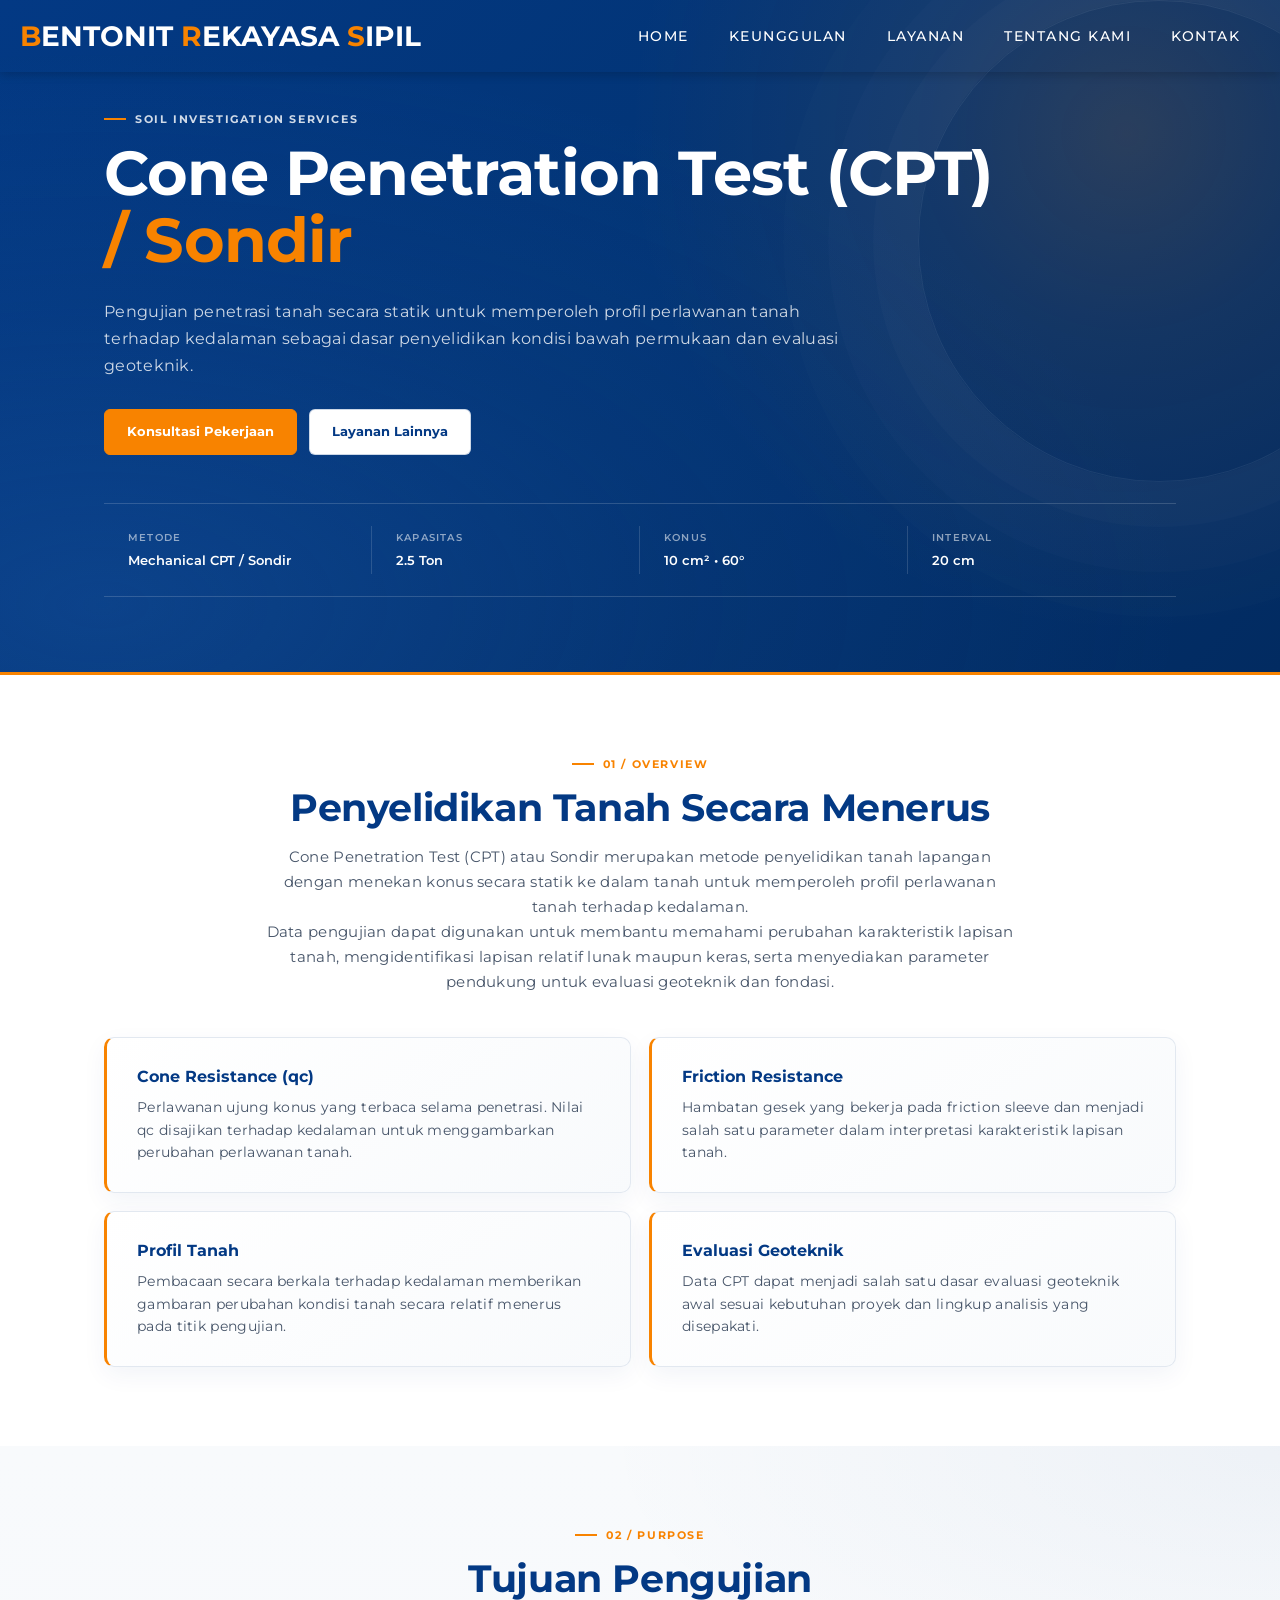
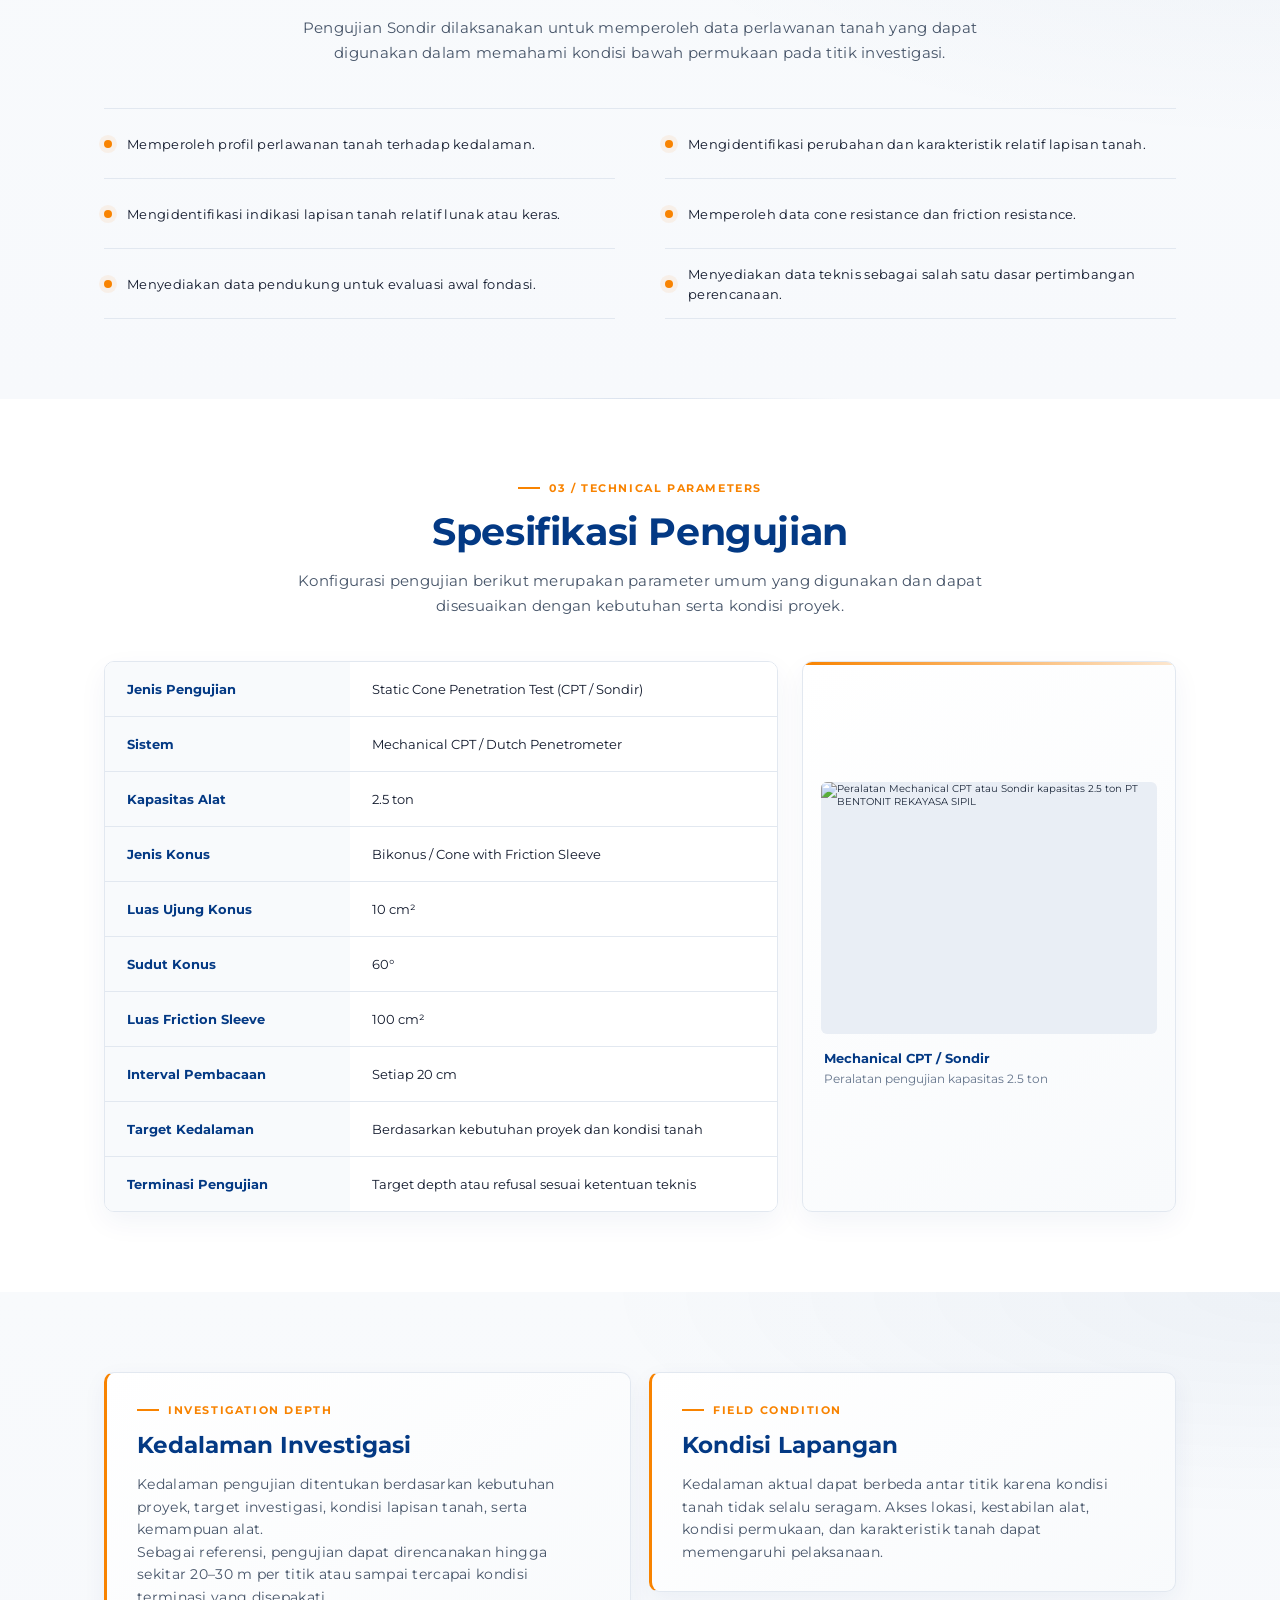
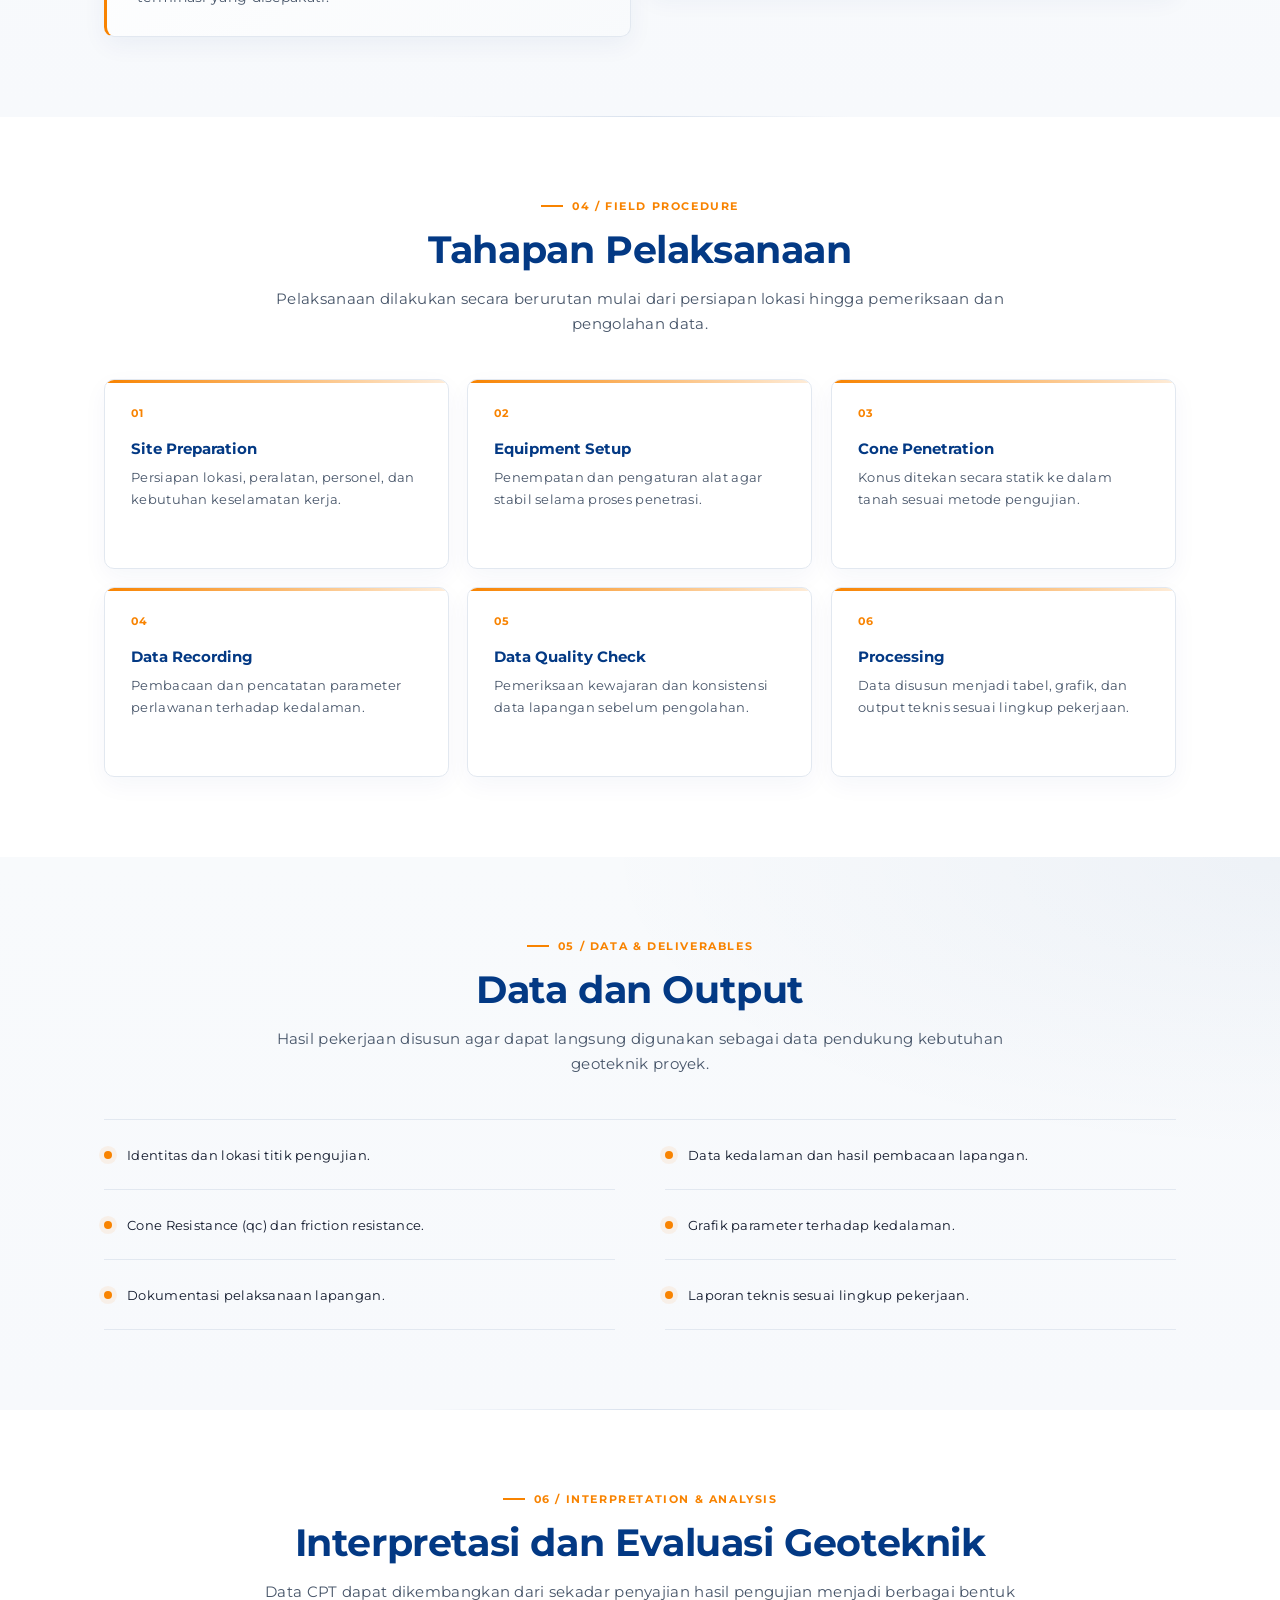
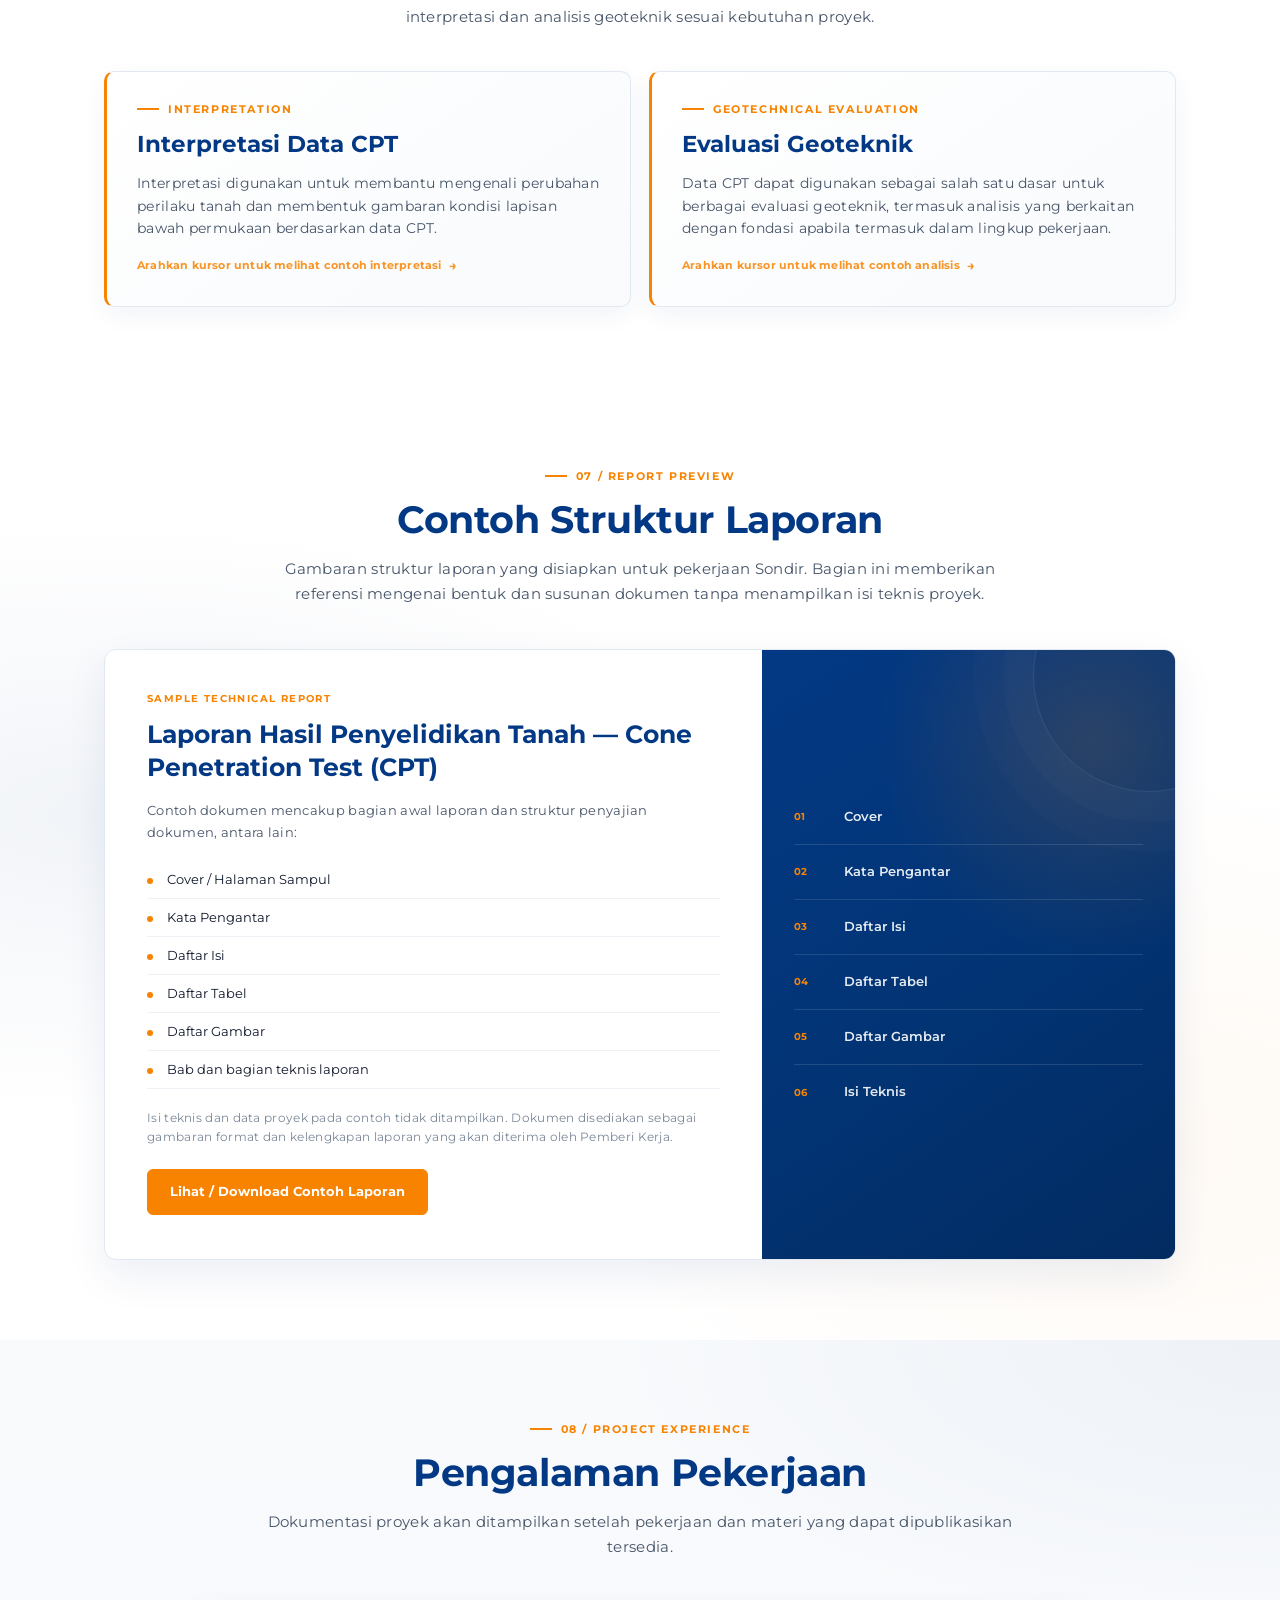
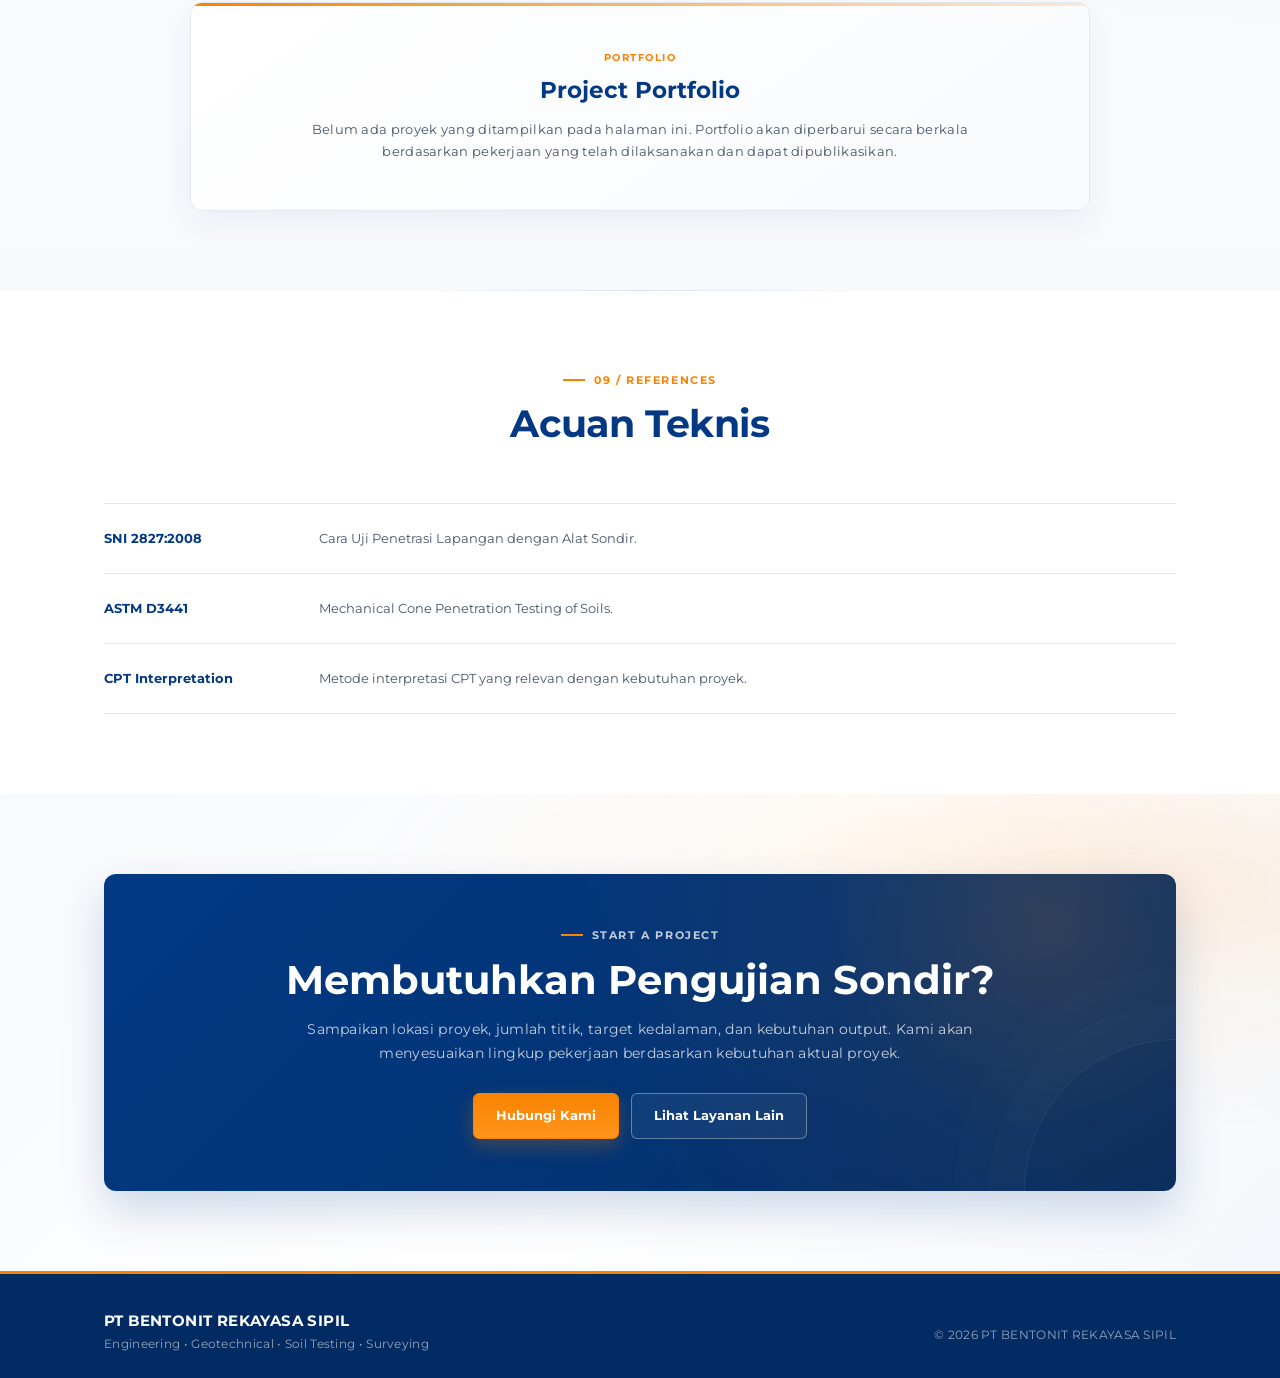
==== commit 964474a4: "Update sondir-cpt.html" ====
--- a/sondir-cpt.html
+++ b/sondir-cpt.html
@@ -1099,7 +1099,7 @@
                             <div class="hover-panel-image">
 
                                 <img
-                                    src="./img/sbt-robertson-1990.png"
+                                    src="img/sbt-robertson-1990.png"
                                     alt="Diagram Soil Behaviour Type SBT Robertson 1990"
                                     loading="lazy"
                                 >
--- a/Sondir.css
+++ b/Sondir.css
@@ -10,7 +10,31 @@
    - Identitas visual mengikuti website utama:
        Navy  = rgb(3, 57, 132)
        Orange = rgb(248, 131, 0)
-   - Animasi reveal menggunakan class .reveal dari app.js.
+
+   KOMPONEN KHUSUS:
+   - Technical section
+   - Technical card
+   - Parameter + foto alat
+   - Workflow
+   - Data & deliverables
+   - Interactive interpretation panel
+   - Interactive geotechnical evaluation panel
+   - Sample report
+   - CTA
+   - Footer
+   - Scroll reveal
+
+   ANIMASI:
+   - .reveal dikendalikan oleh app.js
+   - .technical-hover-panel dikendalikan murni oleh CSS :hover
+   - Tidak membutuhkan JavaScript tambahan untuk hover panel
+
+   PENTING:
+   - Hover panel TIDAK menggunakan position:absolute.
+   - Panel tetap berada di dalam normal document flow.
+   - Ketika panel terbuka, card bertambah tinggi secara natural.
+   - Section berikutnya otomatis terdorong ke bawah.
+   - Jarak antar-section tidak berubah.
    ========================================================================== */
 
 
@@ -21,36 +45,68 @@
 :root {
 
   /* ------------------------------------------------------------------------
-     Warna navy transparan
+     Warna utama halaman
      ------------------------------------------------------------------------ */
+
+  --sondir-navy: rgb(3, 57, 132);
+  --sondir-navy-dark: rgb(2, 43, 100);
+  --sondir-navy-deep: rgb(2, 43, 97);
+
+  --sondir-orange: rgb(248, 131, 0);
+  --sondir-orange-hover: rgb(255, 148, 29);
+
+
+  /* ------------------------------------------------------------------------
+     Warna transparan
+     ------------------------------------------------------------------------ */
+
   --sondir-navy-soft: rgba(3, 57, 132, 0.08);
   --sondir-navy-faint: rgba(3, 57, 132, 0.045);
 
-
-  /* ------------------------------------------------------------------------
-     Warna orange transparan
-     ------------------------------------------------------------------------ */
   --sondir-orange-soft: rgba(248, 131, 0, 0.10);
   --sondir-orange-faint: rgba(248, 131, 0, 0.055);
 
 
   /* ------------------------------------------------------------------------
-     Background section alternatif
+     Warna background
      ------------------------------------------------------------------------ */
+
   --sondir-section-alt: #f7f9fc;
+  --sondir-surface: #ffffff;
+  --sondir-surface-soft: #f8fafc;
 
 
   /* ------------------------------------------------------------------------
-     Lebar maksimum konten halaman Sondir
+     Warna teks
      ------------------------------------------------------------------------ */
+
+  --sondir-text-dark: #0f172a;
+  --sondir-text-muted: #475569;
+  --sondir-text-light: #64748b;
+
+
+  /* ------------------------------------------------------------------------
+     Warna border
+     ------------------------------------------------------------------------ */
+
+  --sondir-border: #e2e8f0;
+  --sondir-border-light: #eef2f6;
+
+
+  /* ------------------------------------------------------------------------
+     Lebar maksimum
+     ------------------------------------------------------------------------ */
+
   --sondir-max-width: 1120px;
 
 
   /* ------------------------------------------------------------------------
      Radius komponen
      ------------------------------------------------------------------------ */
+
   --sondir-radius: 10px;
   --sondir-radius-small: 6px;
+  --sondir-radius-large: 12px;
 
 }
 
@@ -62,21 +118,22 @@
 /*
    style.css global memiliki .container dengan min-height: 100vh.
 
-   Pada halaman detail Sondir, setiap section harus mengikuti tinggi
-   kontennya sendiri agar halaman teknis tidak memiliki ruang kosong
-   yang berlebihan.
+   Pada halaman detail Sondir, container harus mengikuti tinggi konten
+   sebenarnya agar tidak menghasilkan ruang kosong yang berlebihan.
 */
 
 .sondir-page .container {
+
   min-height: auto;
   height: auto;
+
 }
 
 
 /*
-   Container khusus halaman Sondir.
-
-   Tidak mengubah .container global pada halaman lain.
+   Lebar container utama halaman Sondir.
+
+   Tidak mengubah .container pada halaman lain.
 */
 
 .sondir-page .service-hero .container,
@@ -84,12 +141,18 @@
 .sondir-page .service-cta .container {
 
   width: 100%;
-  max-width: var(--sondir-max-width);
-
-  margin: 0 auto;
-
-  padding-left: 24px;
-  padding-right: 24px;
+
+  max-width:
+    var(--sondir-max-width);
+
+  margin:
+    0 auto;
+
+  padding-left:
+    24px;
+
+  padding-right:
+    24px;
 
 }
 
@@ -104,9 +167,12 @@
   height: auto;
 
   width: 100%;
-  max-width: var(--sondir-max-width);
-
-  margin: 0 auto;
+
+  max-width:
+    var(--sondir-max-width);
+
+  margin:
+    0 auto;
 
 }
 
@@ -117,21 +183,23 @@
 
 /*
    .reveal digunakan oleh HTML sebagai penanda elemen yang akan muncul
-   ketika masuk viewport.
-
-   app.js bertugas menambahkan class .active.
-
-   Dengan demikian:
-   HTML  = menentukan elemen yang direveal
-   CSS   = menentukan animasinya
-   JS    = mendeteksi posisi elemen
+   ketika elemen masuk ke viewport.
+
+   app.js:
+   - mendeteksi elemen
+   - menambahkan class .active
+
+   CSS:
+   - mengatur tampilan awal
+   - mengatur animasi masuk
 */
 
 .sondir-page .reveal {
 
   opacity: 0;
 
-  transform: translateY(30px);
+  transform:
+    translateY(30px);
 
   transition:
     opacity 0.7s ease,
@@ -148,28 +216,8 @@
 
   opacity: 1;
 
-  transform: translateY(0);
-
-}
-
-
-/*
-   Accessibility:
-   pengguna yang memilih reduced motion tidak mendapatkan
-   animasi pergerakan.
-*/
-
-@media (prefers-reduced-motion: reduce) {
-
-  .sondir-page .reveal {
-
-    opacity: 1;
-
-    transform: none;
-
-    transition: none;
-
-  }
+  transform:
+    translateY(0);
 
 }
 
@@ -181,11 +229,11 @@
 /*
    Hero menjadi pembuka utama halaman Sondir.
 
-   Konsep:
-   - Navy sebagai warna dominan.
-   - Orange sebagai aksen identitas.
-   - Tidak menggunakan foto pada hero agar halaman tetap clean.
-   - Radial gradient memberikan nuansa engineering secara halus.
+   Konsep visual:
+   - Navy dominan
+   - Orange sebagai aksen
+   - Gradient engineering yang halus
+   - Tidak menggunakan foto pada hero
 */
 
 .service-hero {
@@ -198,7 +246,6 @@
 
   background:
 
-    /* Cahaya orange kanan atas */
     radial-gradient(
       circle at 88% 20%,
       rgba(248, 131, 0, 0.16) 0%,
@@ -206,7 +253,6 @@
       transparent 40%
     ),
 
-    /* Cahaya navy kiri bawah */
     radial-gradient(
       ellipse at 8% 90%,
       rgba(40, 105, 190, 0.25) 0%,
@@ -214,7 +260,6 @@
       transparent 65%
     ),
 
-    /* Background utama */
     linear-gradient(
       135deg,
       #033984 0%,
@@ -223,7 +268,7 @@
     );
 
   border-bottom:
-    3px solid var(--accent-orange);
+    3px solid var(--sondir-orange);
 
 }
 
@@ -247,14 +292,16 @@
   border:
     1px solid rgba(255, 255, 255, 0.07);
 
-  border-radius: 50%;
+  border-radius:
+    50%;
 
   box-shadow:
     0 0 0 45px rgba(255, 255, 255, 0.015),
     0 0 0 90px rgba(255, 255, 255, 0.012),
     0 0 0 135px rgba(255, 255, 255, 0.008);
 
-  pointer-events: none;
+  pointer-events:
+    none;
 
 }
 
@@ -280,6 +327,7 @@
   min-height: 620px;
 
   padding-top: 110px;
+
   padding-bottom: 75px;
 
 }
@@ -293,7 +341,8 @@
 
   width: 100%;
 
-  max-width: 900px;
+  max-width:
+    900px;
 
 }
 
@@ -302,15 +351,6 @@
    5. SERVICE EYEBROW
    ========================================================================== */
 
-/*
-   Label kecil seperti:
-   01 / Overview
-   02 / Scope
-   03 / Technical Parameters
-
-   Dibuat konsisten untuk seluruh halaman.
-*/
-
 .service-eyebrow {
 
   display: inline-flex;
@@ -321,19 +361,26 @@
 
   position: relative;
 
-  color: var(--accent-orange);
-
-  font-size: 1.1rem;
-
-  font-weight: 700;
-
-  text-transform: uppercase;
-
-  letter-spacing: 0.16rem;
-
-  line-height: 1.5;
-
-  margin-bottom: 13px;
+  color:
+    var(--sondir-orange);
+
+  font-size:
+    1.1rem;
+
+  font-weight:
+    700;
+
+  text-transform:
+    uppercase;
+
+  letter-spacing:
+    0.16rem;
+
+  line-height:
+    1.5;
+
+  margin-bottom:
+    13px;
 
 }
 
@@ -350,9 +397,10 @@
   height: 2px;
 
   background-color:
-    var(--accent-orange);
-
-  flex-shrink: 0;
+    var(--sondir-orange);
+
+  flex-shrink:
+    0;
 
 }
 
@@ -369,14 +417,10 @@
 }
 
 
-/*
-   Garis eyebrow hero tetap orange.
-*/
-
 .service-hero .service-eyebrow::before {
 
   background-color:
-    var(--accent-orange);
+    var(--sondir-orange);
 
 }
 
@@ -387,55 +431,57 @@
 
 .service-hero h1 {
 
-  max-width: 900px;
-
-  color: #ffffff;
+  max-width:
+    900px;
+
+  color:
+    #ffffff;
 
   font-size:
     clamp(3.6rem, 5vw, 6.2rem);
 
-  line-height: 1.08;
-
-  font-weight: 700;
-
-  letter-spacing: -0.08rem;
-
-  margin-bottom: 24px;
-
-}
-
-
-/*
-   Accent pada judul:
-   " / Sondir"
-*/
+  line-height:
+    1.08;
+
+  font-weight:
+    700;
+
+  letter-spacing:
+    -0.08rem;
+
+  margin-bottom:
+    24px;
+
+}
+
 
 .service-hero h1 .brand-accent {
 
   color:
-    var(--accent-orange);
-
-}
-
-
-/*
-   Deskripsi hero.
-*/
+    var(--sondir-orange);
+
+}
+
 
 .service-hero-description {
 
-  max-width: 760px;
+  max-width:
+    760px;
 
   color:
     rgba(255, 255, 255, 0.80);
 
-  font-size: 1.6rem;
-
-  line-height: 2.7rem;
-
-  font-weight: 400;
-
-  margin-top: 0;
+  font-size:
+    1.6rem;
+
+  line-height:
+    2.7rem;
+
+  font-weight:
+    400;
+
+  margin-top:
+    0;
 
 }
 
@@ -444,10 +490,6 @@
    7. HERO ACTIONS
    ========================================================================== */
 
-/*
-   Tombol hero.
-*/
-
 .service-hero-actions {
 
   display: flex;
@@ -458,21 +500,129 @@
 
   gap: 12px;
 
-  margin-top: 30px;
+  margin-top:
+    30px;
 
 }
 
 
 /* ==========================================================================
-   8. TECHNICAL SUMMARY
+   8. BUTTON SYSTEM
    ========================================================================== */
 
-/*
-   Ringkasan teknis di bawah hero.
-
-   Dibuat seperti specification strip,
-   bukan card besar.
-*/
+.sondir-page .btn {
+
+  display: inline-flex;
+
+  align-items: center;
+
+  justify-content: center;
+
+  min-height:
+    46px;
+
+  padding:
+    12px 22px;
+
+  border:
+    1px solid transparent;
+
+  border-radius:
+    6px;
+
+  font-size:
+    1.25rem;
+
+  line-height:
+    1.5;
+
+  font-weight:
+    700;
+
+  text-decoration:
+    none;
+
+  cursor:
+    pointer;
+
+  transition:
+    background-color 0.3s ease,
+    border-color 0.3s ease,
+    color 0.3s ease,
+    transform 0.3s ease,
+    box-shadow 0.3s ease;
+
+}
+
+
+.sondir-page .btn-primary {
+
+  color:
+    #ffffff;
+
+  background:
+    var(--sondir-orange);
+
+  border-color:
+    var(--sondir-orange);
+
+}
+
+
+.sondir-page .btn-primary:hover {
+
+  color:
+    #ffffff;
+
+  background:
+    var(--sondir-orange-hover);
+
+  border-color:
+    var(--sondir-orange-hover);
+
+  transform:
+    translateY(-2px);
+
+  box-shadow:
+    0 8px 22px rgba(248, 131, 0, 0.25);
+
+}
+
+
+.sondir-page .btn-secondary {
+
+  color:
+    var(--sondir-navy);
+
+  background:
+    #ffffff;
+
+  border-color:
+    rgba(3, 57, 132, 0.20);
+
+}
+
+
+.sondir-page .btn-secondary:hover {
+
+  color:
+    #ffffff;
+
+  background:
+    var(--sondir-navy);
+
+  border-color:
+    var(--sondir-navy);
+
+  transform:
+    translateY(-2px);
+
+}
+
+
+/* ==========================================================================
+   9. TECHNICAL SUMMARY
+   ========================================================================== */
 
 .technical-summary {
 
@@ -483,7 +633,8 @@
   grid-template-columns:
     repeat(4, minmax(0, 1fr));
 
-  margin-top: 48px;
+  margin-top:
+    48px;
 
   border-top:
     1px solid rgba(255, 255, 255, 0.16);
@@ -494,15 +645,12 @@
 }
 
 
-/*
-   Item summary.
-*/
-
 .technical-summary-item {
 
   position: relative;
 
-  min-height: 92px;
+  min-height:
+    92px;
 
   display: flex;
 
@@ -510,14 +658,11 @@
 
   justify-content: center;
 
-  padding: 18px 24px;
-
-}
-
-
-/*
-   Garis vertikal antar summary.
-*/
+  padding:
+    18px 24px;
+
+}
+
 
 .technical-summary-item:not(:last-child)::after {
 
@@ -525,10 +670,14 @@
 
   position: absolute;
 
-  top: 22px;
-  right: 0;
-
-  width: 1px;
+  top:
+    22px;
+
+  right:
+    0;
+
+  width:
+    1px;
 
   height:
     calc(100% - 44px);
@@ -539,47 +688,48 @@
 }
 
 
-/*
-   Label summary.
-*/
-
 .technical-summary-item span {
 
   color:
     rgba(255, 255, 255, 0.55);
 
-  font-size: 1rem;
-
-  font-weight: 600;
-
-  text-transform: uppercase;
-
-  letter-spacing: 0.12rem;
-
-  margin-bottom: 7px;
-
-}
-
-
-/*
-   Nilai summary.
-*/
+  font-size:
+    1rem;
+
+  font-weight:
+    600;
+
+  text-transform:
+    uppercase;
+
+  letter-spacing:
+    0.12rem;
+
+  margin-bottom:
+    7px;
+
+}
+
 
 .technical-summary-item strong {
 
-  color: #ffffff;
-
-  font-size: 1.3rem;
-
-  line-height: 1.8rem;
-
-  font-weight: 600;
+  color:
+    #ffffff;
+
+  font-size:
+    1.3rem;
+
+  line-height:
+    1.8rem;
+
+  font-weight:
+    600;
 
 }
 
 
 /* ==========================================================================
-   9. GENERAL TECHNICAL SECTION
+   10. GENERAL TECHNICAL SECTION
    ========================================================================== */
 
 .technical-section {
@@ -588,14 +738,17 @@
 
   width: 100%;
 
-  padding-top: 80px;
-
-  padding-bottom: 80px;
+  padding-top:
+    80px;
+
+  padding-bottom:
+    80px;
 
   background-color:
     #ffffff;
 
-  overflow: hidden;
+  overflow:
+    visible;
 
 }
 
@@ -623,23 +776,23 @@
 }
 
 
-/*
-   Garis dekoratif halus.
-*/
-
 .technical-section.alt::after {
 
   content: '';
 
   position: absolute;
 
-  bottom: 0;
-  left: 50%;
+  bottom:
+    0;
+
+  left:
+    50%;
 
   width:
     min(420px, 60%);
 
-  height: 1px;
+  height:
+    1px;
 
   transform:
     translateX(-50%);
@@ -656,69 +809,80 @@
 
 
 /* ==========================================================================
-   10. SECTION INTRO
+   11. SECTION INTRO
    ========================================================================== */
 
 .section-intro {
 
   width: 100%;
 
-  max-width: 850px;
+  max-width:
+    850px;
 
   margin:
     0 auto 42px auto;
 
-  text-align: center;
-
-}
-
+  text-align:
+    center;
+
+}
+
+
+.section-intro h2 {
+
+  color:
+    var(--sondir-navy);
+
+  font-size:
+    clamp(2.6rem, 4vw, 3.8rem);
+
+  line-height:
+    1.2;
+
+  font-weight:
+    700;
+
+  letter-spacing:
+    -0.04rem;
+
+  margin-bottom:
+    14px;
+
+}
+
+
+.section-intro p {
+
+  max-width:
+    760px;
+
+  margin:
+    0 auto;
+
+  color:
+    var(--sondir-text-muted);
+
+  font-size:
+    1.45rem;
+
+  line-height:
+    2.5rem;
+
+}
+
+
+/* ==========================================================================
+   12. TECHNICAL GRID
+   ========================================================================== */
 
 /*
-   Judul section.
+   align-items: start sangat penting untuk card interaktif.
+
+   Ketika satu card memanjang karena hover panel:
+   - card tersebut bertambah tinggi
+   - card sebelah tidak ikut dipaksa memiliki tinggi yang sama
+   - tidak muncul ruang kosong visual di dalam card sebelah
 */
-
-.section-intro h2 {
-
-  color:
-    var(--primary-navy);
-
-  font-size:
-    clamp(2.6rem, 4vw, 3.8rem);
-
-  line-height: 1.2;
-
-  font-weight: 700;
-
-  letter-spacing: -0.04rem;
-
-  margin-bottom: 14px;
-
-}
-
-
-/*
-   Paragraf section.
-*/
-
-.section-intro p {
-
-  max-width: 760px;
-
-  margin: 0 auto;
-
-  color:
-    var(--text-muted);
-
-  font-size: 1.45rem;
-
-  line-height: 2.5rem;
-
-}
-
-
-/* ==========================================================================
-   11. TECHNICAL GRID
-   ========================================================================== */
 
 .technical-grid {
 
@@ -729,20 +893,28 @@
   grid-template-columns:
     repeat(2, minmax(0, 1fr));
 
-  gap: 18px;
+  gap:
+    18px;
+
+  align-items:
+    start;
 
 }
 
 
 /*
-   Technical card.
+   Technical card dasar.
 */
 
 .technical-card {
 
   position: relative;
 
-  padding: 28px 30px;
+  min-width:
+    0;
+
+  padding:
+    28px 30px;
 
   background:
 
@@ -753,10 +925,10 @@
     );
 
   border:
-    1px solid var(--border-color);
+    1px solid var(--sondir-border);
 
   border-left:
-    3px solid var(--accent-orange);
+    3px solid var(--sondir-orange);
 
   border-radius:
     var(--sondir-radius);
@@ -772,18 +944,11 @@
 }
 
 
-/*
-   Hover technical card.
-*/
-
 .technical-card:hover {
 
   transform:
     translateY(-4px);
 
-  border-left-color:
-    var(--accent-orange);
-
   box-shadow:
     0 16px 32px rgba(3, 57, 132, 0.10);
 
@@ -791,76 +956,107 @@
 
 
 /*
-   Judul card.
+   Interactive card tidak ikut bergerak ke atas.
+
+   Alasannya:
+   panel akan membuka ke bawah dan card harus terasa seperti
+   satu blok yang tetap berada pada posisi awal.
 */
 
+.technical-card-interactive:hover {
+
+  transform:
+    translateY(0);
+
+  box-shadow:
+    0 16px 32px rgba(3, 57, 132, 0.10);
+
+}
+
+
+/*
+   Judul h3.
+*/
+
 .technical-card h3 {
 
   color:
-    var(--primary-navy);
-
-  font-size: 1.55rem;
-
-  line-height: 2.2rem;
-
-  font-weight: 700;
-
-  margin-bottom: 8px;
+    var(--sondir-navy);
+
+  font-size:
+    1.55rem;
+
+  line-height:
+    2.2rem;
+
+  font-weight:
+    700;
+
+  margin-bottom:
+    8px;
 
 }
 
 
 /*
-   Card yang menggunakan h2.
+   Judul h2.
 */
 
 .technical-card h2 {
 
   color:
-    var(--primary-navy);
-
-  font-size: 2.3rem;
-
-  line-height: 1.3;
-
-  font-weight: 700;
-
-  margin-bottom: 12px;
+    var(--sondir-navy);
+
+  font-size:
+    2.3rem;
+
+  line-height:
+    1.3;
+
+  font-weight:
+    700;
+
+  margin-bottom:
+    12px;
 
 }
 
 
 /*
-   Paragraf card.
+   Paragraf.
 */
 
 .technical-card p {
 
   color:
-    var(--text-muted);
-
-  font-size: 1.35rem;
-
-  line-height: 2.25rem;
-
-  margin-top: 0;
+    var(--sondir-text-muted);
+
+  font-size:
+    1.35rem;
+
+  line-height:
+    2.25rem;
+
+  margin-top:
+    0;
 
 }
 
 
 /*
-   List pada technical card.
-
-   Dibuat clean tanpa bullet browser default.
+   List umum.
 */
 
 .technical-card ul {
 
-  list-style: none;
-
-  margin: 12px 0 0 0;
-
-  padding: 0;
+  list-style:
+    none;
+
+  margin:
+    12px 0 0 0;
+
+  padding:
+    0;
 
 }
 
@@ -873,11 +1069,13 @@
     8px 0 8px 19px;
 
   color:
-    var(--text-muted);
-
-  font-size: 1.3rem;
-
-  line-height: 2rem;
+    var(--sondir-text-muted);
+
+  font-size:
+    1.3rem;
+
+  line-height:
+    2rem;
 
 }
 
@@ -888,24 +1086,29 @@
 
   position: absolute;
 
-  left: 0;
-
-  top: 17px;
-
-  width: 6px;
-
-  height: 6px;
-
-  border-radius: 50%;
+  left:
+    0;
+
+  top:
+    17px;
+
+  width:
+    6px;
+
+  height:
+    6px;
+
+  border-radius:
+    50%;
 
   background-color:
-    var(--accent-orange);
+    var(--sondir-orange);
 
 }
 
 
 /* ==========================================================================
-   12. SCOPE LIST
+   13. SCOPE LIST
    ========================================================================== */
 
 .scope-list {
@@ -917,10 +1120,11 @@
   grid-template-columns:
     repeat(2, minmax(0, 1fr));
 
-  gap: 0 45px;
+  gap:
+    0 45px;
 
   border-top:
-    1px solid var(--border-color);
+    1px solid var(--sondir-border);
 
 }
 
@@ -934,12 +1138,14 @@
   grid-template-columns:
     52px minmax(0, 1fr);
 
-  gap: 18px;
-
-  padding: 25px 0;
+  gap:
+    18px;
+
+  padding:
+    25px 0;
 
   border-bottom:
-    1px solid var(--border-color);
+    1px solid var(--sondir-border);
 
 }
 
@@ -948,20 +1154,26 @@
 
   display: flex;
 
-  align-items: flex-start;
-
-  justify-content: flex-start;
-
-  color:
-    var(--accent-orange);
-
-  font-size: 1.25rem;
-
-  font-weight: 700;
-
-  letter-spacing: 0.08rem;
-
-  padding-top: 3px;
+  align-items:
+    flex-start;
+
+  justify-content:
+    flex-start;
+
+  color:
+    var(--sondir-orange);
+
+  font-size:
+    1.25rem;
+
+  font-weight:
+    700;
+
+  letter-spacing:
+    0.08rem;
+
+  padding-top:
+    3px;
 
 }
 
@@ -969,15 +1181,19 @@
 .scope-item h3 {
 
   color:
-    var(--primary-navy);
-
-  font-size: 1.5rem;
-
-  line-height: 2.1rem;
-
-  font-weight: 700;
-
-  margin-bottom: 6px;
+    var(--sondir-navy);
+
+  font-size:
+    1.5rem;
+
+  line-height:
+    2.1rem;
+
+  font-weight:
+    700;
+
+  margin-bottom:
+    6px;
 
 }
 
@@ -985,32 +1201,23 @@
 .scope-item p {
 
   color:
-    var(--text-muted);
-
-  font-size: 1.3rem;
-
-  line-height: 2.15rem;
-
-  margin-top: 0;
+    var(--sondir-text-muted);
+
+  font-size:
+    1.3rem;
+
+  line-height:
+    2.15rem;
+
+  margin-top:
+    0;
 
 }
 
 
 /* ==========================================================================
-   13. PARAMETER LAYOUT
+   14. PARAMETER LAYOUT
    ========================================================================== */
-
-/*
-   BAGIAN BARU UNTUK FOTO ALAT.
-
-   Layout:
-   kiri  = tabel spesifikasi
-   kanan = foto peralatan
-
-   Tujuan:
-   Foto tidak berdiri sebagai katalog,
-   tetapi menjadi bagian dari penjelasan teknis.
-*/
 
 .parameter-layout {
 
@@ -1022,25 +1229,28 @@
     minmax(0, 1.35fr)
     minmax(320px, 0.75fr);
 
-  gap: 24px;
-
-  align-items: stretch;
+  gap:
+    24px;
+
+  align-items:
+    stretch;
 
 }
 
 
 /* ==========================================================================
-   14. SPECIFICATION TABLE
+   15. SPECIFICATION TABLE
    ========================================================================== */
 
 .spec-table-wrapper {
 
   width: 100%;
 
-  overflow-x: auto;
+  overflow-x:
+    auto;
 
   border:
-    1px solid var(--border-color);
+    1px solid var(--sondir-border);
 
   border-radius:
     var(--sondir-radius);
@@ -1058,9 +1268,11 @@
 
   width: 100%;
 
-  min-width: 680px;
-
-  border-collapse: collapse;
+  min-width:
+    680px;
+
+  border-collapse:
+    collapse;
 
   background-color:
     #ffffff;
@@ -1071,33 +1283,40 @@
 .spec-table th,
 .spec-table td {
 
-  padding: 17px 22px;
+  padding:
+    17px 22px;
 
   border-bottom:
-    1px solid var(--border-color);
-
-  font-size: 1.3rem;
-
-  line-height: 2rem;
-
-  vertical-align: middle;
+    1px solid var(--sondir-border);
+
+  font-size:
+    1.3rem;
+
+  line-height:
+    2rem;
+
+  vertical-align:
+    middle;
 
 }
 
 
 .spec-table th {
 
-  width: 36%;
-
-  color:
-    var(--primary-navy);
+  width:
+    36%;
+
+  color:
+    var(--sondir-navy);
 
   background-color:
     #f8fafc;
 
-  font-weight: 700;
-
-  text-align: left;
+  font-weight:
+    700;
+
+  text-align:
+    left;
 
 }
 
@@ -1105,9 +1324,10 @@
 .spec-table td {
 
   color:
-    var(--text-dark);
-
-  font-weight: 400;
+    var(--sondir-text-dark);
+
+  font-weight:
+    400;
 
   background-color:
     #ffffff;
@@ -1118,7 +1338,8 @@
 .spec-table tr:last-child th,
 .spec-table tr:last-child td {
 
-  border-bottom: none;
+  border-bottom:
+    none;
 
 }
 
@@ -1140,36 +1361,32 @@
 
 
 /* ==========================================================================
-   15. EQUIPMENT SHOWCASE
+   16. EQUIPMENT SHOWCASE
    ========================================================================== */
 
-/*
-   Foto alat Sondir.
-
-   Foto dibuat seperti technical showcase:
-   - tidak terlalu besar
-   - tidak seperti gallery
-   - tetap memiliki caption
-   - visualnya menjadi pendukung spesifikasi
-*/
-
 .equipment-showcase {
 
   position: relative;
 
   display: flex;
 
-  flex-direction: column;
-
-  justify-content: center;
-
-  min-width: 0;
-
-  margin: 0;
-
-  padding: 18px;
+  flex-direction:
+    column;
+
+  justify-content:
+    center;
+
+  min-width:
+    0;
+
+  margin:
+    0;
+
+  padding:
+    18px;
 
   background:
+
     linear-gradient(
       145deg,
       #ffffff 0%,
@@ -1177,7 +1394,7 @@
     );
 
   border:
-    1px solid var(--border-color);
+    1px solid var(--sondir-border);
 
   border-radius:
     var(--sondir-radius);
@@ -1185,14 +1402,11 @@
   box-shadow:
     0 10px 28px rgba(3, 57, 132, 0.055);
 
-  overflow: hidden;
-
-}
-
-
-/*
-   Garis orange tipis di bagian atas.
-*/
+  overflow:
+    hidden;
+
+}
+
 
 .equipment-showcase::before {
 
@@ -1200,38 +1414,40 @@
 
   position: absolute;
 
-  top: 0;
-  left: 0;
-
-  width: 100%;
-  height: 3px;
+  top:
+    0;
+
+  left:
+    0;
+
+  width:
+    100%;
+
+  height:
+    3px;
 
   background:
     linear-gradient(
       90deg,
-      var(--accent-orange),
+      var(--sondir-orange),
       rgba(248, 131, 0, 0.18)
     );
 
 }
 
 
-/*
-   Wrapper foto.
-
-   Rasio dibuat landscape agar foto alat terlihat
-   seperti dokumentasi teknis profesional.
-*/
-
 .equipment-image {
 
   position: relative;
 
-  width: 100%;
-
-  aspect-ratio: 4 / 3;
-
-  overflow: hidden;
+  width:
+    100%;
+
+  aspect-ratio:
+    4 / 3;
+
+  overflow:
+    hidden;
 
   border-radius:
     var(--sondir-radius-small);
@@ -1242,23 +1458,22 @@
 }
 
 
-/*
-   Foto alat.
-
-   object-fit memastikan gambar tidak gepeng.
-*/
-
 .equipment-image img {
 
-  display: block;
-
-  width: 100%;
-
-  height: 100%;
-
-  object-fit: cover;
-
-  object-position: center;
+  display:
+    block;
+
+  width:
+    100%;
+
+  height:
+    100%;
+
+  object-fit:
+    cover;
+
+  object-position:
+    center;
 
   transition:
     transform 0.5s ease;
@@ -1266,10 +1481,6 @@
 }
 
 
-/*
-   Hover foto sangat ringan.
-*/
-
 .equipment-showcase:hover .equipment-image img {
 
   transform:
@@ -1278,17 +1489,16 @@
 }
 
 
-/*
-   Caption foto.
-*/
-
 .equipment-showcase figcaption {
 
-  display: flex;
-
-  flex-direction: column;
-
-  gap: 3px;
+  display:
+    flex;
+
+  flex-direction:
+    column;
+
+  gap:
+    3px;
 
   padding:
     15px 3px 3px 3px;
@@ -1299,13 +1509,16 @@
 .equipment-showcase figcaption strong {
 
   color:
-    var(--primary-navy);
-
-  font-size: 1.3rem;
-
-  line-height: 1.8rem;
-
-  font-weight: 700;
+    var(--sondir-navy);
+
+  font-size:
+    1.3rem;
+
+  line-height:
+    1.8rem;
+
+  font-weight:
+    700;
 
 }
 
@@ -1313,38 +1526,833 @@
 .equipment-showcase figcaption span {
 
   color:
-    var(--text-muted);
-
-  font-size: 1.15rem;
-
-  line-height: 1.8rem;
+    var(--sondir-text-light);
+
+  font-size:
+    1.15rem;
+
+  line-height:
+    1.8rem;
 
 }
 
 
 /* ==========================================================================
-   16. WORKFLOW / FIELD PROCEDURE
+   17. INTERACTIVE INTERPRETATION / GEOTECHNICAL CARD
    ========================================================================== */
 
-.workflow-grid {
-
-  width: 100%;
-
-  display: grid;
+/*
+   CARD INTERAKTIF:
+
+   Pengguna tidak perlu klik.
+
+   Saat cursor diarahkan ke card:
+       .technical-card-interactive:hover
+       -> panel terbuka
+
+   Saat cursor menjauh:
+       -> panel menutup secara smooth
+
+
+   PERUBAHAN PENTING:
+
+   Panel TIDAK menggunakan position:absolute.
+
+   Panel berada dalam normal document flow.
+
+   Artinya:
+
+       Card awal
+          ↓
+       Hover
+          ↓
+       Panel terbuka
+          ↓
+       Card bertambah tinggi
+          ↓
+       Grid section bertambah tinggi
+          ↓
+       Section berikutnya terdorong ke bawah
+
+   Dengan mekanisme ini tidak diperlukan margin/padding tambahan
+   khusus untuk mengantisipasi tinggi panel.
+*/
+
+.technical-card-interactive {
+
+  position:
+    relative;
+
+  cursor:
+    default;
+
+}
+
+
+/*
+   Konten utama card interaktif.
+*/
+
+.technical-card-main {
+
+  position:
+    relative;
+
+  z-index:
+    2;
+
+}
+
+
+/*
+   Indikator kecil untuk memberi tahu user bahwa card dapat diarahkan.
+*/
+
+.hover-indicator {
+
+  display:
+    inline-flex;
+
+  align-items:
+    center;
+
+  gap:
+    7px;
+
+  margin-top:
+    18px;
+
+  color:
+    var(--sondir-orange);
+
+  font-size:
+    1.05rem;
+
+  line-height:
+    1.6rem;
+
+  font-weight:
+    700;
+
+  letter-spacing:
+    0.02rem;
+
+  opacity:
+    0.85;
+
+}
+
+
+.hover-indicator::after {
+
+  content:
+    '→';
+
+  font-size:
+    1.25rem;
+
+  transition:
+    transform 0.3s ease;
+
+}
+
+
+.technical-card-interactive:hover .hover-indicator::after {
+
+  transform:
+    translateX(4px);
+
+}
+
+
+/* ==========================================================================
+   18. TECHNICAL HOVER PANEL
+   ========================================================================== */
+
+/*
+   INI BAGIAN PALING PENTING.
+
+   Panel sekarang merupakan bagian normal dari card.
+
+   BUKAN:
+
+       position: absolute;
+
+   Karena absolute membuat panel keluar dari flow halaman.
+
+   Sekarang menggunakan:
+
+       max-height: 0
+       opacity: 0
+       visibility: hidden
+       overflow: hidden
+
+   Saat hover:
+
+       max-height: 3000px
+       opacity: 1
+       visibility: visible
+
+   Dengan demikian tinggi card mengikuti isi panel.
+*/
+
+.technical-hover-panel {
+
+  position:
+    relative;
+
+  top:
+    auto;
+
+  left:
+    auto;
+
+  width:
+    100%;
+
+  min-width:
+    0;
+
+  height:
+    auto;
+
+  max-height:
+    0;
+
+  margin-top:
+    0;
+
+  padding:
+    0 20px;
+
+  background:
+    rgba(255, 255, 255, 0.98);
+
+  border:
+    1px solid rgba(3, 57, 132, 0.14);
+
+  border-top:
+    3px solid var(--sondir-orange);
+
+  border-radius:
+    var(--sondir-radius);
+
+  box-shadow:
+    0 18px 38px rgba(3, 57, 132, 0.12);
+
+  opacity:
+    0;
+
+  visibility:
+    hidden;
+
+  pointer-events:
+    none;
+
+  overflow:
+    hidden;
+
+  transform:
+    translateY(-6px);
+
+  transform-origin:
+    top center;
+
+  z-index:
+    5;
+
+  transition:
+    max-height 0.55s ease,
+    margin-top 0.35s ease,
+    padding-top 0.35s ease,
+    padding-bottom 0.35s ease,
+    opacity 0.30s ease,
+    transform 0.35s ease,
+    visibility 0.30s ease;
+
+}
+
+
+/*
+   Saat card di-hover:
+
+   - panel mendapat tinggi
+   - panel mendapat margin atas
+   - panel mendapat padding
+   - card ikut bertambah tinggi
+   - section berikutnya otomatis turun
+*/
+
+.technical-card-interactive:hover .technical-hover-panel {
+
+  max-height:
+    3000px;
+
+  margin-top:
+    16px;
+
+  padding-top:
+    20px;
+
+  padding-bottom:
+    20px;
+
+  opacity:
+    1;
+
+  visibility:
+    visible;
+
+  pointer-events:
+    auto;
+
+  transform:
+    translateY(0);
+
+}
+
+
+/*
+   Focus keyboard.
+
+   Jika suatu saat panel memiliki elemen focusable,
+   informasi tetap dapat dibuka melalui keyboard.
+*/
+
+.technical-card-interactive:focus-within .technical-hover-panel {
+
+  max-height:
+    3000px;
+
+  margin-top:
+    16px;
+
+  padding-top:
+    20px;
+
+  padding-bottom:
+    20px;
+
+  opacity:
+    1;
+
+  visibility:
+    visible;
+
+  pointer-events:
+    auto;
+
+  transform:
+    translateY(0);
+
+}
+
+
+/*
+   Header panel.
+*/
+
+.hover-panel-header {
+
+  display:
+    flex;
+
+  flex-direction:
+    column;
+
+  gap:
+    4px;
+
+  margin-bottom:
+    14px;
+
+  padding-bottom:
+    12px;
+
+  border-bottom:
+    1px solid var(--sondir-border);
+
+}
+
+
+.hover-panel-header span {
+
+  color:
+    var(--sondir-orange);
+
+  font-size:
+    0.95rem;
+
+  line-height:
+    1.5rem;
+
+  font-weight:
+    700;
+
+  text-transform:
+    uppercase;
+
+  letter-spacing:
+    0.11rem;
+
+}
+
+
+.hover-panel-header strong {
+
+  color:
+    var(--sondir-navy);
+
+  font-size:
+    1.35rem;
+
+  line-height:
+    1.9rem;
+
+  font-weight:
+    700;
+
+}
+
+
+/* ==========================================================================
+   19. HOVER PANEL IMAGE
+   ========================================================================== */
+
+.hover-panel-image {
+
+  width:
+    100%;
+
+  display:
+    flex;
+
+  justify-content:
+    center;
+
+  align-items:
+    center;
+
+  padding:
+    8px 0 15px 0;
+
+  background:
+    #ffffff;
+
+}
+
+
+.hover-panel-image img {
+
+  display:
+    block;
+
+  width:
+    100%;
+
+  max-width:
+    460px;
+
+  height:
+    auto;
+
+  max-height:
+    310px;
+
+  object-fit:
+    contain;
+
+  border:
+    1px solid var(--sondir-border-light);
+
+  border-radius:
+    var(--sondir-radius-small);
+
+  background:
+    #ffffff;
+
+}
+
+
+/*
+   Grafik evaluasi geoteknik dapat sedikit lebih lebar.
+*/
+
+.technical-card-interactive:nth-child(2) .hover-panel-image img {
+
+  max-width:
+    500px;
+
+  max-height:
+    280px;
+
+}
+
+
+/* ==========================================================================
+   20. HOVER PANEL CONTENT
+   ========================================================================== */
+
+.hover-panel-content {
+
+  width:
+    100%;
+
+}
+
+
+.hover-panel-content > p {
+
+  color:
+    var(--sondir-text-muted);
+
+  font-size:
+    1.15rem;
+
+  line-height:
+    1.9rem;
+
+  margin:
+    0 0 13px 0;
+
+}
+
+
+.hover-panel-content strong {
+
+  color:
+    var(--sondir-navy);
+
+  font-weight:
+    700;
+
+}
+
+
+/*
+   Catatan di bagian bawah panel.
+
+   Digunakan untuk menjelaskan bahwa contoh metode/analisis
+   bukan batasan seluruh scope layanan.
+*/
+
+.hover-panel-note {
+
+  margin-top:
+    16px !important;
+
+  padding:
+    13px 15px;
+
+  color:
+    #526174 !important;
+
+  font-size:
+    1.05rem !important;
+
+  line-height:
+    1.75rem !important;
+
+  background:
+    var(--sondir-navy-faint);
+
+  border-left:
+    2px solid var(--sondir-navy);
+
+  border-radius:
+    0 var(--sondir-radius-small) var(--sondir-radius-small) 0;
+
+}
+
+
+/* ==========================================================================
+   21. SBT ROBERTSON LIST
+   ========================================================================== */
+
+/*
+   Daftar zona SBT ditempatkan DI DALAM hover panel.
+
+   Rekomendasi desain:
+   - Grafik tetap menjadi visual utama.
+   - Penjelasan zona berada di bawah grafik.
+   - Tidak menumpuk teks di atas gambar Robertson.
+   - Dengan demikian gambar asli tetap mudah dibaca.
+   - Penjelasan tetap berada dalam satu technical textbox.
+*/
+
+.sbt-list {
+
+  display:
+    grid;
+
+  grid-template-columns:
+    repeat(2, minmax(0, 1fr));
+
+  gap:
+    0 16px;
+
+  margin:
+    12px 0 0 0;
+
+  border-top:
+    1px solid var(--sondir-border);
+
+}
+
+
+.sbt-item {
+
+  display:
+    grid;
+
+  grid-template-columns:
+    34px minmax(0, 1fr);
+
+  gap:
+    11px;
+
+  min-width:
+    0;
+
+  padding:
+    10px 0;
+
+  border-bottom:
+    1px solid var(--sondir-border-light);
+
+}
+
+
+/*
+   Nomor zona.
+*/
+
+.sbt-zone {
+
+  display:
+    flex;
+
+  align-items:
+    center;
+
+  justify-content:
+    center;
+
+  width:
+    28px;
+
+  height:
+    28px;
+
+  margin-top:
+    1px;
+
+  color:
+    #ffffff;
+
+  background:
+    var(--sondir-navy);
+
+  border-radius:
+    50%;
+
+  font-size:
+    0.95rem;
+
+  line-height:
+    1;
+
+  font-weight:
+    700;
+
+}
+
+
+/*
+   Isi zona.
+*/
+
+.sbt-description {
+
+  min-width:
+    0;
+
+}
+
+
+.sbt-description strong {
+
+  display:
+    block;
+
+  color:
+    var(--sondir-text-dark);
+
+  font-size:
+    1.05rem;
+
+  line-height:
+    1.55rem;
+
+  font-weight:
+    700;
+
+}
+
+
+.sbt-description span {
+
+  display:
+    block;
+
+  margin-top:
+    2px;
+
+  color:
+    var(--sondir-text-light);
+
+  font-size:
+    0.95rem;
+
+  line-height:
+    1.5rem;
+
+}
+
+
+/*
+   IC diberi aksen orange agar mudah dicari.
+*/
+
+.sbt-description .sbt-ic {
+
+  display:
+    inline-block;
+
+  margin-top:
+    3px;
+
+  color:
+    var(--sondir-orange);
+
+  font-size:
+    0.9rem;
+
+  line-height:
+    1.4rem;
+
+  font-weight:
+    700;
+
+}
+
+
+/* ==========================================================================
+   22. GEOTECHNICAL ANALYSIS PARAMETER LIST
+   ========================================================================== */
+
+.analysis-parameter-list {
+
+  display:
+    grid;
 
   grid-template-columns:
     repeat(3, minmax(0, 1fr));
 
-  gap: 18px;
+  gap:
+    8px;
+
+  margin:
+    12px 0 0 0;
+
+}
+
+
+.analysis-parameter {
+
+  min-width:
+    0;
+
+  padding:
+    11px 10px;
+
+  background:
+    var(--sondir-navy-faint);
+
+  border:
+    1px solid rgba(3, 57, 132, 0.08);
+
+  border-radius:
+    var(--sondir-radius-small);
+
+}
+
+
+.analysis-parameter strong {
+
+  display:
+    block;
+
+  color:
+    var(--sondir-orange);
+
+  font-size:
+    1rem;
+
+  line-height:
+    1.4rem;
+
+}
+
+
+.analysis-parameter span {
+
+  display:
+    block;
+
+  margin-top:
+    2px;
+
+  color:
+    var(--sondir-text-muted);
+
+  font-size:
+    0.9rem;
+
+  line-height:
+    1.4rem;
+
+}
+
+
+/* ==========================================================================
+   23. WORKFLOW / FIELD PROCEDURE
+   ========================================================================== */
+
+.workflow-grid {
+
+  width:
+    100%;
+
+  display:
+    grid;
+
+  grid-template-columns:
+    repeat(3, minmax(0, 1fr));
+
+  gap:
+    18px;
 
 }
 
 
 .workflow-item {
 
-  position: relative;
-
-  min-height: 190px;
+  position:
+    relative;
+
+  min-height:
+    190px;
 
   padding:
     26px 26px 24px 26px;
@@ -1353,7 +2361,7 @@
     #ffffff;
 
   border:
-    1px solid var(--border-color);
+    1px solid var(--sondir-border);
 
   border-radius:
     var(--sondir-radius);
@@ -1361,7 +2369,8 @@
   box-shadow:
     0 8px 24px rgba(3, 57, 132, 0.045);
 
-  overflow: hidden;
+  overflow:
+    hidden;
 
   transition:
     transform 0.3s ease,
@@ -1371,26 +2380,30 @@
 }
 
 
-/*
-   Garis orange bagian atas.
-*/
-
 .workflow-item::before {
 
-  content: '';
-
-  position: absolute;
-
-  left: 0;
-  top: 0;
-
-  width: 100%;
-  height: 3px;
+  content:
+    '';
+
+  position:
+    absolute;
+
+  left:
+    0;
+
+  top:
+    0;
+
+  width:
+    100%;
+
+  height:
+    3px;
 
   background:
     linear-gradient(
       90deg,
-      var(--accent-orange),
+      var(--sondir-orange),
       rgba(248, 131, 0, 0.15)
     );
 
@@ -1413,18 +2426,23 @@
 
 .workflow-number {
 
-  display: block;
-
-  color:
-    var(--accent-orange);
-
-  font-size: 1.1rem;
-
-  font-weight: 700;
-
-  letter-spacing: 0.12rem;
-
-  margin-bottom: 18px;
+  display:
+    block;
+
+  color:
+    var(--sondir-orange);
+
+  font-size:
+    1.1rem;
+
+  font-weight:
+    700;
+
+  letter-spacing:
+    0.12rem;
+
+  margin-bottom:
+    18px;
 
 }
 
@@ -1432,15 +2450,19 @@
 .workflow-item h3 {
 
   color:
-    var(--primary-navy);
-
-  font-size: 1.5rem;
-
-  line-height: 2.1rem;
-
-  font-weight: 700;
-
-  margin-bottom: 8px;
+    var(--sondir-navy);
+
+  font-size:
+    1.5rem;
+
+  line-height:
+    2.1rem;
+
+  font-weight:
+    700;
+
+  margin-bottom:
+    8px;
 
 }
 
@@ -1448,67 +2470,83 @@
 .workflow-item p {
 
   color:
-    var(--text-muted);
-
-  font-size: 1.3rem;
-
-  line-height: 2.15rem;
-
-  margin-top: 0;
+    var(--sondir-text-muted);
+
+  font-size:
+    1.3rem;
+
+  line-height:
+    2.15rem;
+
+  margin-top:
+    0;
 
 }
 
 
 /* ==========================================================================
-   17. RESULT / DATA LIST
+   24. RESULT / DATA LIST
    ========================================================================== */
 
 .result-list {
 
-  width: 100%;
-
-  display: grid;
+  width:
+    100%;
+
+  display:
+    grid;
 
   grid-template-columns:
     repeat(2, minmax(0, 1fr));
 
-  column-gap: 50px;
+  column-gap:
+    50px;
 
   border-top:
-    1px solid var(--border-color);
+    1px solid var(--sondir-border);
 
 }
 
 
 .result-item {
 
-  display: flex;
-
-  align-items: center;
-
-  gap: 15px;
-
-  min-height: 70px;
+  display:
+    flex;
+
+  align-items:
+    center;
+
+  gap:
+    15px;
+
+  min-height:
+    70px;
 
   border-bottom:
-    1px solid var(--border-color);
+    1px solid var(--sondir-border);
 
 }
 
 
 .result-icon {
 
-  position: relative;
-
-  width: 8px;
-  height: 8px;
-
-  flex-shrink: 0;
-
-  border-radius: 50%;
+  position:
+    relative;
+
+  width:
+    8px;
+
+  height:
+    8px;
+
+  flex-shrink:
+    0;
+
+  border-radius:
+    50%;
 
   background-color:
-    var(--accent-orange);
+    var(--sondir-orange);
 
   box-shadow:
     0 0 0 5px rgba(248, 131, 0, 0.08);
@@ -1519,19 +2557,22 @@
 .result-item p {
 
   color:
-    var(--text-dark);
-
-  font-size: 1.3rem;
-
-  line-height: 2rem;
-
-  margin-top: 0;
+    var(--sondir-text-dark);
+
+  font-size:
+    1.3rem;
+
+  line-height:
+    2rem;
+
+  margin-top:
+    0;
 
 }
 
 
 /* ==========================================================================
-   18. REPORT PREVIEW
+   25. REPORT PREVIEW
    ========================================================================== */
 
 .report-section {
@@ -1557,22 +2598,27 @@
 
 .report-preview {
 
-  width: 100%;
-
-  display: grid;
+  width:
+    100%;
+
+  display:
+    grid;
 
   grid-template-columns:
     minmax(0, 1.35fr)
     minmax(300px, 0.85fr);
 
-  gap: 0;
-
-  overflow: hidden;
+  gap:
+    0;
+
+  overflow:
+    hidden;
 
   border:
-    1px solid var(--border-color);
-
-  border-radius: 12px;
+    1px solid var(--sondir-border);
+
+  border-radius:
+    var(--sondir-radius-large);
 
   background-color:
     #ffffff;
@@ -1593,108 +2639,138 @@
 
 .report-label {
 
-  display: inline-block;
-
-  color:
-    var(--accent-orange);
-
-  font-size: 1rem;
-
-  font-weight: 700;
-
-  text-transform: uppercase;
-
-  letter-spacing: 0.14rem;
-
-  margin-bottom: 13px;
+  display:
+    inline-block;
+
+  color:
+    var(--sondir-orange);
+
+  font-size:
+    1rem;
+
+  font-weight:
+    700;
+
+  text-transform:
+    uppercase;
+
+  letter-spacing:
+    0.14rem;
+
+  margin-bottom:
+    13px;
 
 }
 
 
 .report-preview-content h3 {
 
-  max-width: 620px;
-
-  color:
-    var(--primary-navy);
-
-  font-size: 2.45rem;
-
-  line-height: 1.35;
-
-  font-weight: 700;
-
-  margin-bottom: 15px;
+  max-width:
+    620px;
+
+  color:
+    var(--sondir-navy);
+
+  font-size:
+    2.45rem;
+
+  line-height:
+    1.35;
+
+  font-weight:
+    700;
+
+  margin-bottom:
+    15px;
 
 }
 
 
 .report-preview-content p {
 
-  max-width: 650px;
-
-  color:
-    var(--text-muted);
-
-  font-size: 1.3rem;
-
-  line-height: 2.2rem;
-
-  margin-top: 0;
-
-  margin-bottom: 15px;
+  max-width:
+    650px;
+
+  color:
+    var(--sondir-text-muted);
+
+  font-size:
+    1.3rem;
+
+  line-height:
+    2.2rem;
+
+  margin-top:
+    0;
+
+  margin-bottom:
+    15px;
 
 }
 
 
 .report-contents {
 
-  list-style: none;
+  list-style:
+    none;
 
   margin:
     18px 0 20px 0;
 
-  padding: 0;
+  padding:
+    0;
 
 }
 
 
 .report-contents li {
 
-  position: relative;
+  position:
+    relative;
 
   padding:
     9px 0 9px 20px;
 
   color:
-    var(--text-dark);
-
-  font-size: 1.3rem;
-
-  line-height: 1.9rem;
+    var(--sondir-text-dark);
+
+  font-size:
+    1.3rem;
+
+  line-height:
+    1.9rem;
 
   border-bottom:
-    1px solid #eef2f6;
+    1px solid var(--sondir-border-light);
 
 }
 
 
 .report-contents li::before {
 
-  content: '';
-
-  position: absolute;
-
-  left: 0;
-  top: 17px;
-
-  width: 6px;
-  height: 6px;
-
-  border-radius: 50%;
+  content:
+    '';
+
+  position:
+    absolute;
+
+  left:
+    0;
+
+  top:
+    17px;
+
+  width:
+    6px;
+
+  height:
+    6px;
+
+  border-radius:
+    50%;
 
   background-color:
-    var(--accent-orange);
+    var(--sondir-orange);
 
 }
 
@@ -1704,26 +2780,34 @@
   color:
     #7a8798;
 
-  font-size: 1.15rem;
-
-  line-height: 1.9rem;
-
-  margin-top: 18px;
-
-  margin-bottom: 22px;
+  font-size:
+    1.15rem;
+
+  line-height:
+    1.9rem;
+
+  margin-top:
+    18px;
+
+  margin-bottom:
+    22px;
 
 }
 
 
 .report-preview-content .btn {
 
-  display: inline-flex;
-
-  align-items: center;
-
-  justify-content: center;
-
-  min-height: 46px;
+  display:
+    inline-flex;
+
+  align-items:
+    center;
+
+  justify-content:
+    center;
+
+  min-height:
+    46px;
 
   padding:
     12px 22px;
@@ -1732,18 +2816,22 @@
 
 
 /* ==========================================================================
-   19. REPORT STRUCTURE PANEL
+   26. REPORT STRUCTURE PANEL
    ========================================================================== */
 
 .report-preview-structure {
 
-  position: relative;
-
-  display: flex;
-
-  flex-direction: column;
-
-  justify-content: center;
+  position:
+    relative;
+
+  display:
+    flex;
+
+  flex-direction:
+    column;
+
+  justify-content:
+    center;
 
   padding:
     35px 32px;
@@ -1768,44 +2856,59 @@
 
 .report-preview-structure::before {
 
-  content: '';
-
-  position: absolute;
-
-  top: -90px;
-  right: -90px;
-
-  width: 230px;
-  height: 230px;
+  content:
+    '';
+
+  position:
+    absolute;
+
+  top:
+    -90px;
+
+  right:
+    -90px;
+
+  width:
+    230px;
+
+  height:
+    230px;
 
   border:
     1px solid rgba(255, 255, 255, 0.10);
 
-  border-radius: 50%;
+  border-radius:
+    50%;
 
   box-shadow:
     0 0 0 30px rgba(255, 255, 255, 0.015),
     0 0 0 60px rgba(255, 255, 255, 0.01);
 
-  pointer-events: none;
+  pointer-events:
+    none;
 
 }
 
 
 .report-document-line {
 
-  position: relative;
-
-  display: grid;
+  position:
+    relative;
+
+  display:
+    grid;
 
   grid-template-columns:
     38px minmax(0, 1fr);
 
-  align-items: center;
-
-  gap: 12px;
-
-  min-height: 55px;
+  align-items:
+    center;
+
+  gap:
+    12px;
+
+  min-height:
+    55px;
 
   border-bottom:
     1px solid rgba(255, 255, 255, 0.12);
@@ -1816,13 +2919,16 @@
 .report-document-line span {
 
   color:
-    var(--accent-orange);
-
-  font-size: 1rem;
-
-  font-weight: 700;
-
-  letter-spacing: 0.08rem;
+    var(--sondir-orange);
+
+  font-size:
+    1rem;
+
+  font-weight:
+    700;
+
+  letter-spacing:
+    0.08rem;
 
 }
 
@@ -1832,40 +2938,49 @@
   color:
     rgba(255, 255, 255, 0.90);
 
-  font-size: 1.25rem;
-
-  line-height: 1.8rem;
-
-  font-weight: 600;
+  font-size:
+    1.25rem;
+
+  line-height:
+    1.8rem;
+
+  font-weight:
+    600;
 
 }
 
 
 .report-document-line:last-child {
 
-  border-bottom: none;
+  border-bottom:
+    none;
 
 }
 
 
 /* ==========================================================================
-   20. PROJECT EXPERIENCE / PORTFOLIO
+   27. PROJECT EXPERIENCE / PORTFOLIO
    ========================================================================== */
 
 .experience-placeholder {
 
-  position: relative;
-
-  width: 100%;
-
-  max-width: 900px;
-
-  margin: 0 auto;
+  position:
+    relative;
+
+  width:
+    100%;
+
+  max-width:
+    900px;
+
+  margin:
+    0 auto;
 
   padding:
     48px 42px;
 
-  text-align: center;
+  text-align:
+    center;
 
   background:
 
@@ -1876,34 +2991,44 @@
     );
 
   border:
-    1px solid var(--border-color);
-
-  border-radius: 12px;
+    1px solid var(--sondir-border);
+
+  border-radius:
+    var(--sondir-radius-large);
 
   box-shadow:
     0 12px 32px rgba(3, 57, 132, 0.055);
 
-  overflow: hidden;
+  overflow:
+    hidden;
 
 }
 
 
 .experience-placeholder::before {
 
-  content: '';
-
-  position: absolute;
-
-  top: 0;
-  left: 0;
-
-  width: 100%;
-  height: 3px;
+  content:
+    '';
+
+  position:
+    absolute;
+
+  top:
+    0;
+
+  left:
+    0;
+
+  width:
+    100%;
+
+  height:
+    3px;
 
   background:
     linear-gradient(
       90deg,
-      var(--accent-orange),
+      var(--sondir-orange),
       rgba(248, 131, 0, 0.15)
     );
 
@@ -1912,20 +3037,26 @@
 
 .experience-status {
 
-  display: inline-block;
-
-  color:
-    var(--accent-orange);
-
-  font-size: 1rem;
-
-  font-weight: 700;
-
-  text-transform: uppercase;
-
-  letter-spacing: 0.15rem;
-
-  margin-bottom: 12px;
+  display:
+    inline-block;
+
+  color:
+    var(--sondir-orange);
+
+  font-size:
+    1rem;
+
+  font-weight:
+    700;
+
+  text-transform:
+    uppercase;
+
+  letter-spacing:
+    0.15rem;
+
+  margin-bottom:
+    12px;
 
 }
 
@@ -1933,67 +3064,80 @@
 .experience-placeholder h3 {
 
   color:
-    var(--primary-navy);
-
-  font-size: 2.3rem;
-
-  line-height: 1.3;
-
-  font-weight: 700;
-
-  margin-bottom: 12px;
+    var(--sondir-navy);
+
+  font-size:
+    2.3rem;
+
+  line-height:
+    1.3;
+
+  font-weight:
+    700;
+
+  margin-bottom:
+    12px;
 
 }
 
 
 .experience-placeholder p {
 
-  max-width: 680px;
-
-  margin: 0 auto;
-
-  color:
-    var(--text-muted);
-
-  font-size: 1.3rem;
-
-  line-height: 2.2rem;
+  max-width:
+    680px;
+
+  margin:
+    0 auto;
+
+  color:
+    var(--sondir-text-muted);
+
+  font-size:
+    1.3rem;
+
+  line-height:
+    2.2rem;
 
 }
 
 
 /* ==========================================================================
-   21. REFERENCES
+   28. REFERENCES
    ========================================================================== */
 
 .reference-list {
 
-  width: 100%;
+  width:
+    100%;
 
   border-top:
-    1px solid var(--border-color);
+    1px solid var(--sondir-border);
 
 }
 
 
 .reference-item {
 
-  display: grid;
+  display:
+    grid;
 
   grid-template-columns:
     190px minmax(0, 1fr);
 
-  gap: 25px;
-
-  align-items: center;
-
-  min-height: 70px;
+  gap:
+    25px;
+
+  align-items:
+    center;
+
+  min-height:
+    70px;
 
   padding:
     14px 0;
 
   border-bottom:
-    1px solid var(--border-color);
+    1px solid var(--sondir-border);
 
 }
 
@@ -2001,13 +3145,16 @@
 .reference-item strong {
 
   color:
-    var(--primary-navy);
-
-  font-size: 1.25rem;
-
-  line-height: 1.8rem;
-
-  font-weight: 700;
+    var(--sondir-navy);
+
+  font-size:
+    1.25rem;
+
+  line-height:
+    1.8rem;
+
+  font-weight:
+    700;
 
 }
 
@@ -2015,28 +3162,34 @@
 .reference-item span {
 
   color:
-    var(--text-muted);
-
-  font-size: 1.25rem;
-
-  line-height: 1.9rem;
+    var(--sondir-text-muted);
+
+  font-size:
+    1.25rem;
+
+  line-height:
+    1.9rem;
 
 }
 
 
 /* ==========================================================================
-   22. CTA SECTION
+   29. CTA SECTION
    ========================================================================== */
 
 .service-cta {
 
-  position: relative;
-
-  width: 100%;
-
-  padding-top: 80px;
-
-  padding-bottom: 80px;
+  position:
+    relative;
+
+  width:
+    100%;
+
+  padding-top:
+    80px;
+
+  padding-bottom:
+    80px;
 
   background:
 
@@ -2054,25 +3207,31 @@
       #f4f7fb 100%
     );
 
-  overflow: hidden;
+  overflow:
+    hidden;
 
 }
 
 
 .service-cta-box {
 
-  position: relative;
-
-  width: 100%;
+  position:
+    relative;
+
+  width:
+    100%;
 
   padding:
     52px 55px;
 
-  text-align: center;
-
-  border-radius: 12px;
-
-  overflow: hidden;
+  text-align:
+    center;
+
+  border-radius:
+    var(--sondir-radius-large);
+
+  overflow:
+    hidden;
 
   background:
 
@@ -2098,20 +3257,29 @@
 
 .service-cta-box::before {
 
-  content: '';
-
-  position: absolute;
-
-  width: 300px;
-  height: 300px;
-
-  right: -150px;
-  bottom: -150px;
+  content:
+    '';
+
+  position:
+    absolute;
+
+  width:
+    300px;
+
+  height:
+    300px;
+
+  right:
+    -150px;
+
+  bottom:
+    -150px;
 
   border:
     1px solid rgba(255, 255, 255, 0.08);
 
-  border-radius: 50%;
+  border-radius:
+    50%;
 
   box-shadow:
     0 0 0 35px rgba(255, 255, 255, 0.012),
@@ -2130,7 +3298,8 @@
 
 .service-cta-box h2 {
 
-  position: relative;
+  position:
+    relative;
 
   color:
     #ffffff;
@@ -2138,52 +3307,67 @@
   font-size:
     clamp(2.7rem, 4vw, 4rem);
 
-  line-height: 1.2;
-
-  font-weight: 700;
-
-  margin-bottom: 13px;
+  line-height:
+    1.2;
+
+  font-weight:
+    700;
+
+  margin-bottom:
+    13px;
 
 }
 
 
 .service-cta-box > p {
 
-  position: relative;
-
-  max-width: 720px;
-
-  margin: 0 auto;
+  position:
+    relative;
+
+  max-width:
+    720px;
+
+  margin:
+    0 auto;
 
   color:
     rgba(255, 255, 255, 0.76);
 
-  font-size: 1.4rem;
-
-  line-height: 2.4rem;
+  font-size:
+    1.4rem;
+
+  line-height:
+    2.4rem;
 
 }
 
 
 /* ==========================================================================
-   23. CTA BUTTON GROUP
+   30. CTA BUTTON GROUP
    ========================================================================== */
 
 .service-cta-actions {
 
-  position: relative;
-
-  display: flex;
-
-  justify-content: center;
-
-  align-items: center;
-
-  flex-wrap: wrap;
-
-  gap: 12px;
-
-  margin-top: 28px;
+  position:
+    relative;
+
+  display:
+    flex;
+
+  justify-content:
+    center;
+
+  align-items:
+    center;
+
+  flex-wrap:
+    wrap;
+
+  gap:
+    12px;
+
+  margin-top:
+    28px;
 
 }
 
@@ -2196,12 +3380,12 @@
   background:
     linear-gradient(
       180deg,
-      var(--accent-orange) 0%,
-      var(--orange-hover) 100%
+      var(--sondir-orange) 0%,
+      var(--sondir-orange-hover) 100%
     );
 
   border-color:
-    var(--accent-orange);
+    var(--sondir-orange);
 
   box-shadow:
     0 7px 20px rgba(248, 131, 0, 0.28);
@@ -2217,8 +3401,8 @@
   background:
     linear-gradient(
       180deg,
-      #ff941d 0%,
-      var(--accent-orange) 100%
+      var(--sondir-orange-hover) 0%,
+      var(--sondir-orange) 100%
     );
 
   transform:
@@ -2247,7 +3431,7 @@
 .service-cta .btn-secondary:hover {
 
   color:
-    var(--primary-navy);
+    var(--sondir-navy);
 
   background-color:
     #ffffff;
@@ -2262,32 +3446,36 @@
 
 
 /* ==========================================================================
-   24. FOOTER
+   31. FOOTER
    ========================================================================== */
 
-body > footer.footer {
-
-  width: 100%;
+.sondir-page > footer.footer {
+
+  width:
+    100%;
 
   background-color:
-    var(--navy-dark);
+    var(--sondir-navy-dark);
 
   border-top:
-    3px solid var(--accent-orange);
-
-}
-
-
-body > footer.footer .container {
-
-  min-height: auto;
-
-  width: 100%;
+    3px solid var(--sondir-orange);
+
+}
+
+
+.sondir-page > footer.footer .container {
+
+  min-height:
+    auto;
+
+  width:
+    100%;
 
   max-width:
     var(--sondir-max-width);
 
-  margin: 0 auto;
+  margin:
+    0 auto;
 
   padding:
     38px 24px 25px 24px;
@@ -2297,15 +3485,20 @@
 
 .footer-content {
 
-  width: 100%;
-
-  display: flex;
-
-  justify-content: space-between;
-
-  align-items: center;
-
-  gap: 30px;
+  width:
+    100%;
+
+  display:
+    flex;
+
+  justify-content:
+    space-between;
+
+  align-items:
+    center;
+
+  gap:
+    30px;
 
 }
 
@@ -2315,11 +3508,14 @@
   color:
     #ffffff;
 
-  font-size: 1.45rem;
-
-  font-weight: 700;
-
-  letter-spacing: 0.04rem;
+  font-size:
+    1.45rem;
+
+  font-weight:
+    700;
+
+  letter-spacing:
+    0.04rem;
 
 }
 
@@ -2329,23 +3525,21 @@
   color:
     #94a3b8;
 
-  font-size: 1.15rem;
-
-  line-height: 1.8rem;
-
-  margin-top: 5px;
+  font-size:
+    1.15rem;
+
+  line-height:
+    1.8rem;
+
+  margin-top:
+    5px;
 
 }
 
 
 /* ==========================================================================
-   25. SCROLL OFFSET
+   32. SCROLL OFFSET
    ========================================================================== */
-
-/*
-   Header homepage bersifat fixed.
-   Anchor section diberi offset agar judul tidak tertutup header.
-*/
 
 #overview,
 #scope,
@@ -2364,16 +3558,83 @@
 
 
 /* ==========================================================================
-   26. HOVER / INTERACTION ACCESSIBILITY
+   33. HOVER / INTERACTION ACCESSIBILITY
    ========================================================================== */
 
+/*
+   Perangkat touchscreen tidak memiliki hover seperti desktop.
+
+   Karena itu panel ditampilkan langsung pada perangkat yang tidak
+   mendukung hover.
+
+   Informasi tetap berada dalam normal document flow.
+*/
+
 @media (hover: none) {
 
-  .technical-card:hover,
-  .workflow-item:hover,
+  .technical-card:hover {
+
+    transform:
+      none;
+
+  }
+
+
+  .workflow-item:hover {
+
+    transform:
+      none;
+
+  }
+
+
   .equipment-showcase:hover .equipment-image img {
 
-    transform: none;
+    transform:
+      none;
+
+  }
+
+
+  /*
+     Pada touchscreen, panel ditampilkan secara natural.
+     Tidak menggunakan display:none karena itu akan menghilangkan
+     informasi dan membuat struktur halaman tidak konsisten.
+  */
+
+  .technical-card-interactive .technical-hover-panel {
+
+    max-height:
+      3000px;
+
+    margin-top:
+      16px;
+
+    padding-top:
+      20px;
+
+    padding-bottom:
+      20px;
+
+    opacity:
+      1;
+
+    visibility:
+      visible;
+
+    pointer-events:
+      auto;
+
+    transform:
+      none;
+
+  }
+
+
+  .technical-card-interactive .hover-indicator {
+
+    display:
+      none;
 
   }
 
@@ -2381,7 +3642,7 @@
 
 
 /* ==========================================================================
-   27. TABLET
+   34. TABLET
    ========================================================================== */
 
 @media only screen and (max-width: 991px) {
@@ -2393,11 +3654,14 @@
 
   .service-hero .container {
 
-    min-height: 560px;
-
-    padding-top: 105px;
-
-    padding-bottom: 65px;
+    min-height:
+      560px;
+
+    padding-top:
+      105px;
+
+    padding-bottom:
+      65px;
 
   }
 
@@ -2416,7 +3680,8 @@
 
   .technical-summary-item:nth-child(2)::after {
 
-    display: none;
+    display:
+      none;
 
   }
 
@@ -2440,7 +3705,8 @@
       minmax(0, 1fr)
       minmax(260px, 0.75fr);
 
-    gap: 18px;
+    gap:
+      18px;
 
   }
 
@@ -2458,6 +3724,56 @@
 
 
   /* ------------------------------------------------------------------------
+     HOVER PANEL
+     ------------------------------------------------------------------------ */
+
+  .technical-hover-panel {
+
+    padding-left:
+      18px;
+
+    padding-right:
+      18px;
+
+  }
+
+
+  .hover-panel-image img {
+
+    max-width:
+      420px;
+
+    max-height:
+      270px;
+
+  }
+
+
+  .sbt-description strong {
+
+    font-size:
+      1rem;
+
+  }
+
+
+  .sbt-description span {
+
+    font-size:
+      0.9rem;
+
+  }
+
+
+  .analysis-parameter-list {
+
+    grid-template-columns:
+      1fr;
+
+  }
+
+
+  /* ------------------------------------------------------------------------
      REPORT
      ------------------------------------------------------------------------ */
 
@@ -2501,7 +3817,7 @@
 
 
 /* ==========================================================================
-   28. MOBILE
+   35. MOBILE
    ========================================================================== */
 
 @media only screen and (max-width: 767px) {
@@ -2515,9 +3831,11 @@
   .sondir-page .technical-section .container,
   .sondir-page .service-cta .container {
 
-    padding-left: 20px;
-
-    padding-right: 20px;
+    padding-left:
+      20px;
+
+    padding-right:
+      20px;
 
   }
 
@@ -2528,51 +3846,64 @@
 
   .service-hero .container {
 
-    min-height: auto;
-
-    padding-top: 105px;
-
-    padding-bottom: 50px;
+    min-height:
+      auto;
+
+    padding-top:
+      105px;
+
+    padding-bottom:
+      50px;
 
   }
 
 
   .service-hero h1 {
 
-    font-size: 3.5rem;
-
-    line-height: 1.12;
-
-    letter-spacing: -0.05rem;
-
-    margin-bottom: 20px;
+    font-size:
+      3.5rem;
+
+    line-height:
+      1.12;
+
+    letter-spacing:
+      -0.05rem;
+
+    margin-bottom:
+      20px;
 
   }
 
 
   .service-hero-description {
 
-    font-size: 1.4rem;
-
-    line-height: 2.3rem;
+    font-size:
+      1.4rem;
+
+    line-height:
+      2.3rem;
 
   }
 
 
   .service-hero-actions {
 
-    flex-direction: column;
-
-    align-items: stretch;
-
-    width: 100%;
+    flex-direction:
+      column;
+
+    align-items:
+      stretch;
+
+    width:
+      100%;
 
   }
 
 
   .service-hero-actions .btn {
 
-    width: 100%;
+    width:
+      100%;
 
   }
 
@@ -2586,21 +3917,24 @@
     grid-template-columns:
       1fr;
 
-    margin-top: 35px;
+    margin-top:
+      35px;
 
   }
 
 
   .technical-summary-item::after {
 
-    display: none !important;
+    display:
+      none !important;
 
   }
 
 
   .technical-summary-item {
 
-    min-height: 78px;
+    min-height:
+      78px;
 
     padding:
       15px 0;
@@ -2613,7 +3947,8 @@
 
   .technical-summary-item:last-child {
 
-    border-bottom: none;
+    border-bottom:
+      none;
 
   }
 
@@ -2624,34 +3959,41 @@
 
   .technical-section {
 
-    padding-top: 58px;
-
-    padding-bottom: 58px;
+    padding-top:
+      58px;
+
+    padding-bottom:
+      58px;
 
   }
 
 
   .section-intro {
 
-    margin-bottom: 32px;
+    margin-bottom:
+      32px;
 
   }
 
 
   .section-intro h2 {
 
-    font-size: 2.7rem;
-
-    line-height: 1.25;
+    font-size:
+      2.7rem;
+
+    line-height:
+      1.25;
 
   }
 
 
   .section-intro p {
 
-    font-size: 1.35rem;
-
-    line-height: 2.25rem;
+    font-size:
+      1.35rem;
+
+    line-height:
+      2.25rem;
 
   }
 
@@ -2665,7 +4007,8 @@
     grid-template-columns:
       1fr;
 
-    gap: 13px;
+    gap:
+      13px;
 
   }
 
@@ -2680,32 +4023,126 @@
 
   .technical-card h2 {
 
-    font-size: 2.1rem;
+    font-size:
+      2.1rem;
 
   }
 
 
   .technical-card h3 {
 
-    font-size: 1.45rem;
+    font-size:
+      1.45rem;
 
   }
 
 
   .technical-card p {
 
-    font-size: 1.25rem;
-
-    line-height: 2.1rem;
+    font-size:
+      1.25rem;
+
+    line-height:
+      2.1rem;
 
   }
 
 
   .technical-card li {
 
-    font-size: 1.25rem;
-
-    line-height: 2rem;
+    font-size:
+      1.25rem;
+
+    line-height:
+      2rem;
+
+  }
+
+
+  /* ------------------------------------------------------------------------
+     INTERACTIVE PANEL MOBILE
+     ------------------------------------------------------------------------ */
+
+  .technical-hover-panel {
+
+    position:
+      relative;
+
+    top:
+      auto;
+
+    left:
+      auto;
+
+    width:
+      100%;
+
+  }
+
+
+  .hover-panel-image img {
+
+    max-width:
+      100%;
+
+    max-height:
+      250px;
+
+  }
+
+
+  /*
+     Pada mobile daftar SBT dibuat satu kolom agar tidak terlalu sempit.
+  */
+
+  .sbt-list {
+
+    grid-template-columns:
+      1fr;
+
+  }
+
+
+  .sbt-item {
+
+    grid-template-columns:
+      30px minmax(0, 1fr);
+
+    gap:
+      9px;
+
+  }
+
+
+  .sbt-zone {
+
+    width:
+      26px;
+
+    height:
+      26px;
+
+    font-size:
+      0.85rem;
+
+  }
+
+
+  .sbt-description strong {
+
+    font-size:
+      0.98rem;
+
+  }
+
+
+  .sbt-description span {
+
+    font-size:
+      0.88rem;
+
+    line-height:
+      1.4rem;
 
   }
 
@@ -2719,7 +4156,8 @@
     grid-template-columns:
       1fr;
 
-    gap: 0;
+    gap:
+      0;
 
   }
 
@@ -2729,7 +4167,8 @@
     grid-template-columns:
       42px minmax(0, 1fr);
 
-    gap: 12px;
+    gap:
+      12px;
 
     padding:
       21px 0;
@@ -2739,16 +4178,19 @@
 
   .scope-item h3 {
 
-    font-size: 1.4rem;
+    font-size:
+      1.4rem;
 
   }
 
 
   .scope-item p {
 
-    font-size: 1.25rem;
-
-    line-height: 2rem;
+    font-size:
+      1.25rem;
+
+    line-height:
+      2rem;
 
   }
 
@@ -2762,7 +4204,8 @@
     grid-template-columns:
       1fr;
 
-    gap: 18px;
+    gap:
+      18px;
 
   }
 
@@ -2781,24 +4224,22 @@
     padding:
       14px 16px;
 
-    font-size: 1.2rem;
-
-    line-height: 1.8rem;
+    font-size:
+      1.2rem;
+
+    line-height:
+      1.8rem;
 
   }
 
 
   .spec-table th {
 
-    width: 40%;
-
-  }
-
-
-  /*
-     Foto alat dibuat sedikit lebih besar secara visual
-     setelah tabel pada mobile.
-  */
+    width:
+      40%;
+
+  }
+
 
   .equipment-showcase {
 
@@ -2826,14 +4267,16 @@
 
   .equipment-showcase figcaption strong {
 
-    font-size: 1.2rem;
+    font-size:
+      1.2rem;
 
   }
 
 
   .equipment-showcase figcaption span {
 
-    font-size: 1.1rem;
+    font-size:
+      1.1rem;
 
   }
 
@@ -2847,14 +4290,16 @@
     grid-template-columns:
       1fr;
 
-    gap: 12px;
+    gap:
+      12px;
 
   }
 
 
   .workflow-item {
 
-    min-height: auto;
+    min-height:
+      auto;
 
     padding:
       24px 22px;
@@ -2864,23 +4309,27 @@
 
   .workflow-number {
 
-    margin-bottom: 13px;
+    margin-bottom:
+      13px;
 
   }
 
 
   .workflow-item h3 {
 
-    font-size: 1.4rem;
+    font-size:
+      1.4rem;
 
   }
 
 
   .workflow-item p {
 
-    font-size: 1.25rem;
-
-    line-height: 2rem;
+    font-size:
+      1.25rem;
+
+    line-height:
+      2rem;
 
   }
 
@@ -2894,23 +4343,27 @@
     grid-template-columns:
       1fr;
 
-    column-gap: 0;
+    column-gap:
+      0;
 
   }
 
 
   .result-item {
 
-    min-height: 64px;
+    min-height:
+      64px;
 
   }
 
 
   .result-item p {
 
-    font-size: 1.25rem;
-
-    line-height: 1.95rem;
+    font-size:
+      1.25rem;
+
+    line-height:
+      1.95rem;
 
   }
 
@@ -2937,18 +4390,22 @@
 
   .report-preview-content h3 {
 
-    font-size: 2rem;
-
-    line-height: 1.35;
+    font-size:
+      2rem;
+
+    line-height:
+      1.35;
 
   }
 
 
   .report-preview-content p {
 
-    font-size: 1.25rem;
-
-    line-height: 2rem;
+    font-size:
+      1.25rem;
+
+    line-height:
+      2rem;
 
   }
 
@@ -2963,21 +4420,24 @@
 
   .report-document-line {
 
-    min-height: 51px;
+    min-height:
+      51px;
 
   }
 
 
   .report-document-line strong {
 
-    font-size: 1.2rem;
+    font-size:
+      1.2rem;
 
   }
 
 
   .report-preview-content .btn {
 
-    width: 100%;
+    width:
+      100%;
 
   }
 
@@ -2996,16 +4456,19 @@
 
   .experience-placeholder h3 {
 
-    font-size: 2rem;
+    font-size:
+      2rem;
 
   }
 
 
   .experience-placeholder p {
 
-    font-size: 1.25rem;
-
-    line-height: 2rem;
+    font-size:
+      1.25rem;
+
+    line-height:
+      2rem;
 
   }
 
@@ -3019,7 +4482,8 @@
     grid-template-columns:
       1fr;
 
-    gap: 3px;
+    gap:
+      3px;
 
     padding:
       17px 0;
@@ -3029,16 +4493,19 @@
 
   .reference-item strong {
 
-    font-size: 1.2rem;
+    font-size:
+      1.2rem;
 
   }
 
 
   .reference-item span {
 
-    font-size: 1.2rem;
-
-    line-height: 1.9rem;
+    font-size:
+      1.2rem;
+
+    line-height:
+      1.9rem;
 
   }
 
@@ -3049,9 +4516,11 @@
 
   .service-cta {
 
-    padding-top: 58px;
-
-    padding-bottom: 58px;
+    padding-top:
+      58px;
+
+    padding-bottom:
+      58px;
 
   }
 
@@ -3066,32 +4535,38 @@
 
   .service-cta-box h2 {
 
-    font-size: 2.6rem;
+    font-size:
+      2.6rem;
 
   }
 
 
   .service-cta-box > p {
 
-    font-size: 1.3rem;
-
-    line-height: 2.2rem;
+    font-size:
+      1.3rem;
+
+    line-height:
+      2.2rem;
 
   }
 
 
   .service-cta-actions {
 
-    flex-direction: column;
-
-    width: 100%;
+    flex-direction:
+      column;
+
+    width:
+      100%;
 
   }
 
 
   .service-cta-actions .btn {
 
-    width: 100%;
+    width:
+      100%;
 
   }
 
@@ -3102,16 +4577,19 @@
 
   .footer-content {
 
-    flex-direction: column;
-
-    text-align: center;
-
-    gap: 15px;
-
-  }
-
-
-  body > footer.footer .container {
+    flex-direction:
+      column;
+
+    text-align:
+      center;
+
+    gap:
+      15px;
+
+  }
+
+
+  .sondir-page > footer.footer .container {
 
     padding:
       32px 20px 22px 20px;
@@ -3121,14 +4599,16 @@
 
   .footer-content strong {
 
-    font-size: 1.3rem;
+    font-size:
+      1.3rem;
 
   }
 
 
   .footer-content p {
 
-    font-size: 1.1rem;
+    font-size:
+      1.1rem;
 
   }
 
@@ -3136,7 +4616,7 @@
 
 
 /* ==========================================================================
-   29. VERY SMALL MOBILE
+   36. VERY SMALL MOBILE
    ========================================================================== */
 
 @media only screen and (max-width: 400px) {
@@ -3144,16 +4624,19 @@
 
   .service-hero h1 {
 
-    font-size: 3rem;
+    font-size:
+      3rem;
 
   }
 
 
   .service-eyebrow {
 
-    font-size: 0.95rem;
-
-    letter-spacing: 0.11rem;
+    font-size:
+      0.95rem;
+
+    letter-spacing:
+      0.11rem;
 
   }
 
@@ -3192,7 +4675,43 @@
 
   .service-cta-box h2 {
 
-    font-size: 2.35rem;
+    font-size:
+      2.35rem;
+
+  }
+
+
+  .hover-panel-header strong {
+
+    font-size:
+      1.15rem;
+
+  }
+
+
+  .hover-panel-content > p {
+
+    font-size:
+      1.05rem;
+
+    line-height:
+      1.75rem;
+
+  }
+
+
+  .sbt-description strong {
+
+    font-size:
+      0.92rem;
+
+  }
+
+
+  .sbt-description span {
+
+    font-size:
+      0.82rem;
 
   }
 
@@ -3200,24 +4719,39 @@
 
 
 /* ==========================================================================
-   30. REDUCED MOTION
+   37. REDUCED MOTION
    ========================================================================== */
 
 /*
-   Selain reveal, hover transition juga dihentikan ketika user
-   mengaktifkan preferensi reduced motion.
+   Pengguna yang mengaktifkan "Reduce Motion" tidak mendapatkan
+   animasi pergerakan yang tidak diperlukan.
 */
 
 @media (prefers-reduced-motion: reduce) {
+
+  .sondir-page .reveal {
+
+    opacity:
+      1;
+
+    transform:
+      none;
+
+    transition:
+      none;
+
+  }
+
 
   .technical-card,
   .workflow-item,
   .equipment-showcase .equipment-image img,
-  .service-cta .btn,
-  .report-preview-content .btn {
-
-    transition: none;
-
-  }
-
-}
+  .sondir-page .btn,
+  .technical-hover-panel {
+
+    transition:
+      none;
+
+  }
+
+}
